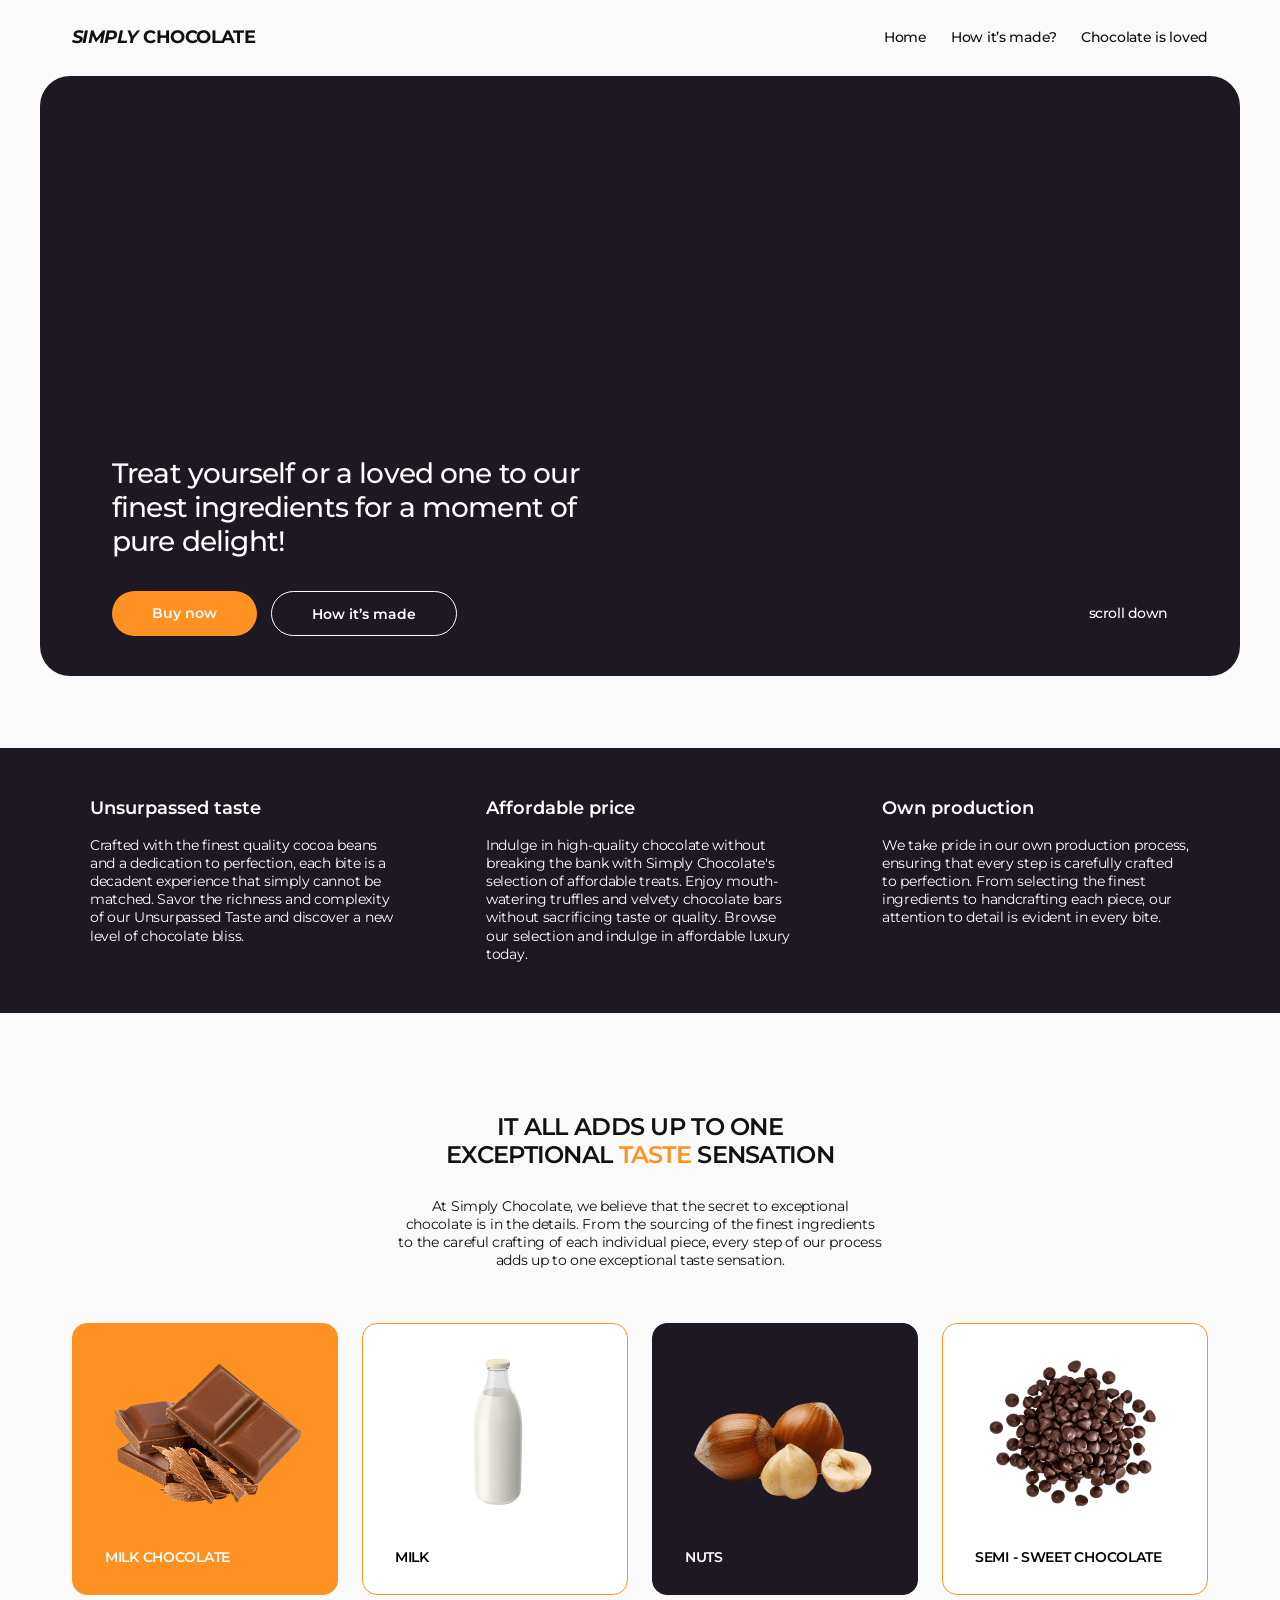
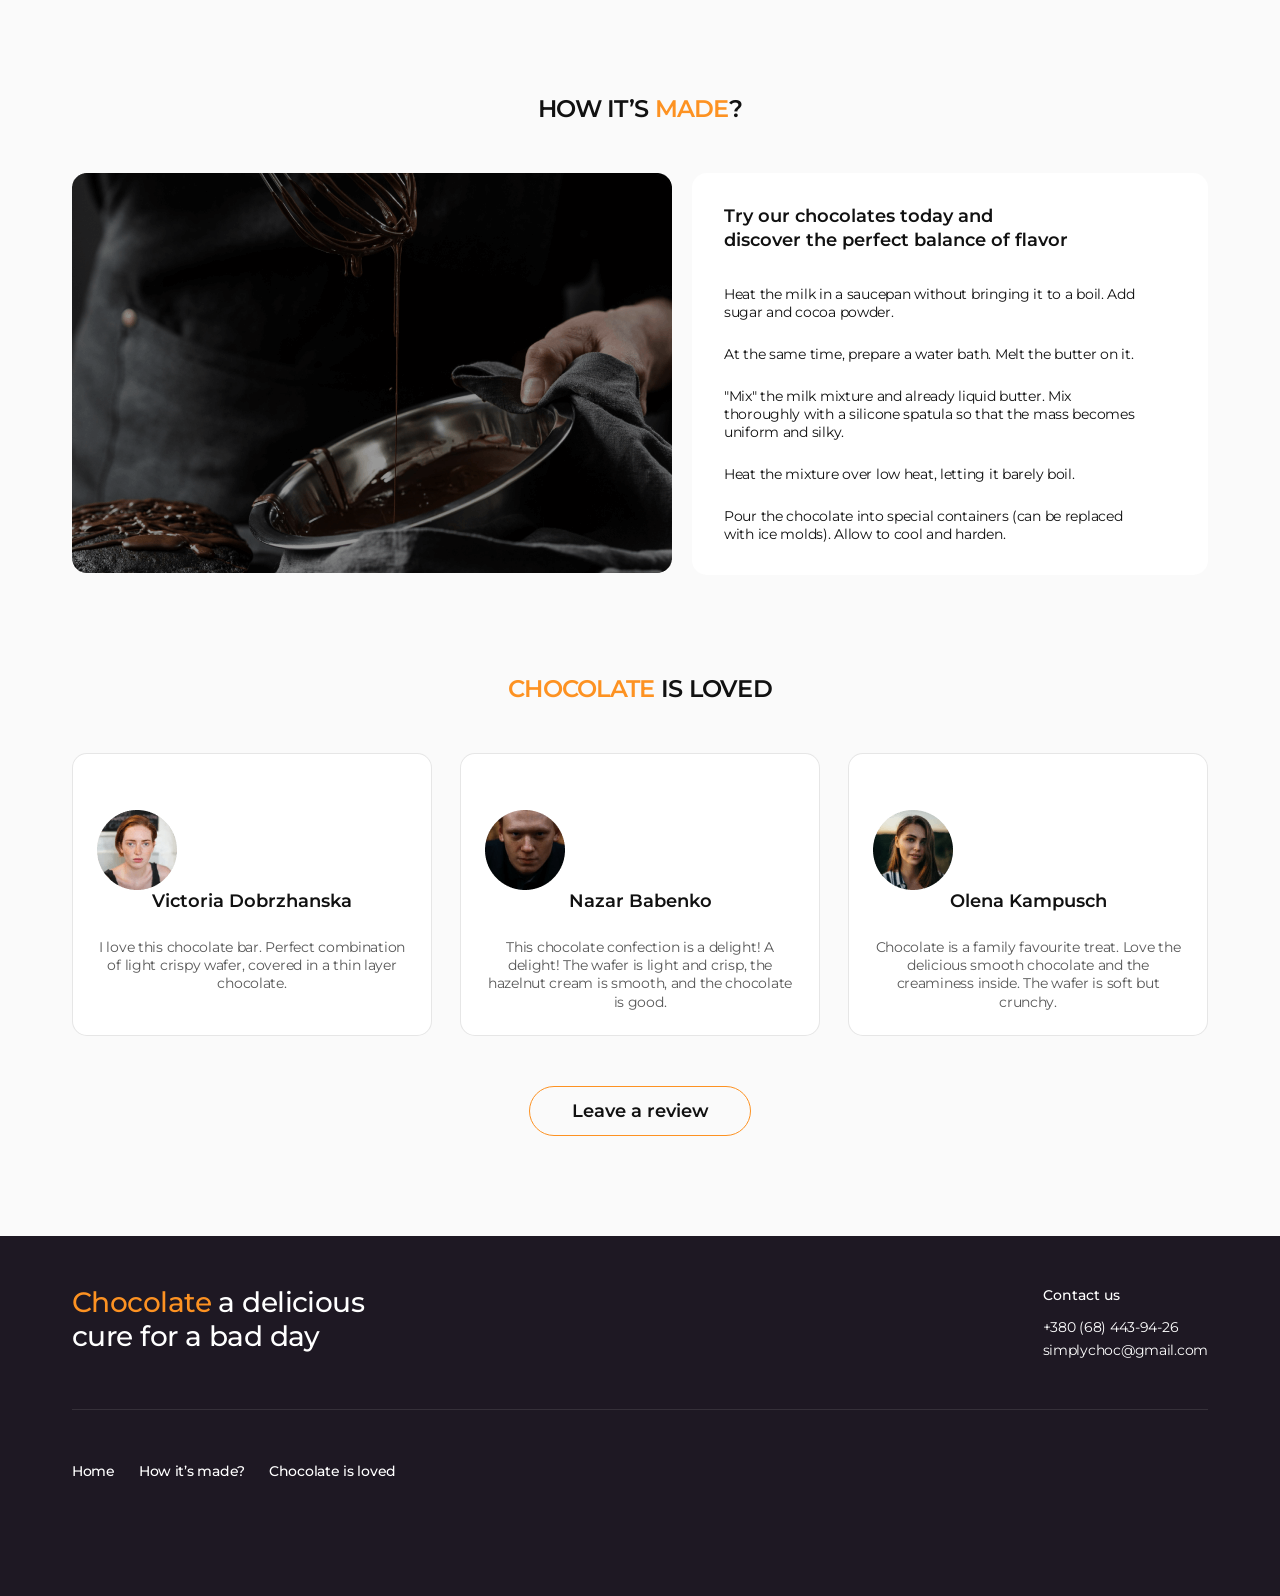
==== index.html @ 7fec7922 "update" ====
<!DOCTYPE html>

<html lang="en">
  <head>
    <meta charset="UTF-8" />
    <meta name="viewport" content="width=device-width, initial-scale=1.0" />
    <title>Simply Chocolate</title>
    <link rel="preconnect" href="https://fonts.googleapis.com" />
    <link rel="preconnect" href="https://fonts.gstatic.com" crossorigin />
    <link
      href="https://fonts.googleapis.com/css2?family=Montserrat:ital,wght@0,100..900;1,100..900&display=swap"
      rel="stylesheet"
    />
    <link
      rel="stylesheet"
      href="https://cdnjs.cloudflare.com/ajax/libs/modern-normalize/3.0.1/modern-normalize.min.css"
    />
    <link rel="stylesheet" href="./css/styles.css" />
  </head>
  <body>
    <!-- Page Header -->
    <header class="page-header">
      <div class="container">
        <nav class="page-nav">
          <a class="site-logo" href="./index.html"><i>SIMPLY</i> CHOCOLATE</a>

          <ul class="menu">
            <li class="menu-item">
              <a class="menu-link" href="./index.html">Home</a>
            </li>
            <li class="menu-item">
              <a class="menu-link" href="#making-process">How it’s made?</a>
            </li>
            <li class="menu-item">
              <a class="menu-link" href="#reviews">Chocolate is loved</a>
            </li>
          </ul>
        </nav>
      </div>
    </header>

    <main>
      <!-- Hero section -->
      <section class="hero">
        <div class="container hero-container">
          <h1 class="main-title">
            Treat yourself or a loved one to our finest ingredients for a moment of pure delight!
          </h1>
          <div class="hero-bottom-block">
            <button class="buy-now-btn" type="button">Buy now</button>
            <a class="how-made-link" href="#making-process">How it’s made</a>
            <a class="scroll-down-link" href="#benefits"> scroll down </a>
          </div>
        </div>
      </section>

      <!-- Benefits section -->
      <section class="benefits section-paddings" id="benefits">
        <div class="container benefits-container">
          <h2 class="visually-hidden">Benefits of our chocolate</h2>
          <ul class="benefits-list">
            <li class="benefits-list-item">
              <h3 class="benefits-list-title">Unsurpassed taste</h3>
              <p class="benefits-list-text">
                Crafted with the finest quality cocoa beans and a dedication to perfection, each bite is a decadent
                experience that simply cannot be matched. Savor the richness and complexity of our Unsurpassed Taste and
                discover a new level of chocolate bliss.
              </p>
            </li>
            <li class="benefits-list-item">
              <h3 class="benefits-list-title">Affordable price</h3>
              <p class="benefits-list-text">
                Indulge in high-quality chocolate without breaking the bank with Simply Chocolate's selection of
                affordable treats. Enjoy mouth-watering truffles and velvety chocolate bars without sacrificing taste or
                quality. Browse our selection and indulge in affordable luxury today.
              </p>
            </li>
            <li class="benefits-list-item">
              <h3 class="benefits-list-title">Own production</h3>
              <p class="benefits-list-text">
                We take pride in our own production process, ensuring that every step is carefully crafted to
                perfection. From selecting the finest ingredients to handcrafting each piece, our attention to detail is
                evident in every bite.
              </p>
            </li>
          </ul>
        </div>
      </section>

      <!-- Ingredients section -->
      <section class="ingredients section-paddings">
        <div class="container">
          <h2 class="section-title igredients-title">
            It all adds up to one exceptional
            <span class="accent-color">taste</span> sensation
          </h2>
          <p class="ingredients-description">
            At Simply Chocolate, we believe that the secret to exceptional chocolate is in the details. From the
            sourcing of the finest ingredients to the careful crafting of each individual piece, every step of our
            process adds up to one exceptional taste sensation.
          </p>
          <ul class="ingredients-list">
            <li class="ingredients-list-item">
              <img
                class="ingredients-list-img"
                src="./images/ingredients/milk-chocolate.png"
                alt="milk chocolate"
                width="206"
                height="160"
              />
              <h3 class="ingredients-list-title">milk chocolate</h3>
            </li>
            <li class="ingredients-list-item">
              <img
                class="ingredients-list-img"
                src="./images/ingredients/milk.png"
                alt="milk"
                width="206"
                height="160"
              />
              <h3 class="ingredients-list-title">milk</h3>
            </li>
            <li class="ingredients-list-item">
              <img
                class="ingredients-list-img"
                src="./images/ingredients/nuts.png"
                alt="nuts"
                width="206"
                height="160"
              />
              <h3 class="ingredients-list-title">nuts</h3>
            </li>
            <li class="ingredients-list-item">
              <img
                class="ingredients-list-img"
                src="./images/ingredients/semi-sweet-choclate.png"
                alt="semi-sweet chocolate"
                width="206"
                height="160"
              />
              <h3 class="ingredients-list-title">semi - sweet chocolate</h3>
            </li>
          </ul>
        </div>
      </section>

      <!-- How made section -->
      <section class="how-made section-paddings" id="making-process">
        <div class="container">
          <h2 class="section-title how-made-title">How it’s <span class="accent-color">made</span>?</h2>
          <div class="how-made-content-wrapper">
            <img
              class="how-made-img"
              src="./images/how-made/how-made.png"
              alt="chocolate making process"
              width="600"
              height="400"
            />
            <div class="how-made-text-content">
              <h3 class="how-made-list-title">Try our chocolates today and discover the perfect balance of flavor</h3>
              <ul class="how-made-list">
                <li class="how-made-list-item">
                  Heat the milk in a saucepan without bringing it to a boil. Add sugar and cocoa powder.
                </li>
                <li class="how-made-list-item">At the same time, prepare a water bath. Melt the butter on it.</li>
                <li class="how-made-list-item">
                  "Mix" the milk mixture and already liquid butter. Mix thoroughly with a silicone spatula so that the
                  mass becomes uniform and silky.
                </li>
                <li class="how-made-list-item">Heat the mixture over low heat, letting it barely boil.</li>
                <li class="how-made-list-item">
                  Pour the chocolate into special containers (can be replaced with ice molds). Allow to cool and harden.
                </li>
              </ul>
            </div>
          </div>
        </div>
      </section>

      <!-- Reviews section -->
      <section class="reviews" id="reviews">
        <div class="container">
          <h2 class="section-title reviews-title"><span class="accent-color">Chocolate</span> is loved</h2>
          <ul class="reviews-list">
            <li class="reviews-list-item">
              <img
                class="reviews-list-avatar"
                src="./images/reviews/victoria-dobrzhanska.png"
                alt="Victoria Dobrzhanska"
                width="80"
                height="80"
              />
              <h3 class="reviews-list-fullname">Victoria Dobrzhanska</h3>
              <p class="reviews-list-text">
                I love this chocolate bar. Perfect combination of light crispy wafer, covered in a thin layer chocolate.
              </p>
            </li>
            <li class="reviews-list-item">
              <img
                class="reviews-list-avatar"
                src="./images/reviews/nazar-babenko.png"
                alt="Nazar Babenko"
                width="80"
                height="80"
              />
              <h3 class="reviews-list-fullname">Nazar Babenko</h3>
              <p class="reviews-list-text">
                This chocolate confection is a delight! A delight! The wafer is light and crisp, the hazelnut cream is
                smooth, and the chocolate is good.
              </p>
            </li>
            <li class="reviews-list-item">
              <img
                class="reviews-list-avatar"
                src="./images/reviews/olena-kampusch.png"
                alt="Olena Kampusch"
                width="80"
                height="80"
              />
              <h3 class="reviews-list-fullname">Olena Kampusch</h3>
              <p class="reviews-list-text">
                Chocolate is a family favourite treat. Love the delicious smooth chocolate and the creaminess inside.
                The wafer is soft but crunchy.
              </p>
            </li>
          </ul>
          <button class="leave-review-btn" type="button">Leave a review</button>
        </div>
      </section>
    </main>
    <!-- Page footer -->
    <footer class="page-footer">
      <div class="container">
        <div class="page-footer-top-block">
          <h2 class="page-footer-title"><span class="accent-color">Chocolate</span> a delicious cure for a bad day</h2>
          <address>
            <p class="contact-description">Contact us</p>
            <ul class="contact-list">
              <li class="contact-list-item">
                <a class="contact-list-link" href="tel:+380684439426">+380 (68) 443-94-26</a>
              </li>
              <li class="contact-list-item">
                <a class="contact-list-link" href="mailto:simplychoc@gmail.com">simplychoc@gmail.com</a>
              </li>
            </ul>
          </address>
        </div>
        <div class="page-footer-bottom-block">
          <nav class="page-navigation">
            <ul class="menu">
              <li class="menu-item">
                <a class="menu-link" href="./index.html">Home</a>
              </li>
              <li class="menu-item">
                <a class="menu-link" href="#making-process">How it’s made?</a>
              </li>
              <li class="menu-item">
                <a class="menu-link" href="#reviews">Chocolate is loved</a>
              </li>
            </ul>
          </nav>
        </div>
      </div>
    </footer>
  </body>
</html>

<!-- 

  h1 - Головний заголовок
    h2 - Переваги
      h3 - Заголовок 1 перваги
      h3 - Заголовок 2 перваги
      h3 - Заголовок 3 перваги
    h2 - Інгредієнти
      h3 - Загловок 1 інгридієнта
      h3 - Загловок 2 інгридієнта
      h3 - Загловок 3 інгридієнта
      h3 - Загловок 4 інгридієнта

-->
---- css/styles.css ----
/* =============== Common Styles =============== */
h1,
h2,
h3,
h4,
h5,
h6,
p {
  margin-top: 0;
  margin-bottom: 0;
}

ul,
ol {
  margin-top: 0;
  margin-bottom: 0;
  padding-left: 0;
  list-style-type: none;
}

img {
  display: block;
}

a {
  text-decoration: none;
  color: inherit;
}

button {
  cursor: pointer;
}

body {
  font-family: 'Montserrat', sans-serif;
  background-color: #fafafa;
}

.accent-color {
  color: #fd9222;
}

.section-title {
  font-size: 24px;
  font-weight: 600;
  line-height: 1.17;
  letter-spacing: -0.03em;
  text-align: center;
  text-transform: uppercase;
  color: #111111;
}

.container {
  max-width: 1168px;
  padding-left: 16px;
  padding-right: 16px;
  margin-left: auto;
  margin-right: auto;
}

.visually-hidden {
  position: absolute;
  width: 1px;
  height: 1px;
  margin: -1px;
  border: 0;
  padding: 0;

  white-space: nowrap;
  clip-path: inset(100%);
  clip: rect(0 0 0 0);
  overflow: hidden;
}

.section-paddings {
  padding-top: 50px;
  padding-bottom: 50px;
}

/* =============== /Common Styles =============== */

/* =============== Header Styles =============== */

.page-nav {
  display: flex;
  justify-content: space-between;
  align-items: center;
}

.menu {
  display: flex;
  column-gap: 24px;
}

.site-logo {
  font-weight: 700;
  font-size: 18px;
  line-height: 1.11;
  letter-spacing: -0.03em;
  color: #111;
}

.menu-link {
  display: block;
  font-weight: 500;
  font-size: 14px;
  line-height: 1.14;
  letter-spacing: -0.02em;
  color: #111;
  padding-top: 30px;
  padding-bottom: 30px;
}

.menu-link:hover,
.menu-link:focus {
  color: #fd9222;
}
/* =============== /Header Styles =============== */

/* =============== Hero Styles =============== */
.hero {
  max-width: 1200px;
  margin-right: auto;
  margin-left: auto;
  padding-top: 381px;
  padding-bottom: 40px;
  border-radius: 30px;
  color: #ffffff;
  background-color: #1e1823;
}

.hero-container {
  padding-left: 56px;
  padding-right: 56px;
}

.main-title {
  width: 484px;
  font-size: 28px;
  font-weight: 500;
  line-height: 1.21;
  letter-spacing: -0.03em;
  margin-bottom: 32px;
}

.hero-bottom-block {
  display: flex;
  align-items: center;
}

.buy-now-btn {
  min-width: 144px;
  height: 45px;
  padding: 14px 40px;
  border-radius: 100px;
  font-size: 14px;
  font-weight: 600;
  background-color: #fd9222;
  color: #ffffff;
  border: none;
  margin-right: 14px;
}

.buy-now-btn:hover,
.buy-now-btn:focus {
  background-color: #fcf1e0;
  color: #fd9222;
}

.how-made-link {
  min-width: 183px;
  height: 45px;
  padding: 14px 40px;
  border: 1px solid #fff;
  border-radius: 100px;

  font-size: 14px;
  font-weight: 600;
}

.how-made-link:hover,
.how-made-link:focus {
  color: #fd9222;
  border-color: #fd9222;
}

.scroll-down-link {
  font-size: 14px;
  font-weight: 500;
  line-height: 1.29;
  letter-spacing: -0.03em;
  margin-left: auto;
}

.scroll-down-link:hover,
.scroll-down-link:focus {
  color: #fd9222;
}
/* =============== /Hero Styles =============== */

/* =============== Benefits Styles =============== */
.benefits {
  color: #ffffff;
  background-color: #1e1823;
  margin-top: 72px;
  margin-bottom: 50px;
}

.benefits-container {
  padding-left: 34px;
  padding-right: 34px;
}

.benefits-list {
  display: flex;
  column-gap: 88px;
}

.benefits-list-item {
  width: calc((100% - 2 * 88px) / 3);
}

.benefits-list-title {
  font-size: 18px;
  font-weight: 600;
  margin-bottom: 18px;
}

.benefits-list-text {
  font-size: 14px;
  line-height: 1.29;
  letter-spacing: -0.02em;
}
/* =============== /Benefits Styles =============== */

/* =============== Ingredients Styles =============== */
.igredients-title {
  width: 411px;
  margin-left: auto;
  margin-right: auto;
  margin-bottom: 28px;
}

.ingredients-description {
  width: 486px;
  font-size: 14px;
  line-height: 1.29;
  letter-spacing: -0.02em;
  text-align: center;
  color: #111111;
  margin-left: auto;
  margin-right: auto;
  margin-bottom: 54px;
}

.ingredients-list {
  display: flex;
  flex-wrap: wrap;
  gap: 24px;
}

.ingredients-list-item {
  width: calc((100% - 3 * 24px) / 4);
  padding: 28px 32px;
  border: 1px solid #fd9222;
  border-radius: 15px;
  background-color: #ffffff;
}

/* 
4n + 1

4 * 0 + 1 = 1;
4 * 1 + 1 = 5;
4 * 2 + 1 = 9;
*/

.ingredients-list-item:nth-child(4n + 1) {
  background-color: #fd9222;
  color: #ffffff;
}

/* 
4n + 3

4 * 0 + 3 = 3;
4 * 1 + 3 = 7;
4 * 2 + 3 = 11;
*/

.ingredients-list-item:nth-child(4n + 3) {
  background-color: #1e1823;
  border-color: #1e1823;
  color: #ffffff;
}

.ingredients-list-img {
  margin-bottom: 36px;
}

.ingredients-list-title {
  font-size: 14px;
  font-weight: 600;
  line-height: 1.29;
  letter-spacing: -0.02em;
  text-transform: uppercase;
}
/* =============== /Ingredients Styles =============== */

/* =============== How made Styles =============== */
.how-made-title {
  margin-bottom: 50px;
}

.how-made-content-wrapper {
  display: flex;
  column-gap: 20px;
}

.how-made-text-content {
  flex-grow: 1;
  padding: 32px;
  border-radius: 15px;
  background-color: #ffffff;
}

.how-made-list {
  padding-right: 26px;
}

.how-made-list-title {
  width: 350px;
  font-size: 18px;
  font-weight: 600;
  line-height: 1.33;
  color: #111111;
  margin-bottom: 32px;
}

.how-made-list-item {
  font-size: 14px;
  line-height: 1.29;
  letter-spacing: -0.02em;
  color: #111111;
}

.how-made-list-item:not(:last-child) {
  margin-bottom: 24px;
}
/* =============== /How made Styles =============== */

/* =============== Reviews Styles =============== */
.reviews {
  padding-top: 50px;
  padding-bottom: 100px;
}

.reviews-title {
  margin-bottom: 50px;
}

.reviews-list {
  display: flex;
  flex-wrap: wrap;
  gap: 28px;
  margin-bottom: 50px;
}

.reviews-list-item {
  width: calc((100% - 2 * 28px) / 3);
  border: 1px solid rgba(17, 17, 17, 0.1);
  border-radius: 15px;
  background-color: #ffffff;
  padding: 56px 24px 24px 24px;
}

.reviews-list-fullname {
  font-size: 18px;
  font-weight: 600;
  line-height: 1.33;
  text-align: center;
  color: #111111;
  margin-bottom: 24px;
}

.reviews-list-text {
  font-size: 14px;
  line-height: 1.29;
  letter-spacing: -0.02em;
  text-align: center;
  color: rgba(17, 17, 17, 0.7);
}

.leave-review-btn {
  display: block;
  margin-left: auto;
  margin-right: auto;
  min-width: 222px;
  border: 1px solid #fd9222;
  border-radius: 100px;
  padding: 14px 40px;
  background-color: transparent;

  font-size: 18px;
  font-weight: 600;
  color: #111111;
}

.leave-review-btn:hover,
.leave-review-btn:focus {
  color: #ffffff;
  background-color: #fd9222;
}
/* =============== /Reviews Styles =============== */

/* =============== Footer Styles =============== */
.page-footer {
  background-color: #1e1823;
  color: #ffffff;
}

.page-footer-top-block {
  display: flex;
  justify-content: space-between;
  border-bottom: 1px solid rgba(255, 255, 255, 0.1);
}

.page-footer-title {
  width: 300px;
  font-size: 28px;
  font-weight: 500;
  line-height: 1.21;
  letter-spacing: -0.02em;
}

.page-footer-top-block {
  padding-top: 50px;
  padding-bottom: 50px;
}

.page-footer-top-block address {
  font-style: normal;
}

.contact-description {
  font-size: 14px;
  font-weight: 500;
  line-height: 1.29;
  margin-bottom: 14px;
}

.contact-list-item:not(:last-child) {
  margin-bottom: 4px;
}

.contact-list-link {
  font-size: 14px;
  line-height: 1.29;
  letter-spacing: -0.02em;
  text-align: center;
}

.contact-list-link:hover,
.contact-list-link:focus {
  color: #fd9222;
}

.page-footer-bottom-block {
  padding-top: 24px;
  padding-bottom: 86px;
}

.page-footer-bottom-block .menu-link {
  color: #ffffff;
}
/* =============== /Footer Styles =============== */
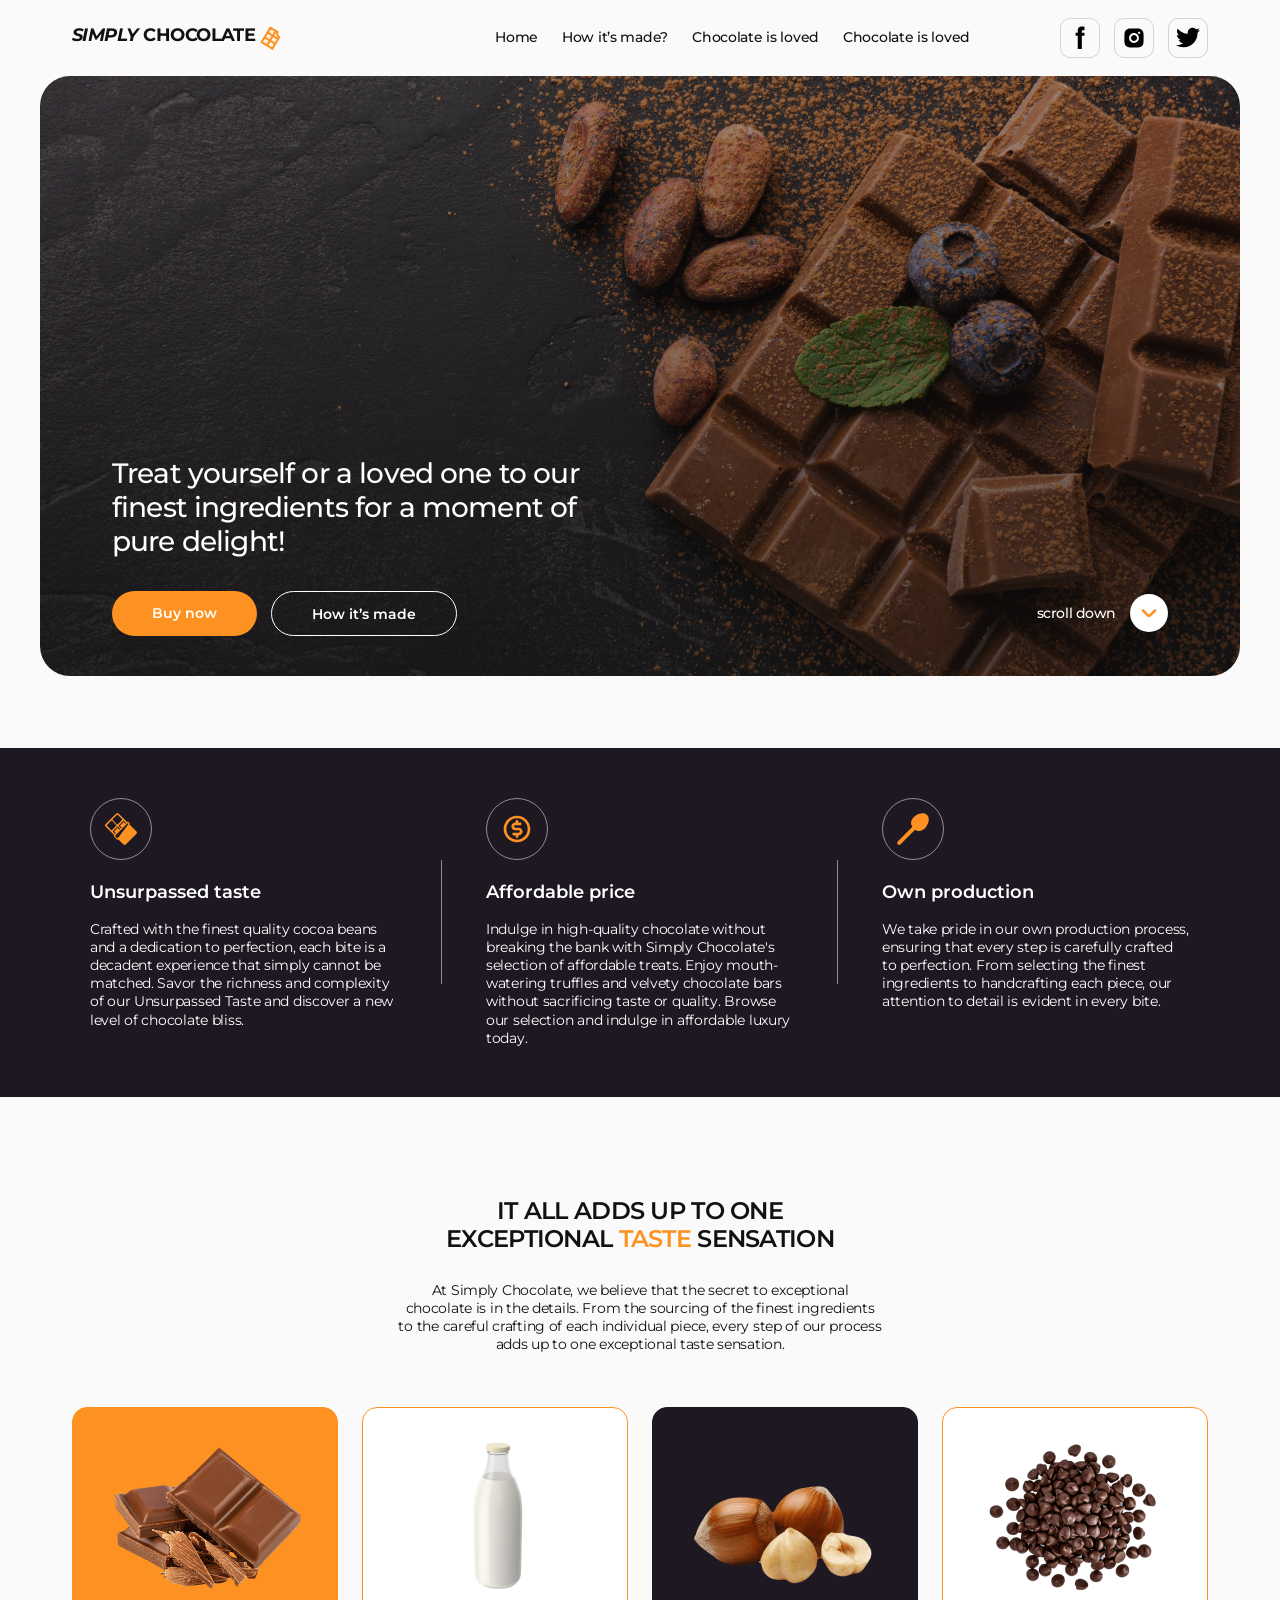
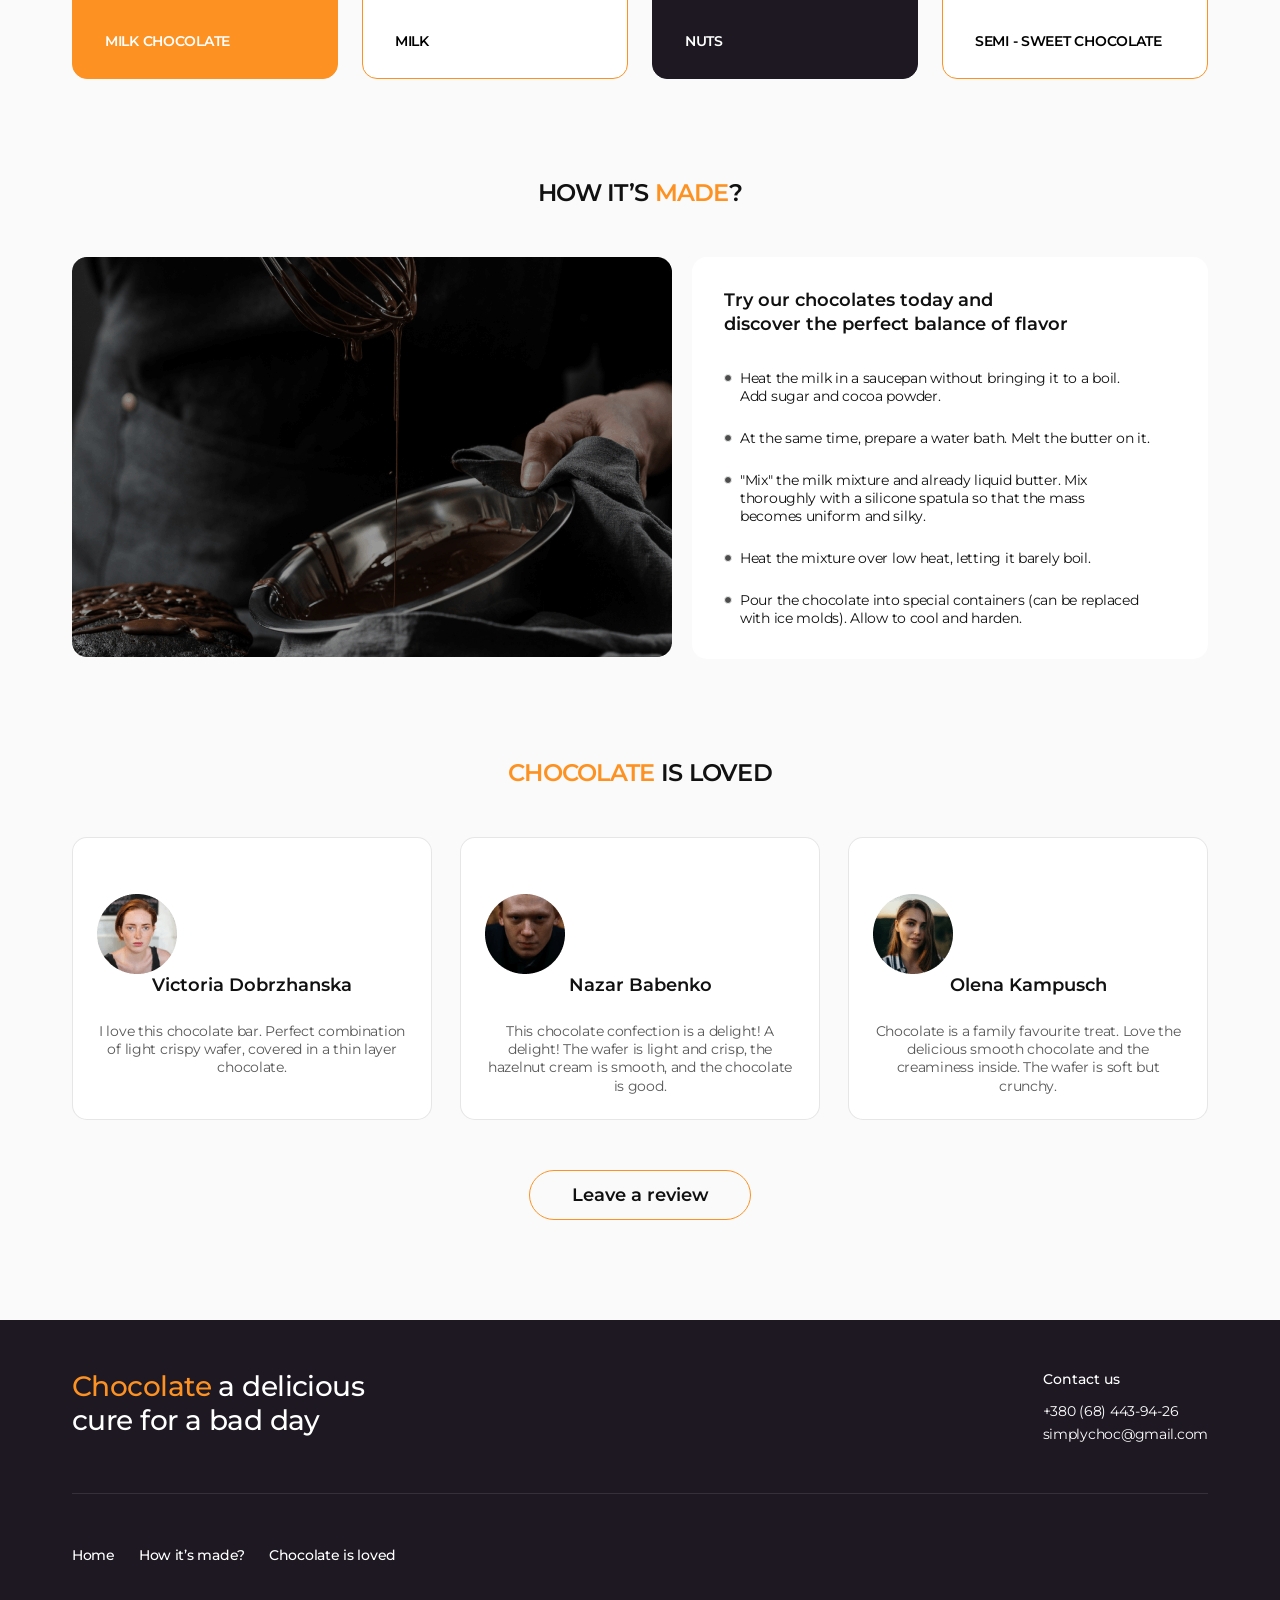
==== commit 424c3b59: "update" ====
--- a/index.html
+++ b/index.html
@@ -20,9 +20,15 @@
   <body>
     <!-- Page Header -->
     <header class="page-header">
-      <div class="container">
+      <div class="container header-container">
         <nav class="page-nav">
-          <a class="site-logo" href="./index.html"><i>SIMPLY</i> CHOCOLATE</a>
+          <a class="site-logo" href="./index.html">
+            <i>SIMPLY</i>
+            &nbsp;CHOCOLATE
+            <svg width="24" height="24" class="site-logo-icon">
+              <use href="./images/icons/sprites.svg#icon-logo"></use>
+            </svg>
+          </a>
 
           <ul class="menu">
             <li class="menu-item">
@@ -34,8 +40,34 @@
             <li class="menu-item">
               <a class="menu-link" href="#reviews">Chocolate is loved</a>
             </li>
+            <li class="menu-item">
+              <a class="menu-link" href="#reviews">Chocolate is loved</a>
+            </li>
           </ul>
         </nav>
+        <ul class="social-list">
+          <li>
+            <a href="" class="social-list-link">
+              <svg width="24" height="24">
+                <use href="./images/icons/sprites.svg#icon-facebook"></use>
+              </svg>
+            </a>
+          </li>
+          <li>
+            <a href="" class="social-list-link">
+              <svg width="24" height="24">
+                <use href="./images/icons/sprites.svg#icon-instagram"></use>
+              </svg>
+            </a>
+          </li>
+          <li>
+            <a href="" class="social-list-link">
+              <svg width="24" height="24">
+                <use href="./images/icons/sprites.svg#icon-twitter"></use>
+              </svg>
+            </a>
+          </li>
+        </ul>
       </div>
     </header>
 
@@ -49,7 +81,15 @@
           <div class="hero-bottom-block">
             <button class="buy-now-btn" type="button">Buy now</button>
             <a class="how-made-link" href="#making-process">How it’s made</a>
-            <a class="scroll-down-link" href="#benefits"> scroll down </a>
+            <a class="scroll-down-link" href="#benefits">
+              scroll down
+
+              <span class="scroll-down-icon-wrapper">
+                <svg class="scroll-down-icon" width="24" heigh="24">
+                  <use href="./images/icons/sprites.svg#icon-scroll-down"></use>
+                </svg>
+              </span>
+            </a>
           </div>
         </div>
       </section>
@@ -60,6 +100,11 @@
           <h2 class="visually-hidden">Benefits of our chocolate</h2>
           <ul class="benefits-list">
             <li class="benefits-list-item">
+              <span class="benefits-list-icon-wrapper">
+                <svg width="32" height="32">
+                  <use href="./images/icons/sprites.svg#icon-chocolate"></use>
+                </svg>
+              </span>
               <h3 class="benefits-list-title">Unsurpassed taste</h3>
               <p class="benefits-list-text">
                 Crafted with the finest quality cocoa beans and a dedication to perfection, each bite is a decadent
@@ -68,6 +113,11 @@
               </p>
             </li>
             <li class="benefits-list-item">
+              <span class="benefits-list-icon-wrapper">
+                <svg width="32" height="32">
+                  <use href="./images/icons/sprites.svg#icon-coin"></use>
+                </svg>
+              </span>
               <h3 class="benefits-list-title">Affordable price</h3>
               <p class="benefits-list-text">
                 Indulge in high-quality chocolate without breaking the bank with Simply Chocolate's selection of
@@ -76,6 +126,11 @@
               </p>
             </li>
             <li class="benefits-list-item">
+              <span class="benefits-list-icon-wrapper">
+                <svg width="32" height="32">
+                  <use href="./images/icons/sprites.svg#icon-spoon"></use>
+                </svg>
+              </span>
               <h3 class="benefits-list-title">Own production</h3>
               <p class="benefits-list-text">
                 We take pride in our own production process, ensuring that every step is carefully crafted to
@@ -109,6 +164,15 @@
                 height="160"
               />
               <h3 class="ingredients-list-title">milk chocolate</h3>
+
+              <div class="ingredient-overlay">
+                <h3 class="ingredient-overlay-title">milk chocolate</h3>
+                <p class="ingredient-overlay-description">
+                  Lorem ipsum, dolor sit amet consectetur adipisicing elit. Nihil asperiores quibusdam impedit dolore
+                  mollitia, itaque perspiciatis laborum maxime nesciunt quisquam, repudiandae tempore consectetur error
+                  molestias odio consequatur eveniet delectus est.
+                </p>
+              </div>
             </li>
             <li class="ingredients-list-item">
               <img
@@ -119,6 +183,14 @@
                 height="160"
               />
               <h3 class="ingredients-list-title">milk</h3>
+              <div class="ingredient-overlay">
+                <h3 class="ingredient-overlay-title">milk chocolate</h3>
+                <p class="ingredient-overlay-description">
+                  Lorem ipsum, dolor sit amet consectetur adipisicing elit. Nihil asperiores quibusdam impedit dolore
+                  mollitia, itaque perspiciatis laborum maxime nesciunt quisquam, repudiandae tempore consectetur error
+                  molestias odio consequatur eveniet delectus est.
+                </p>
+              </div>
             </li>
             <li class="ingredients-list-item">
               <img
@@ -129,6 +201,14 @@
                 height="160"
               />
               <h3 class="ingredients-list-title">nuts</h3>
+              <div class="ingredient-overlay">
+                <h3 class="ingredient-overlay-title">milk chocolate</h3>
+                <p class="ingredient-overlay-description">
+                  Lorem ipsum, dolor sit amet consectetur adipisicing elit. Nihil asperiores quibusdam impedit dolore
+                  mollitia, itaque perspiciatis laborum maxime nesciunt quisquam, repudiandae tempore consectetur error
+                  molestias odio consequatur eveniet delectus est.
+                </p>
+              </div>
             </li>
             <li class="ingredients-list-item">
               <img
@@ -139,6 +219,14 @@
                 height="160"
               />
               <h3 class="ingredients-list-title">semi - sweet chocolate</h3>
+              <div class="ingredient-overlay">
+                <h3 class="ingredient-overlay-title">milk chocolate</h3>
+                <p class="ingredient-overlay-description">
+                  Lorem ipsum, dolor sit amet consectetur adipisicing elit. Nihil asperiores quibusdam impedit dolore
+                  mollitia, itaque perspiciatis laborum maxime nesciunt quisquam, repudiandae tempore consectetur error
+                  molestias odio consequatur eveniet delectus est.
+                </p>
+              </div>
             </li>
           </ul>
         </div>
--- a/css/styles.css
+++ b/css/styles.css
@@ -81,10 +81,17 @@
 
 /* =============== Header Styles =============== */
 
+.header-container {
+  display: flex;
+  align-items: center;
+  column-gap: 90px;
+}
+
 .page-nav {
   display: flex;
   justify-content: space-between;
   align-items: center;
+  flex-grow: 1;
 }
 
 .menu {
@@ -93,6 +100,7 @@
 }
 
 .site-logo {
+  display: flex;
   font-weight: 700;
   font-size: 18px;
   line-height: 1.11;
@@ -100,6 +108,10 @@
   color: #111;
 }
 
+.site-logo-icon {
+  margin-left: 4px;
+}
+
 .menu-link {
   display: block;
   font-weight: 500;
@@ -115,6 +127,30 @@
 .menu-link:focus {
   color: #fd9222;
 }
+
+.social-list {
+  display: flex;
+  column-gap: 14px;
+}
+
+.social-list-link {
+  display: flex;
+  width: 40px;
+  height: 40px;
+  border: 1px solid #11111129;
+  align-items: center;
+  justify-content: center;
+  border-radius: 10px;
+  fill: black;
+  transition: fill 300ms linear, border 300ms linear;
+}
+
+.social-list-link:hover,
+.social-list-link:focus {
+  border: 1px solid #fd9222;
+  fill: #fd9222;
+}
+
 /* =============== /Header Styles =============== */
 
 /* =============== Hero Styles =============== */
@@ -127,6 +163,10 @@
   border-radius: 30px;
   color: #ffffff;
   background-color: #1e1823;
+
+  background-image: linear-gradient(rgba(17, 17, 17, 0.4), rgba(17, 17, 17, 0.4)), url('../images/hero/bg.jpg');
+  background-size: cover;
+  background-position: center center;
 }
 
 .hero-container {
@@ -185,6 +225,10 @@
 }
 
 .scroll-down-link {
+  display: flex;
+  align-items: center;
+  column-gap: 14px;
+
   font-size: 14px;
   font-weight: 500;
   line-height: 1.29;
@@ -196,6 +240,25 @@
 .scroll-down-link:focus {
   color: #fd9222;
 }
+
+.scroll-down-icon-wrapper {
+  display: flex;
+  width: 38px;
+  height: 38px;
+  border-radius: 50%;
+  background-color: #fff;
+  stroke: #fd9222;
+  fill: #fd9222;
+  align-items: center;
+  justify-content: center;
+}
+
+.scroll-down-link:hover .scroll-down-icon-wrapper,
+.scroll-down-link:focus .scroll-down-icon-wrapper {
+  background-color: #fd9222;
+  stroke: white;
+  fill: white;
+}
 /* =============== /Hero Styles =============== */
 
 /* =============== Benefits Styles =============== */
@@ -217,7 +280,21 @@
 }
 
 .benefits-list-item {
+  position: relative;
   width: calc((100% - 2 * 88px) / 3);
+}
+
+.benefits-list-item:not(:last-child)::after {
+  position: absolute;
+  content: '';
+  height: 124px;
+  width: 1px;
+  background-color: rgba(255, 255, 255, 0.5);
+
+  /* left: calc(100% + 44px); */
+  right: -44px;
+  top: 50%;
+  transform: translateY(-50%);
 }
 
 .benefits-list-title {
@@ -230,6 +307,17 @@
   font-size: 14px;
   line-height: 1.29;
   letter-spacing: -0.02em;
+}
+
+.benefits-list-icon-wrapper {
+  display: flex;
+  align-items: center;
+  justify-content: center;
+  width: 62px;
+  height: 62px;
+  border: 1px solid rgba(255, 255, 255, 0.5);
+  border-radius: 365px;
+  margin-bottom: 22px;
 }
 /* =============== /Benefits Styles =============== */
 
@@ -260,11 +348,14 @@
 }
 
 .ingredients-list-item {
+  position: relative;
   width: calc((100% - 3 * 24px) / 4);
   padding: 28px 32px;
   border: 1px solid #fd9222;
   border-radius: 15px;
   background-color: #ffffff;
+  overflow: hidden;
+  cursor: pointer;
 }
 
 /* 
@@ -305,6 +396,34 @@
   letter-spacing: -0.02em;
   text-transform: uppercase;
 }
+
+.ingredient-overlay {
+  position: absolute;
+  left: 0;
+  top: 0;
+  background-color: white;
+  border: 1px solid #fd9222;
+  border-radius: 15px;
+  height: 100%;
+  color: black;
+  padding: 20px;
+  transform: translateY(100%);
+  transition: transform 1s ease-in-out;
+}
+
+.ingredients-list-item:hover .ingredient-overlay {
+  transform: translateY(0);
+}
+
+.ingredient-overlay-title {
+  margin-bottom: 24px;
+}
+
+.ingredient-overlay-description {
+  height: 70%;
+  overflow-y: auto;
+}
+
 /* =============== /Ingredients Styles =============== */
 
 /* =============== How made Styles =============== */
@@ -342,10 +461,27 @@
   line-height: 1.29;
   letter-spacing: -0.02em;
   color: #111111;
+  position: relative;
+  padding-left: 16px;
 }
 
 .how-made-list-item:not(:last-child) {
   margin-bottom: 24px;
+}
+
+.how-made-list-item::before {
+  content: '';
+  display: block;
+  position: absolute;
+
+  width: 8px;
+  height: 8px;
+  background-color: #4c4c4c;
+  border: 1px solid #eceded;
+  border-radius: 50%;
+
+  top: 5px;
+  left: 0;
 }
 /* =============== /How made Styles =============== */
 
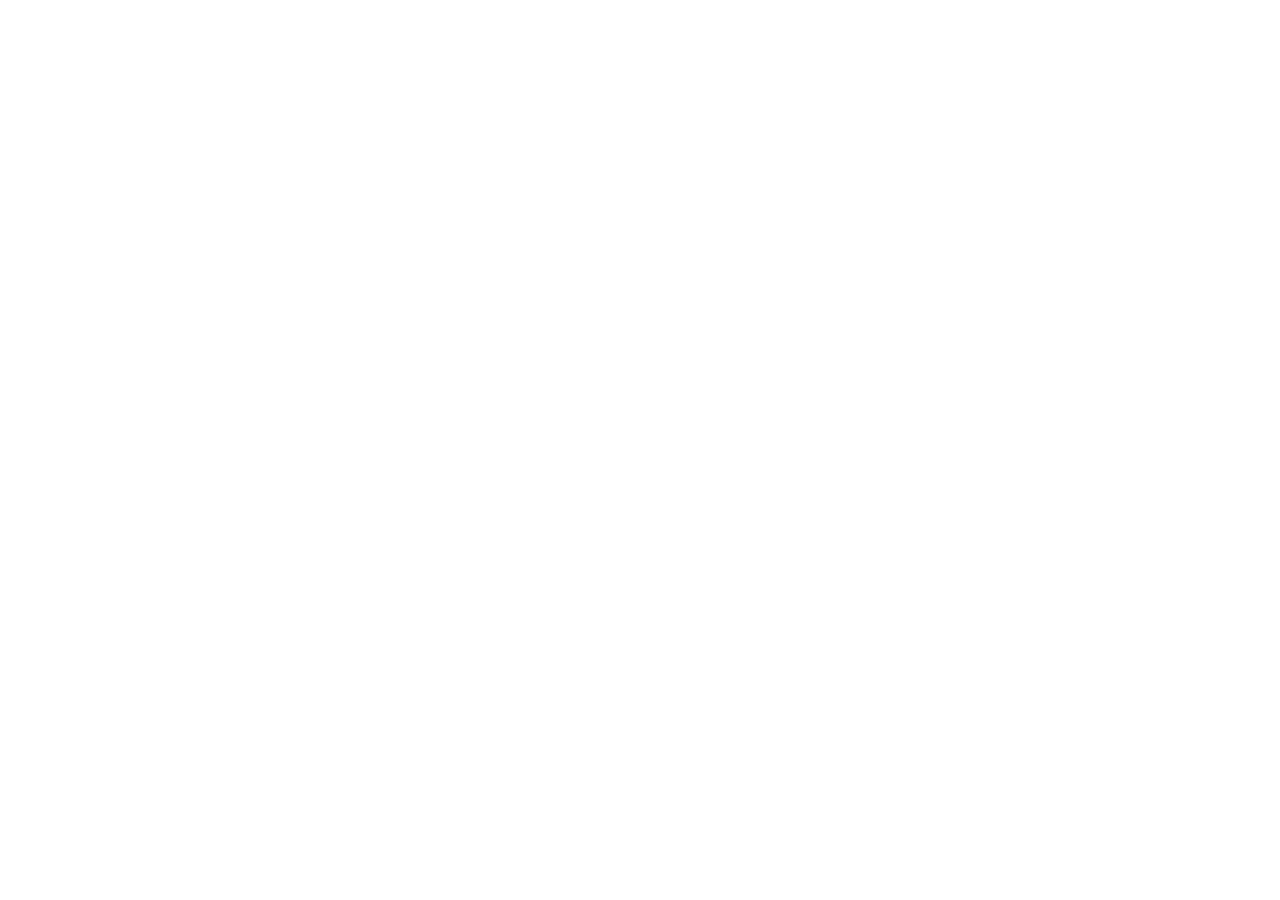
==== commit 1dad6859: "init" ====
--- a/index.html
+++ b/index.html
@@ -1,369 +1,15 @@
 <!DOCTYPE html>
-
 <html lang="en">
   <head>
     <meta charset="UTF-8" />
     <meta name="viewport" content="width=device-width, initial-scale=1.0" />
-    <title>Simply Chocolate</title>
-    <link rel="preconnect" href="https://fonts.googleapis.com" />
-    <link rel="preconnect" href="https://fonts.gstatic.com" crossorigin />
-    <link
-      href="https://fonts.googleapis.com/css2?family=Montserrat:ital,wght@0,100..900;1,100..900&display=swap"
-      rel="stylesheet"
-    />
+    <title>Form</title>
     <link
       rel="stylesheet"
       href="https://cdnjs.cloudflare.com/ajax/libs/modern-normalize/3.0.1/modern-normalize.min.css"
     />
     <link rel="stylesheet" href="./css/styles.css" />
   </head>
-  <body>
-    <!-- Page Header -->
-    <header class="page-header">
-      <div class="container header-container">
-        <nav class="page-nav">
-          <a class="site-logo" href="./index.html">
-            <i>SIMPLY</i>
-            &nbsp;CHOCOLATE
-            <svg width="24" height="24" class="site-logo-icon">
-              <use href="./images/icons/sprites.svg#icon-logo"></use>
-            </svg>
-          </a>
 
-          <ul class="menu">
-            <li class="menu-item">
-              <a class="menu-link" href="./index.html">Home</a>
-            </li>
-            <li class="menu-item">
-              <a class="menu-link" href="#making-process">How it’s made?</a>
-            </li>
-            <li class="menu-item">
-              <a class="menu-link" href="#reviews">Chocolate is loved</a>
-            </li>
-            <li class="menu-item">
-              <a class="menu-link" href="#reviews">Chocolate is loved</a>
-            </li>
-          </ul>
-        </nav>
-        <ul class="social-list">
-          <li>
-            <a href="" class="social-list-link">
-              <svg width="24" height="24">
-                <use href="./images/icons/sprites.svg#icon-facebook"></use>
-              </svg>
-            </a>
-          </li>
-          <li>
-            <a href="" class="social-list-link">
-              <svg width="24" height="24">
-                <use href="./images/icons/sprites.svg#icon-instagram"></use>
-              </svg>
-            </a>
-          </li>
-          <li>
-            <a href="" class="social-list-link">
-              <svg width="24" height="24">
-                <use href="./images/icons/sprites.svg#icon-twitter"></use>
-              </svg>
-            </a>
-          </li>
-        </ul>
-      </div>
-    </header>
-
-    <main>
-      <!-- Hero section -->
-      <section class="hero">
-        <div class="container hero-container">
-          <h1 class="main-title">
-            Treat yourself or a loved one to our finest ingredients for a moment of pure delight!
-          </h1>
-          <div class="hero-bottom-block">
-            <button class="buy-now-btn" type="button">Buy now</button>
-            <a class="how-made-link" href="#making-process">How it’s made</a>
-            <a class="scroll-down-link" href="#benefits">
-              scroll down
-
-              <span class="scroll-down-icon-wrapper">
-                <svg class="scroll-down-icon" width="24" heigh="24">
-                  <use href="./images/icons/sprites.svg#icon-scroll-down"></use>
-                </svg>
-              </span>
-            </a>
-          </div>
-        </div>
-      </section>
-
-      <!-- Benefits section -->
-      <section class="benefits section-paddings" id="benefits">
-        <div class="container benefits-container">
-          <h2 class="visually-hidden">Benefits of our chocolate</h2>
-          <ul class="benefits-list">
-            <li class="benefits-list-item">
-              <span class="benefits-list-icon-wrapper">
-                <svg width="32" height="32">
-                  <use href="./images/icons/sprites.svg#icon-chocolate"></use>
-                </svg>
-              </span>
-              <h3 class="benefits-list-title">Unsurpassed taste</h3>
-              <p class="benefits-list-text">
-                Crafted with the finest quality cocoa beans and a dedication to perfection, each bite is a decadent
-                experience that simply cannot be matched. Savor the richness and complexity of our Unsurpassed Taste and
-                discover a new level of chocolate bliss.
-              </p>
-            </li>
-            <li class="benefits-list-item">
-              <span class="benefits-list-icon-wrapper">
-                <svg width="32" height="32">
-                  <use href="./images/icons/sprites.svg#icon-coin"></use>
-                </svg>
-              </span>
-              <h3 class="benefits-list-title">Affordable price</h3>
-              <p class="benefits-list-text">
-                Indulge in high-quality chocolate without breaking the bank with Simply Chocolate's selection of
-                affordable treats. Enjoy mouth-watering truffles and velvety chocolate bars without sacrificing taste or
-                quality. Browse our selection and indulge in affordable luxury today.
-              </p>
-            </li>
-            <li class="benefits-list-item">
-              <span class="benefits-list-icon-wrapper">
-                <svg width="32" height="32">
-                  <use href="./images/icons/sprites.svg#icon-spoon"></use>
-                </svg>
-              </span>
-              <h3 class="benefits-list-title">Own production</h3>
-              <p class="benefits-list-text">
-                We take pride in our own production process, ensuring that every step is carefully crafted to
-                perfection. From selecting the finest ingredients to handcrafting each piece, our attention to detail is
-                evident in every bite.
-              </p>
-            </li>
-          </ul>
-        </div>
-      </section>
-
-      <!-- Ingredients section -->
-      <section class="ingredients section-paddings">
-        <div class="container">
-          <h2 class="section-title igredients-title">
-            It all adds up to one exceptional
-            <span class="accent-color">taste</span> sensation
-          </h2>
-          <p class="ingredients-description">
-            At Simply Chocolate, we believe that the secret to exceptional chocolate is in the details. From the
-            sourcing of the finest ingredients to the careful crafting of each individual piece, every step of our
-            process adds up to one exceptional taste sensation.
-          </p>
-          <ul class="ingredients-list">
-            <li class="ingredients-list-item">
-              <img
-                class="ingredients-list-img"
-                src="./images/ingredients/milk-chocolate.png"
-                alt="milk chocolate"
-                width="206"
-                height="160"
-              />
-              <h3 class="ingredients-list-title">milk chocolate</h3>
-
-              <div class="ingredient-overlay">
-                <h3 class="ingredient-overlay-title">milk chocolate</h3>
-                <p class="ingredient-overlay-description">
-                  Lorem ipsum, dolor sit amet consectetur adipisicing elit. Nihil asperiores quibusdam impedit dolore
-                  mollitia, itaque perspiciatis laborum maxime nesciunt quisquam, repudiandae tempore consectetur error
-                  molestias odio consequatur eveniet delectus est.
-                </p>
-              </div>
-            </li>
-            <li class="ingredients-list-item">
-              <img
-                class="ingredients-list-img"
-                src="./images/ingredients/milk.png"
-                alt="milk"
-                width="206"
-                height="160"
-              />
-              <h3 class="ingredients-list-title">milk</h3>
-              <div class="ingredient-overlay">
-                <h3 class="ingredient-overlay-title">milk chocolate</h3>
-                <p class="ingredient-overlay-description">
-                  Lorem ipsum, dolor sit amet consectetur adipisicing elit. Nihil asperiores quibusdam impedit dolore
-                  mollitia, itaque perspiciatis laborum maxime nesciunt quisquam, repudiandae tempore consectetur error
-                  molestias odio consequatur eveniet delectus est.
-                </p>
-              </div>
-            </li>
-            <li class="ingredients-list-item">
-              <img
-                class="ingredients-list-img"
-                src="./images/ingredients/nuts.png"
-                alt="nuts"
-                width="206"
-                height="160"
-              />
-              <h3 class="ingredients-list-title">nuts</h3>
-              <div class="ingredient-overlay">
-                <h3 class="ingredient-overlay-title">milk chocolate</h3>
-                <p class="ingredient-overlay-description">
-                  Lorem ipsum, dolor sit amet consectetur adipisicing elit. Nihil asperiores quibusdam impedit dolore
-                  mollitia, itaque perspiciatis laborum maxime nesciunt quisquam, repudiandae tempore consectetur error
-                  molestias odio consequatur eveniet delectus est.
-                </p>
-              </div>
-            </li>
-            <li class="ingredients-list-item">
-              <img
-                class="ingredients-list-img"
-                src="./images/ingredients/semi-sweet-choclate.png"
-                alt="semi-sweet chocolate"
-                width="206"
-                height="160"
-              />
-              <h3 class="ingredients-list-title">semi - sweet chocolate</h3>
-              <div class="ingredient-overlay">
-                <h3 class="ingredient-overlay-title">milk chocolate</h3>
-                <p class="ingredient-overlay-description">
-                  Lorem ipsum, dolor sit amet consectetur adipisicing elit. Nihil asperiores quibusdam impedit dolore
-                  mollitia, itaque perspiciatis laborum maxime nesciunt quisquam, repudiandae tempore consectetur error
-                  molestias odio consequatur eveniet delectus est.
-                </p>
-              </div>
-            </li>
-          </ul>
-        </div>
-      </section>
-
-      <!-- How made section -->
-      <section class="how-made section-paddings" id="making-process">
-        <div class="container">
-          <h2 class="section-title how-made-title">How it’s <span class="accent-color">made</span>?</h2>
-          <div class="how-made-content-wrapper">
-            <img
-              class="how-made-img"
-              src="./images/how-made/how-made.png"
-              alt="chocolate making process"
-              width="600"
-              height="400"
-            />
-            <div class="how-made-text-content">
-              <h3 class="how-made-list-title">Try our chocolates today and discover the perfect balance of flavor</h3>
-              <ul class="how-made-list">
-                <li class="how-made-list-item">
-                  Heat the milk in a saucepan without bringing it to a boil. Add sugar and cocoa powder.
-                </li>
-                <li class="how-made-list-item">At the same time, prepare a water bath. Melt the butter on it.</li>
-                <li class="how-made-list-item">
-                  "Mix" the milk mixture and already liquid butter. Mix thoroughly with a silicone spatula so that the
-                  mass becomes uniform and silky.
-                </li>
-                <li class="how-made-list-item">Heat the mixture over low heat, letting it barely boil.</li>
-                <li class="how-made-list-item">
-                  Pour the chocolate into special containers (can be replaced with ice molds). Allow to cool and harden.
-                </li>
-              </ul>
-            </div>
-          </div>
-        </div>
-      </section>
-
-      <!-- Reviews section -->
-      <section class="reviews" id="reviews">
-        <div class="container">
-          <h2 class="section-title reviews-title"><span class="accent-color">Chocolate</span> is loved</h2>
-          <ul class="reviews-list">
-            <li class="reviews-list-item">
-              <img
-                class="reviews-list-avatar"
-                src="./images/reviews/victoria-dobrzhanska.png"
-                alt="Victoria Dobrzhanska"
-                width="80"
-                height="80"
-              />
-              <h3 class="reviews-list-fullname">Victoria Dobrzhanska</h3>
-              <p class="reviews-list-text">
-                I love this chocolate bar. Perfect combination of light crispy wafer, covered in a thin layer chocolate.
-              </p>
-            </li>
-            <li class="reviews-list-item">
-              <img
-                class="reviews-list-avatar"
-                src="./images/reviews/nazar-babenko.png"
-                alt="Nazar Babenko"
-                width="80"
-                height="80"
-              />
-              <h3 class="reviews-list-fullname">Nazar Babenko</h3>
-              <p class="reviews-list-text">
-                This chocolate confection is a delight! A delight! The wafer is light and crisp, the hazelnut cream is
-                smooth, and the chocolate is good.
-              </p>
-            </li>
-            <li class="reviews-list-item">
-              <img
-                class="reviews-list-avatar"
-                src="./images/reviews/olena-kampusch.png"
-                alt="Olena Kampusch"
-                width="80"
-                height="80"
-              />
-              <h3 class="reviews-list-fullname">Olena Kampusch</h3>
-              <p class="reviews-list-text">
-                Chocolate is a family favourite treat. Love the delicious smooth chocolate and the creaminess inside.
-                The wafer is soft but crunchy.
-              </p>
-            </li>
-          </ul>
-          <button class="leave-review-btn" type="button">Leave a review</button>
-        </div>
-      </section>
-    </main>
-    <!-- Page footer -->
-    <footer class="page-footer">
-      <div class="container">
-        <div class="page-footer-top-block">
-          <h2 class="page-footer-title"><span class="accent-color">Chocolate</span> a delicious cure for a bad day</h2>
-          <address>
-            <p class="contact-description">Contact us</p>
-            <ul class="contact-list">
-              <li class="contact-list-item">
-                <a class="contact-list-link" href="tel:+380684439426">+380 (68) 443-94-26</a>
-              </li>
-              <li class="contact-list-item">
-                <a class="contact-list-link" href="mailto:simplychoc@gmail.com">simplychoc@gmail.com</a>
-              </li>
-            </ul>
-          </address>
-        </div>
-        <div class="page-footer-bottom-block">
-          <nav class="page-navigation">
-            <ul class="menu">
-              <li class="menu-item">
-                <a class="menu-link" href="./index.html">Home</a>
-              </li>
-              <li class="menu-item">
-                <a class="menu-link" href="#making-process">How it’s made?</a>
-              </li>
-              <li class="menu-item">
-                <a class="menu-link" href="#reviews">Chocolate is loved</a>
-              </li>
-            </ul>
-          </nav>
-        </div>
-      </div>
-    </footer>
-  </body>
+  <body></body>
 </html>
-
-<!-- 
-
-  h1 - Головний заголовок
-    h2 - Переваги
-      h3 - Заголовок 1 перваги
-      h3 - Заголовок 2 перваги
-      h3 - Заголовок 3 перваги
-    h2 - Інгредієнти
-      h3 - Загловок 1 інгридієнта
-      h3 - Загловок 2 інгридієнта
-      h3 - Загловок 3 інгридієнта
-      h3 - Загловок 4 інгридієнта
-
--->
--- a/css/styles.css
+++ b/css/styles.css
@@ -1,4 +1,3 @@
-/* =============== Common Styles =============== */
 h1,
 h2,
 h3,
@@ -18,44 +17,13 @@
   list-style-type: none;
 }
 
-img {
-  display: block;
+button {
+  cursor: pointer;
 }
 
 a {
   text-decoration: none;
   color: inherit;
-}
-
-button {
-  cursor: pointer;
-}
-
-body {
-  font-family: 'Montserrat', sans-serif;
-  background-color: #fafafa;
-}
-
-.accent-color {
-  color: #fd9222;
-}
-
-.section-title {
-  font-size: 24px;
-  font-weight: 600;
-  line-height: 1.17;
-  letter-spacing: -0.03em;
-  text-align: center;
-  text-transform: uppercase;
-  color: #111111;
-}
-
-.container {
-  max-width: 1168px;
-  padding-left: 16px;
-  padding-right: 16px;
-  margin-left: auto;
-  margin-right: auto;
 }
 
 .visually-hidden {
@@ -65,548 +33,111 @@
   margin: -1px;
   border: 0;
   padding: 0;
-
   white-space: nowrap;
   clip-path: inset(100%);
   clip: rect(0 0 0 0);
   overflow: hidden;
 }
 
-.section-paddings {
-  padding-top: 50px;
-  padding-bottom: 50px;
+/*!========================================*/
+
+.order-form {
+  width: 500px;
+  min-height: 200px;
+  padding: 40px;
+  margin-left: auto;
+  margin-right: auto;
+  box-shadow: 0 10px 10px 0 #cccccc;
 }
 
-/* =============== /Common Styles =============== */
-
-/* =============== Header Styles =============== */
-
-.header-container {
-  display: flex;
-  align-items: center;
-  column-gap: 90px;
+.order-form-field-label {
+  display: block;
+  font-size: 12px;
+  line-height: 1.2;
+  margin-bottom: 6px;
 }
 
-.page-nav {
-  display: flex;
-  justify-content: space-between;
-  align-items: center;
-  flex-grow: 1;
+.required-color {
+  color: tomato;
 }
 
-.menu {
-  display: flex;
-  column-gap: 24px;
+.order-form-input {
+  width: 100%;
+  height: 40px;
+  margin-bottom: 20px;
+  padding-left: 20px;
+  border: 1px solid #303030;
+  transition: border-color 250ms linear;
 }
 
-.site-logo {
-  display: flex;
-  font-weight: 700;
-  font-size: 18px;
-  line-height: 1.11;
-  letter-spacing: -0.03em;
-  color: #111;
+.order-form-fieldset {
+  border: none;
+  padding: 0;
+  margin: 0;
+  margin-bottom: 20px;
 }
 
-.site-logo-icon {
-  margin-left: 4px;
+.order-form-legend {
+  margin-bottom: 10px;
 }
 
-.menu-link {
-  display: block;
-  font-weight: 500;
-  font-size: 14px;
-  line-height: 1.14;
-  letter-spacing: -0.02em;
-  color: #111;
-  padding-top: 30px;
-  padding-bottom: 30px;
+.order-form-comment {
+  width: 100%;
+  height: 100px;
+  padding: 15px;
+  margin-bottom: 20px;
+
+  resize: none;
+  transition: border-color 250ms linear;
 }
 
-.menu-link:hover,
-.menu-link:focus {
-  color: #fd9222;
+.order-form-city-wrapper {
+  display: block;
+  margin-bottom: 40px;
 }
 
-.social-list {
+.order-form-btn-wrapper {
   display: flex;
-  column-gap: 14px;
+  justify-content: center;
+  column-gap: 10px;
 }
 
-.social-list-link {
-  display: flex;
-  width: 40px;
-  height: 40px;
-  border: 1px solid #11111129;
-  align-items: center;
-  justify-content: center;
-  border-radius: 10px;
-  fill: black;
-  transition: fill 300ms linear, border 300ms linear;
+.order-form-btn {
+  font-size: 18px;
+  padding: 10px 20px;
+  border: none;
+  border-radius: 5px;
+  color: #ffffff;
+  transition: opacity 250ms linear;
 }
 
-.social-list-link:hover,
-.social-list-link:focus {
-  border: 1px solid #fd9222;
-  fill: #fd9222;
+.order-form-btn-submit {
+  background-color: #fd9222;
 }
 
-/* =============== /Header Styles =============== */
-
-/* =============== Hero Styles =============== */
-.hero {
-  max-width: 1200px;
-  margin-right: auto;
-  margin-left: auto;
-  padding-top: 381px;
-  padding-bottom: 40px;
-  border-radius: 30px;
-  color: #ffffff;
-  background-color: #1e1823;
-
-  background-image: linear-gradient(rgba(17, 17, 17, 0.4), rgba(17, 17, 17, 0.4)), url('../images/hero/bg.jpg');
-  background-size: cover;
-  background-position: center center;
+.order-form-btn-reset {
+  background-color: #e74c3c;
 }
 
-.hero-container {
-  padding-left: 56px;
-  padding-right: 56px;
+.order-form-btn:hover,
+.order-form-btn:focus {
+  opacity: 0.7;
 }
 
-.main-title {
-  width: 484px;
-  font-size: 28px;
-  font-weight: 500;
-  line-height: 1.21;
-  letter-spacing: -0.03em;
-  margin-bottom: 32px;
+.privacy-policy-label {
+  font-size: 14px;
 }
 
-.hero-bottom-block {
-  display: flex;
-  align-items: center;
+.privacy-policy-wrapper {
+  margin-bottom: 20px;
 }
 
-.buy-now-btn {
-  min-width: 144px;
-  height: 45px;
-  padding: 14px 40px;
-  border-radius: 100px;
-  font-size: 14px;
-  font-weight: 600;
-  background-color: #fd9222;
-  color: #ffffff;
-  border: none;
-  margin-right: 14px;
+.privacy-policy-custom-checkbox {
+  display: inline-block;
+  width: 16px;
+  height: 16px;
+  border: 1px solid #303030;
+  border-radius: 4px;
+  cursor: pointer;
+  margin-right: 12px;
 }
-
-.buy-now-btn:hover,
-.buy-now-btn:focus {
-  background-color: #fcf1e0;
-  color: #fd9222;
-}
-
-.how-made-link {
-  min-width: 183px;
-  height: 45px;
-  padding: 14px 40px;
-  border: 1px solid #fff;
-  border-radius: 100px;
-
-  font-size: 14px;
-  font-weight: 600;
-}
-
-.how-made-link:hover,
-.how-made-link:focus {
-  color: #fd9222;
-  border-color: #fd9222;
-}
-
-.scroll-down-link {
-  display: flex;
-  align-items: center;
-  column-gap: 14px;
-
-  font-size: 14px;
-  font-weight: 500;
-  line-height: 1.29;
-  letter-spacing: -0.03em;
-  margin-left: auto;
-}
-
-.scroll-down-link:hover,
-.scroll-down-link:focus {
-  color: #fd9222;
-}
-
-.scroll-down-icon-wrapper {
-  display: flex;
-  width: 38px;
-  height: 38px;
-  border-radius: 50%;
-  background-color: #fff;
-  stroke: #fd9222;
-  fill: #fd9222;
-  align-items: center;
-  justify-content: center;
-}
-
-.scroll-down-link:hover .scroll-down-icon-wrapper,
-.scroll-down-link:focus .scroll-down-icon-wrapper {
-  background-color: #fd9222;
-  stroke: white;
-  fill: white;
-}
-/* =============== /Hero Styles =============== */
-
-/* =============== Benefits Styles =============== */
-.benefits {
-  color: #ffffff;
-  background-color: #1e1823;
-  margin-top: 72px;
-  margin-bottom: 50px;
-}
-
-.benefits-container {
-  padding-left: 34px;
-  padding-right: 34px;
-}
-
-.benefits-list {
-  display: flex;
-  column-gap: 88px;
-}
-
-.benefits-list-item {
-  position: relative;
-  width: calc((100% - 2 * 88px) / 3);
-}
-
-.benefits-list-item:not(:last-child)::after {
-  position: absolute;
-  content: '';
-  height: 124px;
-  width: 1px;
-  background-color: rgba(255, 255, 255, 0.5);
-
-  /* left: calc(100% + 44px); */
-  right: -44px;
-  top: 50%;
-  transform: translateY(-50%);
-}
-
-.benefits-list-title {
-  font-size: 18px;
-  font-weight: 600;
-  margin-bottom: 18px;
-}
-
-.benefits-list-text {
-  font-size: 14px;
-  line-height: 1.29;
-  letter-spacing: -0.02em;
-}
-
-.benefits-list-icon-wrapper {
-  display: flex;
-  align-items: center;
-  justify-content: center;
-  width: 62px;
-  height: 62px;
-  border: 1px solid rgba(255, 255, 255, 0.5);
-  border-radius: 365px;
-  margin-bottom: 22px;
-}
-/* =============== /Benefits Styles =============== */
-
-/* =============== Ingredients Styles =============== */
-.igredients-title {
-  width: 411px;
-  margin-left: auto;
-  margin-right: auto;
-  margin-bottom: 28px;
-}
-
-.ingredients-description {
-  width: 486px;
-  font-size: 14px;
-  line-height: 1.29;
-  letter-spacing: -0.02em;
-  text-align: center;
-  color: #111111;
-  margin-left: auto;
-  margin-right: auto;
-  margin-bottom: 54px;
-}
-
-.ingredients-list {
-  display: flex;
-  flex-wrap: wrap;
-  gap: 24px;
-}
-
-.ingredients-list-item {
-  position: relative;
-  width: calc((100% - 3 * 24px) / 4);
-  padding: 28px 32px;
-  border: 1px solid #fd9222;
-  border-radius: 15px;
-  background-color: #ffffff;
-  overflow: hidden;
-  cursor: pointer;
-}
-
-/* 
-4n + 1
-
-4 * 0 + 1 = 1;
-4 * 1 + 1 = 5;
-4 * 2 + 1 = 9;
-*/
-
-.ingredients-list-item:nth-child(4n + 1) {
-  background-color: #fd9222;
-  color: #ffffff;
-}
-
-/* 
-4n + 3
-
-4 * 0 + 3 = 3;
-4 * 1 + 3 = 7;
-4 * 2 + 3 = 11;
-*/
-
-.ingredients-list-item:nth-child(4n + 3) {
-  background-color: #1e1823;
-  border-color: #1e1823;
-  color: #ffffff;
-}
-
-.ingredients-list-img {
-  margin-bottom: 36px;
-}
-
-.ingredients-list-title {
-  font-size: 14px;
-  font-weight: 600;
-  line-height: 1.29;
-  letter-spacing: -0.02em;
-  text-transform: uppercase;
-}
-
-.ingredient-overlay {
-  position: absolute;
-  left: 0;
-  top: 0;
-  background-color: white;
-  border: 1px solid #fd9222;
-  border-radius: 15px;
-  height: 100%;
-  color: black;
-  padding: 20px;
-  transform: translateY(100%);
-  transition: transform 1s ease-in-out;
-}
-
-.ingredients-list-item:hover .ingredient-overlay {
-  transform: translateY(0);
-}
-
-.ingredient-overlay-title {
-  margin-bottom: 24px;
-}
-
-.ingredient-overlay-description {
-  height: 70%;
-  overflow-y: auto;
-}
-
-/* =============== /Ingredients Styles =============== */
-
-/* =============== How made Styles =============== */
-.how-made-title {
-  margin-bottom: 50px;
-}
-
-.how-made-content-wrapper {
-  display: flex;
-  column-gap: 20px;
-}
-
-.how-made-text-content {
-  flex-grow: 1;
-  padding: 32px;
-  border-radius: 15px;
-  background-color: #ffffff;
-}
-
-.how-made-list {
-  padding-right: 26px;
-}
-
-.how-made-list-title {
-  width: 350px;
-  font-size: 18px;
-  font-weight: 600;
-  line-height: 1.33;
-  color: #111111;
-  margin-bottom: 32px;
-}
-
-.how-made-list-item {
-  font-size: 14px;
-  line-height: 1.29;
-  letter-spacing: -0.02em;
-  color: #111111;
-  position: relative;
-  padding-left: 16px;
-}
-
-.how-made-list-item:not(:last-child) {
-  margin-bottom: 24px;
-}
-
-.how-made-list-item::before {
-  content: '';
-  display: block;
-  position: absolute;
-
-  width: 8px;
-  height: 8px;
-  background-color: #4c4c4c;
-  border: 1px solid #eceded;
-  border-radius: 50%;
-
-  top: 5px;
-  left: 0;
-}
-/* =============== /How made Styles =============== */
-
-/* =============== Reviews Styles =============== */
-.reviews {
-  padding-top: 50px;
-  padding-bottom: 100px;
-}
-
-.reviews-title {
-  margin-bottom: 50px;
-}
-
-.reviews-list {
-  display: flex;
-  flex-wrap: wrap;
-  gap: 28px;
-  margin-bottom: 50px;
-}
-
-.reviews-list-item {
-  width: calc((100% - 2 * 28px) / 3);
-  border: 1px solid rgba(17, 17, 17, 0.1);
-  border-radius: 15px;
-  background-color: #ffffff;
-  padding: 56px 24px 24px 24px;
-}
-
-.reviews-list-fullname {
-  font-size: 18px;
-  font-weight: 600;
-  line-height: 1.33;
-  text-align: center;
-  color: #111111;
-  margin-bottom: 24px;
-}
-
-.reviews-list-text {
-  font-size: 14px;
-  line-height: 1.29;
-  letter-spacing: -0.02em;
-  text-align: center;
-  color: rgba(17, 17, 17, 0.7);
-}
-
-.leave-review-btn {
-  display: block;
-  margin-left: auto;
-  margin-right: auto;
-  min-width: 222px;
-  border: 1px solid #fd9222;
-  border-radius: 100px;
-  padding: 14px 40px;
-  background-color: transparent;
-
-  font-size: 18px;
-  font-weight: 600;
-  color: #111111;
-}
-
-.leave-review-btn:hover,
-.leave-review-btn:focus {
-  color: #ffffff;
-  background-color: #fd9222;
-}
-/* =============== /Reviews Styles =============== */
-
-/* =============== Footer Styles =============== */
-.page-footer {
-  background-color: #1e1823;
-  color: #ffffff;
-}
-
-.page-footer-top-block {
-  display: flex;
-  justify-content: space-between;
-  border-bottom: 1px solid rgba(255, 255, 255, 0.1);
-}
-
-.page-footer-title {
-  width: 300px;
-  font-size: 28px;
-  font-weight: 500;
-  line-height: 1.21;
-  letter-spacing: -0.02em;
-}
-
-.page-footer-top-block {
-  padding-top: 50px;
-  padding-bottom: 50px;
-}
-
-.page-footer-top-block address {
-  font-style: normal;
-}
-
-.contact-description {
-  font-size: 14px;
-  font-weight: 500;
-  line-height: 1.29;
-  margin-bottom: 14px;
-}
-
-.contact-list-item:not(:last-child) {
-  margin-bottom: 4px;
-}
-
-.contact-list-link {
-  font-size: 14px;
-  line-height: 1.29;
-  letter-spacing: -0.02em;
-  text-align: center;
-}
-
-.contact-list-link:hover,
-.contact-list-link:focus {
-  color: #fd9222;
-}
-
-.page-footer-bottom-block {
-  padding-top: 24px;
-  padding-bottom: 86px;
-}
-
-.page-footer-bottom-block .menu-link {
-  color: #ffffff;
-}
-/* =============== /Footer Styles =============== */
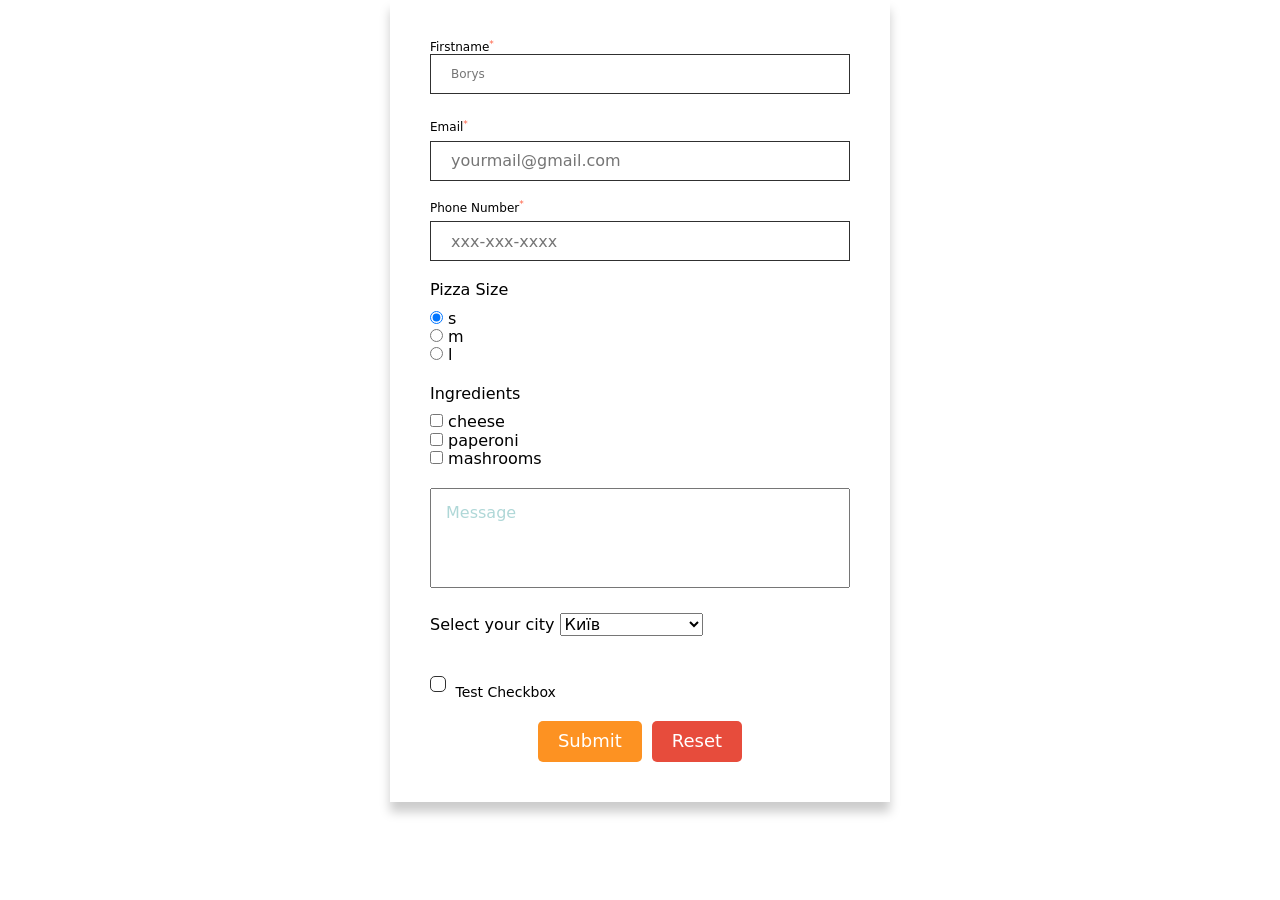
==== commit 6d898107: "update" ====
--- a/index.html
+++ b/index.html
@@ -11,5 +11,120 @@
     <link rel="stylesheet" href="./css/styles.css" />
   </head>
 
-  <body></body>
+  <body>
+    <form class="order-form">
+      <label class="order-form-field-label"
+        >Firstname<sup class="required-color">*</sup>
+
+        <input
+          type="text"
+          class="order-form-input"
+          placeholder="Borys"
+          id="user-first-name"
+          required
+          name="user-first-name"
+        />
+      </label>
+
+      <label class="order-form-field-label" for="user-email"
+        >Email<sup class="required-color">*</sup></label
+      >
+      <input
+        id="user-email"
+        type="text"
+        class="order-form-input"
+        placeholder="yourmail@gmail.com"
+        required
+        name="user-email"
+      />
+
+      <label class="order-form-field-label" for="user-phone-number"
+        >Phone Number<sup class="required-color">*</sup></label
+      >
+      <input
+        id="user-phone-number"
+        type="tel"
+        class="order-form-input"
+        placeholder="xxx-xxx-xxxx"
+        required
+        name="phonenumber"
+      />
+
+      <!-- <input type="color" name="user-hair-color" required /> -->
+      <!-- <input type="date" name="user-hair-color" required /> -->
+      <!-- <input type="datetime" name="user-hair-color" required /> -->
+      <!-- <input type="file" name="user-hair-color" required /> -->
+      <!-- <input type="image" name="user-hair-color" required /> -->
+      <!-- <input type="password" name="user-hair-color" required /> -->
+      <!-- <input type="range" min="0" max="100" value="50" /> -->
+      <!-- <input type="number" min="0" max="100" value="50" /> -->
+
+      <fieldset class="order-form-fieldset">
+        <legend class="order-form-legend">Pizza Size</legend>
+        <ul>
+          <li><input type="radio" name="pizza-size" value="size-s" checked /> <span>s</span></li>
+          <li><input type="radio" name="pizza-size" value="size-m" /> <span>m</span></li>
+          <li><input type="radio" name="pizza-size" value="size-l" /> <span>l</span></li>
+        </ul>
+      </fieldset>
+
+      <fieldset class="order-form-fieldset">
+        <legend class="order-form-legend">Ingredients</legend>
+        <ul>
+          <li>
+            <input type="checkbox" name="ingredients" value="cheese" />
+            <span>cheese</span>
+          </li>
+          <li>
+            <input type="checkbox" name="ingredients" value="paperoni" /> <span>paperoni</span>
+          </li>
+          <li>
+            <input type="checkbox" name="ingredients" value="mashrooms" /> <span>mashrooms</span>
+          </li>
+        </ul>
+      </fieldset>
+
+      <textarea
+        name="message"
+        class="order-form-comment"
+        maxlength="10"
+        placeholder="Message"
+      ></textarea>
+
+      <div class="order-form-city-wrapper">
+        <label for="user-city">Select your city</label>
+        <select name="user-city" id="user-city">
+          <optgroup label="Kyiv region">
+            <option value="kyiv">Київ</option>
+            <option value="iprin">Irpin</option>
+            <option value="bycha">Bycha</option>
+          </optgroup>
+
+          <optgroup label="Poltava region">
+            <option value="poltava">Poltava</option>
+            <option value="kremenchyk">Kremenchyk</option>
+            <option value="globino">Globino</option>
+          </optgroup>
+        </select>
+      </div>
+
+      <div class="privacy-policy-wrapper">
+        <input type="checkbox" id="test-checkbox" class="visually-hidden privacy-policy-checkbox" />
+
+        <label class="privacy-policy-label" for="test-checkbox">
+          <span class="privacy-policy-custom-checkbox">
+            <svg width="20" height="20">
+              <use href=""></use>
+            </svg>
+          </span>
+          <span>Test Checkbox</span>
+        </label>
+      </div>
+
+      <div class="order-form-btn-wrapper">
+        <button class="order-form-btn order-form-btn-submit" type="submit">Submit</button>
+        <button class="order-form-btn order-form-btn-reset" type="reset">Reset</button>
+      </div>
+    </form>
+  </body>
 </html>
--- a/css/styles.css
+++ b/css/styles.css
@@ -70,6 +70,12 @@
   transition: border-color 250ms linear;
 }
 
+.order-form-input:focus {
+  border-color: tomato;
+  outline: transparent;
+  /* outline-offset: 15px; */
+}
+
 .order-form-fieldset {
   border: none;
   padding: 0;
@@ -84,11 +90,18 @@
 .order-form-comment {
   width: 100%;
   height: 100px;
+
   padding: 15px;
   margin-bottom: 20px;
 
+  /* max-width: 1000px; */
+  /* max-height: ; */
   resize: none;
   transition: border-color 250ms linear;
+}
+
+.order-form-comment::placeholder {
+  color: rgba(0, 128, 128, 0.316);
 }
 
 .order-form-city-wrapper {
@@ -126,6 +139,7 @@
 
 .privacy-policy-label {
   font-size: 14px;
+  cursor: pointer;
 }
 
 .privacy-policy-wrapper {
@@ -137,7 +151,19 @@
   width: 16px;
   height: 16px;
   border: 1px solid #303030;
-  border-radius: 4px;
+  border-radius: 5px;
   cursor: pointer;
-  margin-right: 12px;
+  margin-right: 5px;
 }
+
+.privacy-policy-checkbox:checked + .privacy-policy-label > :first-child {
+  background-color: teal;
+}
+.privacy-policy-checkbox:focus + .privacy-policy-label > :first-child {
+  outline: 1px solid blue;
+  border: 1px solid blue;
+}
+
+.order-form:focus-within .order-form-comment {
+  background-color: red;
+}
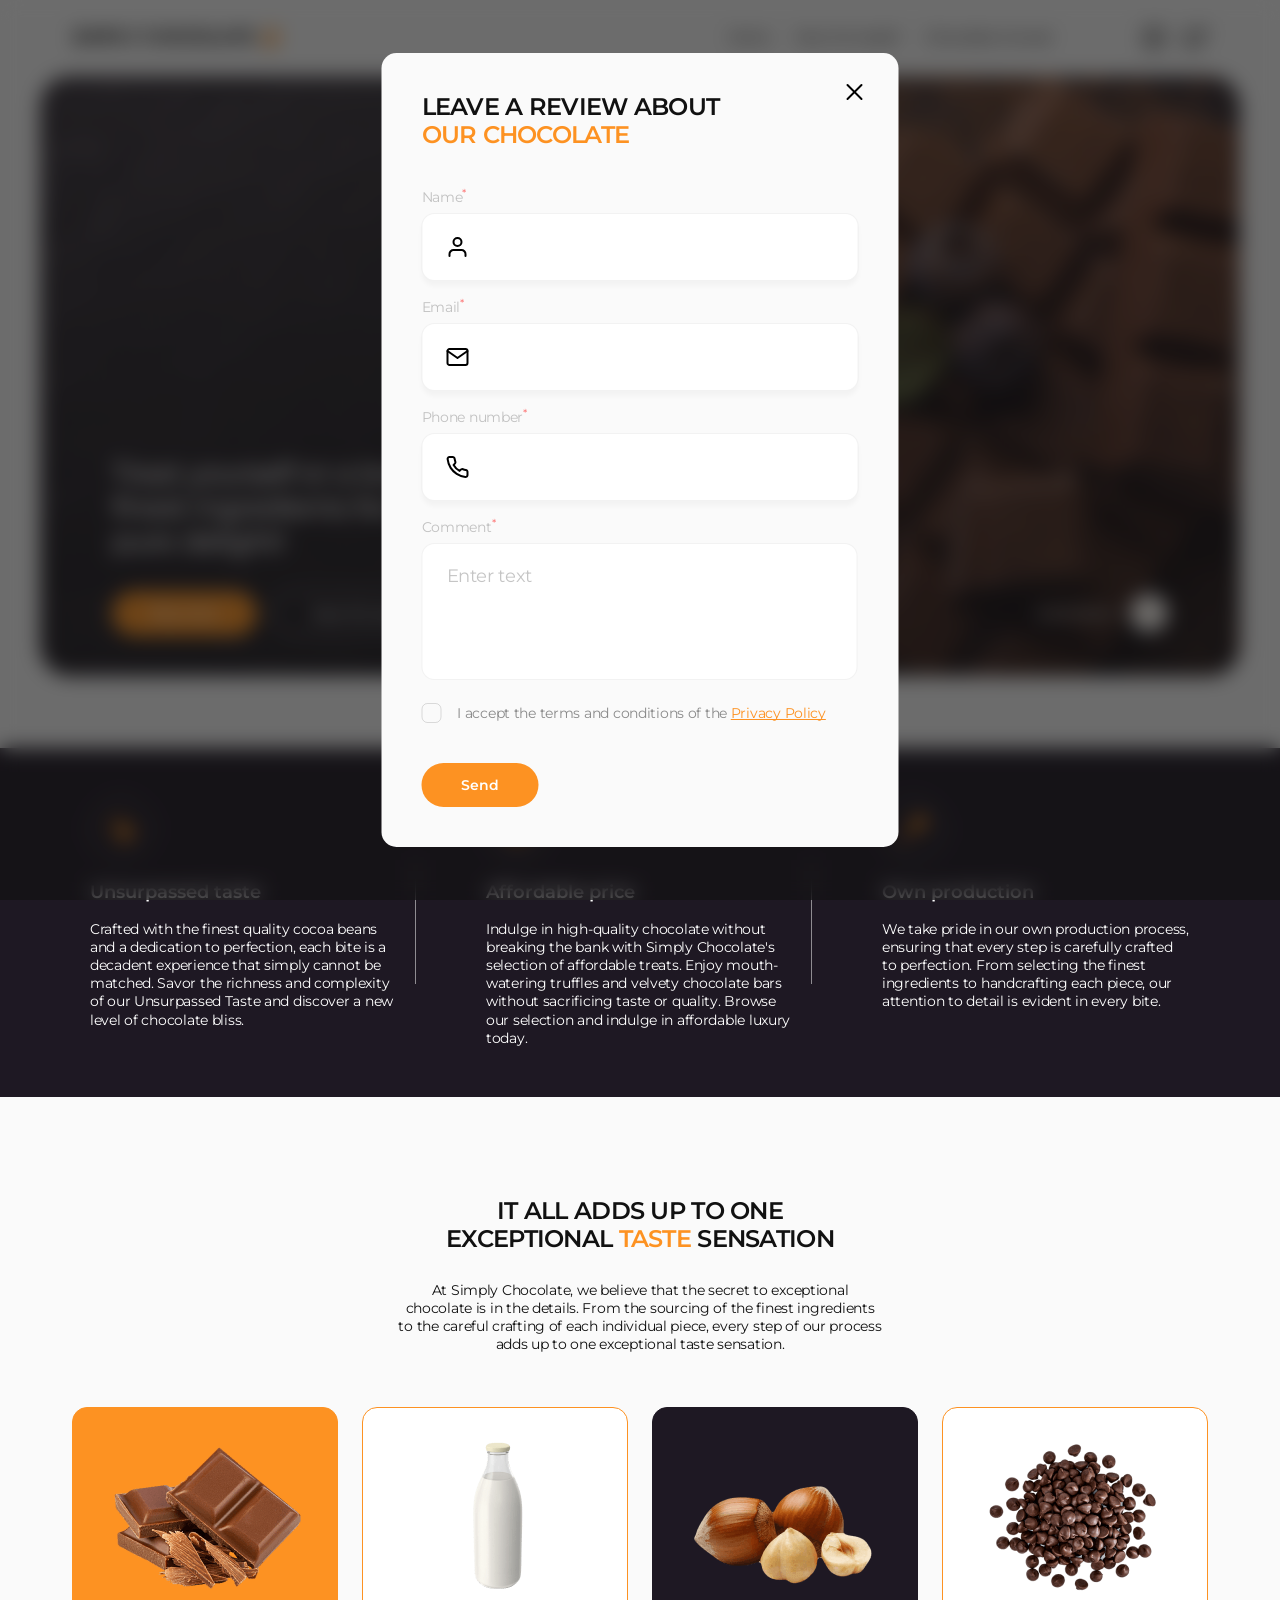
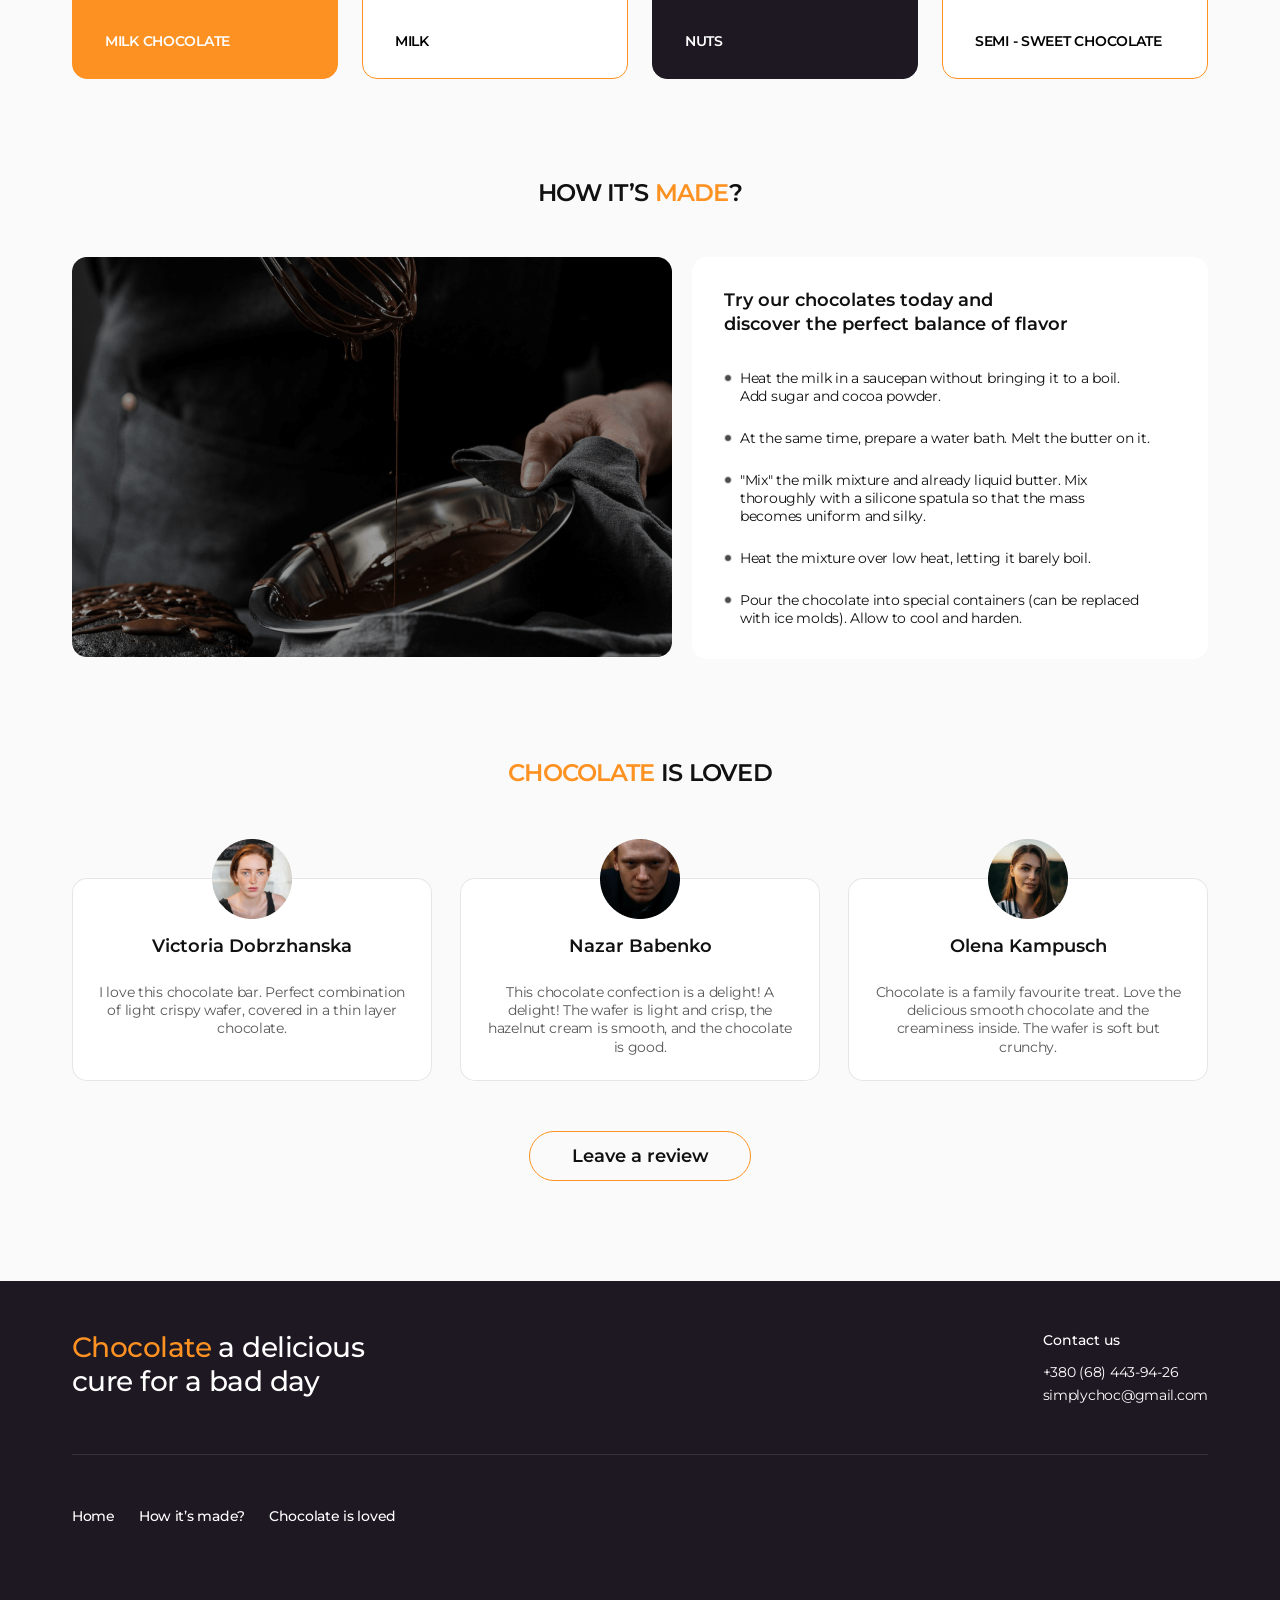
==== commit 42e81d74: "update" ====
--- a/index.html
+++ b/index.html
@@ -1,130 +1,488 @@
 <!DOCTYPE html>
+
 <html lang="en">
   <head>
     <meta charset="UTF-8" />
     <meta name="viewport" content="width=device-width, initial-scale=1.0" />
-    <title>Form</title>
+    <title>Simply Chocolate</title>
+    <link rel="preconnect" href="https://fonts.googleapis.com" />
+    <link rel="preconnect" href="https://fonts.gstatic.com" crossorigin />
+    <link
+      href="https://fonts.googleapis.com/css2?family=Montserrat:ital,wght@0,100..900;1,100..900&display=swap"
+      rel="stylesheet"
+    />
     <link
       rel="stylesheet"
       href="https://cdnjs.cloudflare.com/ajax/libs/modern-normalize/3.0.1/modern-normalize.min.css"
     />
     <link rel="stylesheet" href="./css/styles.css" />
   </head>
-
   <body>
-    <form class="order-form">
-      <label class="order-form-field-label"
-        >Firstname<sup class="required-color">*</sup>
-
-        <input
-          type="text"
-          class="order-form-input"
-          placeholder="Borys"
-          id="user-first-name"
-          required
-          name="user-first-name"
-        />
-      </label>
-
-      <label class="order-form-field-label" for="user-email"
-        >Email<sup class="required-color">*</sup></label
-      >
-      <input
-        id="user-email"
-        type="text"
-        class="order-form-input"
-        placeholder="yourmail@gmail.com"
-        required
-        name="user-email"
-      />
-
-      <label class="order-form-field-label" for="user-phone-number"
-        >Phone Number<sup class="required-color">*</sup></label
-      >
-      <input
-        id="user-phone-number"
-        type="tel"
-        class="order-form-input"
-        placeholder="xxx-xxx-xxxx"
-        required
-        name="phonenumber"
-      />
-
-      <!-- <input type="color" name="user-hair-color" required /> -->
-      <!-- <input type="date" name="user-hair-color" required /> -->
-      <!-- <input type="datetime" name="user-hair-color" required /> -->
-      <!-- <input type="file" name="user-hair-color" required /> -->
-      <!-- <input type="image" name="user-hair-color" required /> -->
-      <!-- <input type="password" name="user-hair-color" required /> -->
-      <!-- <input type="range" min="0" max="100" value="50" /> -->
-      <!-- <input type="number" min="0" max="100" value="50" /> -->
-
-      <fieldset class="order-form-fieldset">
-        <legend class="order-form-legend">Pizza Size</legend>
-        <ul>
-          <li><input type="radio" name="pizza-size" value="size-s" checked /> <span>s</span></li>
-          <li><input type="radio" name="pizza-size" value="size-m" /> <span>m</span></li>
-          <li><input type="radio" name="pizza-size" value="size-l" /> <span>l</span></li>
-        </ul>
-      </fieldset>
-
-      <fieldset class="order-form-fieldset">
-        <legend class="order-form-legend">Ingredients</legend>
-        <ul>
-          <li>
-            <input type="checkbox" name="ingredients" value="cheese" />
-            <span>cheese</span>
+    <!-- Page Header -->
+    <header class="page-header">
+      <div class="container page-header-container">
+        <nav class="page-nav">
+          <a class="site-logo" href="./index.html">
+            <i>SIMPLY</i>&nbsp;CHOCOLATE
+            <svg class="site-logo-icon" width="24" height="24">
+              <use href="./images/icons.svg#icon-logo"></use>
+            </svg>
+          </a>
+
+          <ul class="menu">
+            <li class="menu-item">
+              <a class="menu-link" href="./index.html">Home</a>
+            </li>
+            <li class="menu-item">
+              <a class="menu-link" href="#making-process">How it’s made?</a>
+            </li>
+            <li class="menu-item">
+              <a class="menu-link" href="#reviews">Chocolate is loved</a>
+            </li>
+          </ul>
+        </nav>
+        <ul class="social-list">
+          <li class="social-list-item">
+            <a href="" class="social-list-link">
+              <svg class="social-list-icon" width="24" height="24">
+                <use href="./images/icons.svg#icon-instagram"></use>
+              </svg>
+            </a>
           </li>
-          <li>
-            <input type="checkbox" name="ingredients" value="paperoni" /> <span>paperoni</span>
-          </li>
-          <li>
-            <input type="checkbox" name="ingredients" value="mashrooms" /> <span>mashrooms</span>
+          <li class="social-list-item">
+            <a href="" class="social-list-link">
+              <svg class="social-list-icon" width="24" height="24">
+                <use href="./images/icons.svg#icon-twitter"></use>
+              </svg>
+            </a>
           </li>
         </ul>
-      </fieldset>
-
-      <textarea
-        name="message"
-        class="order-form-comment"
-        maxlength="10"
-        placeholder="Message"
-      ></textarea>
-
-      <div class="order-form-city-wrapper">
-        <label for="user-city">Select your city</label>
-        <select name="user-city" id="user-city">
-          <optgroup label="Kyiv region">
-            <option value="kyiv">Київ</option>
-            <option value="iprin">Irpin</option>
-            <option value="bycha">Bycha</option>
-          </optgroup>
-
-          <optgroup label="Poltava region">
-            <option value="poltava">Poltava</option>
-            <option value="kremenchyk">Kremenchyk</option>
-            <option value="globino">Globino</option>
-          </optgroup>
-        </select>
       </div>
-
-      <div class="privacy-policy-wrapper">
-        <input type="checkbox" id="test-checkbox" class="visually-hidden privacy-policy-checkbox" />
-
-        <label class="privacy-policy-label" for="test-checkbox">
-          <span class="privacy-policy-custom-checkbox">
-            <svg width="20" height="20">
-              <use href=""></use>
-            </svg>
-          </span>
-          <span>Test Checkbox</span>
-        </label>
+    </header>
+
+    <main>
+      <!-- Hero section -->
+      <section class="hero">
+        <div class="container hero-container">
+          <h1 class="main-title">
+            Treat yourself or a loved one to our finest ingredients for a moment of pure delight!
+          </h1>
+          <div class="hero-bottom-block">
+            <button class="buy-now-btn" type="button">Buy now</button>
+            <a class="how-made-link" href="#making-process">How it’s made</a>
+            <a class="scroll-down-link" href="#benefits">
+              scroll down
+              <span class="scroll-down-icon-wrapper">
+                <svg class="scroll-down-icon" width="22" height="22">
+                  <use href="./images/icons.svg#icon-scroll-down"></use>
+                </svg>
+              </span>
+            </a>
+          </div>
+        </div>
+      </section>
+
+      <!-- Benefits section -->
+      <section class="benefits section-paddings" id="benefits">
+        <div class="container benefits-container">
+          <h2 class="visually-hidden">Benefits of our chocolate</h2>
+          <ul class="benefits-list">
+            <li class="benefits-list-item">
+              <span class="benefits-list-icon-wrapper">
+                <svg class="benefits-list-icon" width="32" height="32">
+                  <use href="./images/icons.svg#icon-chocolate"></use>
+                </svg>
+              </span>
+              <h3 class="benefits-list-title">Unsurpassed taste</h3>
+              <p class="benefits-list-text">
+                Crafted with the finest quality cocoa beans and a dedication to perfection, each bite is a decadent
+                experience that simply cannot be matched. Savor the richness and complexity of our Unsurpassed Taste and
+                discover a new level of chocolate bliss.
+              </p>
+            </li>
+            <li class="benefits-list-item">
+              <span class="benefits-list-icon-wrapper">
+                <svg class="benefits-list-icon" width="32" height="32">
+                  <use href="./images/icons.svg#icon-coin"></use>
+                </svg>
+              </span>
+              <h3 class="benefits-list-title">Affordable price</h3>
+              <p class="benefits-list-text">
+                Indulge in high-quality chocolate without breaking the bank with Simply Chocolate's selection of
+                affordable treats. Enjoy mouth-watering truffles and velvety chocolate bars without sacrificing taste or
+                quality. Browse our selection and indulge in affordable luxury today.
+              </p>
+            </li>
+            <li class="benefits-list-item">
+              <span class="benefits-list-icon-wrapper">
+                <svg class="benefits-list-icon" width="32" height="32">
+                  <use href="./images/icons.svg#icon-spoon"></use>
+                </svg>
+              </span>
+              <h3 class="benefits-list-title">Own production</h3>
+              <p class="benefits-list-text">
+                We take pride in our own production process, ensuring that every step is carefully crafted to
+                perfection. From selecting the finest ingredients to handcrafting each piece, our attention to detail is
+                evident in every bite.
+              </p>
+            </li>
+          </ul>
+        </div>
+      </section>
+
+      <!-- Ingredients section -->
+      <section class="ingredients section-paddings">
+        <div class="container">
+          <h2 class="section-title igredients-title">
+            It all adds up to one exceptional
+            <span class="accent-color">taste</span> sensation
+          </h2>
+          <p class="ingredients-description">
+            At Simply Chocolate, we believe that the secret to exceptional chocolate is in the details. From the
+            sourcing of the finest ingredients to the careful crafting of each individual piece, every step of our
+            process adds up to one exceptional taste sensation.
+          </p>
+          <ul class="ingredients-list">
+            <li class="ingredients-list-item">
+              <img
+                class="ingredients-list-img"
+                src="./images/ingredients/milk-chocolate.png"
+                alt="milk chocolate"
+                width="206"
+                height="160"
+              />
+              <h3 class="ingredients-list-title">milk chocolate</h3>
+              <div class="ingredient-overlay">
+                <h3 class="ingredient-overlay-title">Milk chocolate</h3>
+                <ul class="overlay-tags-list">
+                  <li class="overlay-tags-list-item">chocolate</li>
+                  <li class="overlay-tags-list-item">the benefits</li>
+                </ul>
+                <p class="ingredient-overlay-text">
+                  Milk chocolate is a solid chocolate confectionery containing cocoa, sugar and milk. It is the most
+                  consumed type of chocolate. Chocolate was originally sold and consumed as a beverage in pre-Columbian
+                  times. Although four-fifths of all milk chocolate is sold in the United States and Europe.
+                </p>
+              </div>
+            </li>
+            <li class="ingredients-list-item">
+              <img
+                class="ingredients-list-img"
+                src="./images/ingredients/milk.png"
+                alt="milk"
+                width="206"
+                height="160"
+              />
+              <h3 class="ingredients-list-title">milk</h3>
+              <div class="ingredient-overlay">
+                <h3 class="ingredient-overlay-title">Milk</h3>
+                <ul class="overlay-tags-list">
+                  <li class="overlay-tags-list-item">milk</li>
+                  <li class="overlay-tags-list-item">the benefits</li>
+                </ul>
+                <p class="ingredient-overlay-text">
+                  Milk is a white liquid food produced by the mammary glands of mammals. It is the primary source of
+                  nutrition for young mammals (including breastfed human infants) before they are able to digest solid
+                  food.Early-lactation milk, which is called colostrum, contains antibodies that strengthen the immune
+                  system.
+                </p>
+              </div>
+            </li>
+            <li class="ingredients-list-item">
+              <img
+                class="ingredients-list-img"
+                src="./images/ingredients/nuts.png"
+                alt="nuts"
+                width="206"
+                height="160"
+              />
+              <h3 class="ingredients-list-title">nuts</h3>
+              <div class="ingredient-overlay">
+                <h3 class="ingredient-overlay-title">nuts</h3>
+                <ul class="overlay-tags-list">
+                  <li class="overlay-tags-list-item">nuts</li>
+                  <li class="overlay-tags-list-item">the benefits</li>
+                </ul>
+                <p class="ingredient-overlay-text">
+                  Almonds, pistachios, and walnuts are some types of nuts that contain healthy nutrients. When eaten as
+                  part of a nutrient-dense diet, these 9 nuts may offer benefits such as reducing your risk of heart
+                  disease. They’re a good source of fiber, healthy fats, and plant protein. Plus, they’re great on their
+                  own.
+                </p>
+              </div>
+            </li>
+            <li class="ingredients-list-item">
+              <img
+                class="ingredients-list-img"
+                src="./images/ingredients/semi-sweet-choclate.png"
+                alt="semi-sweet chocolate"
+                width="206"
+                height="160"
+              />
+              <h3 class="ingredients-list-title">semi - sweet chocolate</h3>
+              <div class="ingredient-overlay">
+                <h3 class="ingredient-overlay-title">semi - sweet chocolate</h3>
+                <ul class="overlay-tags-list">
+                  <li class="overlay-tags-list-item">sweet chocolate</li>
+                  <li class="overlay-tags-list-item">the benefits</li>
+                </ul>
+                <p class="ingredient-overlay-text">
+                  Semi-sweet chocolate has a cocoa solid content of 35 to 65%. One of the best ways to gain an
+                  understanding of this type of chocolate is to compare it to a different type of chocolate. Semisweet
+                  is darker than milk chocolate. In a taste comparison, it has a slightly bitter taste whereas milk
+                  chocolate is sweeter and more mellow.
+                </p>
+              </div>
+            </li>
+          </ul>
+        </div>
+      </section>
+
+      <!-- How made section -->
+      <section class="how-made section-paddings" id="making-process">
+        <div class="container">
+          <h2 class="section-title how-made-title">How it’s <span class="accent-color">made</span>?</h2>
+          <div class="how-made-content-wrapper">
+            <img
+              class="how-made-img"
+              src="./images/how-made/how-made.png"
+              alt="chocolate making process"
+              width="600"
+              height="400"
+            />
+            <div class="how-made-text-content">
+              <h3 class="how-made-list-title">Try our chocolates today and discover the perfect balance of flavor</h3>
+              <ul class="how-made-list">
+                <li class="how-made-list-item">
+                  Heat the milk in a saucepan without bringing it to a boil. Add sugar and cocoa powder.
+                </li>
+                <li class="how-made-list-item">At the same time, prepare a water bath. Melt the butter on it.</li>
+                <li class="how-made-list-item">
+                  "Mix" the milk mixture and already liquid butter. Mix thoroughly with a silicone spatula so that the
+                  mass becomes uniform and silky.
+                </li>
+                <li class="how-made-list-item">Heat the mixture over low heat, letting it barely boil.</li>
+                <li class="how-made-list-item">
+                  Pour the chocolate into special containers (can be replaced with ice molds). Allow to cool and harden.
+                </li>
+              </ul>
+            </div>
+          </div>
+        </div>
+      </section>
+
+      <!-- Reviews section -->
+      <section class="reviews" id="reviews">
+        <div class="container">
+          <h2 class="section-title reviews-title"><span class="accent-color">Chocolate</span> is loved</h2>
+          <ul class="reviews-list">
+            <li class="reviews-list-item">
+              <img
+                class="reviews-list-avatar"
+                src="./images/reviews/victoria-dobrzhanska.png"
+                alt="Victoria Dobrzhanska"
+                width="80"
+                height="80"
+              />
+              <h3 class="reviews-list-fullname">Victoria Dobrzhanska</h3>
+              <p class="reviews-list-text">
+                I love this chocolate bar. Perfect combination of light crispy wafer, covered in a thin layer chocolate.
+              </p>
+            </li>
+            <li class="reviews-list-item">
+              <img
+                class="reviews-list-avatar"
+                src="./images/reviews/nazar-babenko.png"
+                alt="Nazar Babenko"
+                width="80"
+                height="80"
+              />
+              <h3 class="reviews-list-fullname">Nazar Babenko</h3>
+              <p class="reviews-list-text">
+                This chocolate confection is a delight! A delight! The wafer is light and crisp, the hazelnut cream is
+                smooth, and the chocolate is good.
+              </p>
+            </li>
+            <li class="reviews-list-item">
+              <img
+                class="reviews-list-avatar"
+                src="./images/reviews/olena-kampusch.png"
+                alt="Olena Kampusch"
+                width="80"
+                height="80"
+              />
+              <h3 class="reviews-list-fullname">Olena Kampusch</h3>
+              <p class="reviews-list-text">
+                Chocolate is a family favourite treat. Love the delicious smooth chocolate and the creaminess inside.
+                The wafer is soft but crunchy.
+              </p>
+            </li>
+          </ul>
+          <button class="leave-review-btn" type="button">Leave a review</button>
+        </div>
+      </section>
+    </main>
+    <!-- Page footer -->
+    <footer class="page-footer">
+      <div class="container">
+        <div class="page-footer-top-block">
+          <h2 class="page-footer-title"><span class="accent-color">Chocolate</span> a delicious cure for a bad day</h2>
+          <address>
+            <p class="contact-description">Contact us</p>
+            <ul class="contact-list">
+              <li class="contact-list-item">
+                <a class="contact-list-link" href="tel:+380684439426">+380 (68) 443-94-26</a>
+              </li>
+              <li class="contact-list-item">
+                <a class="contact-list-link" href="mailto:simplychoc@gmail.com">simplychoc@gmail.com</a>
+              </li>
+            </ul>
+          </address>
+        </div>
+        <div class="page-footer-bottom-block">
+          <nav class="page-navigation">
+            <ul class="menu">
+              <li class="menu-item">
+                <a class="menu-link" href="./index.html">Home</a>
+              </li>
+              <li class="menu-item">
+                <a class="menu-link" href="#making-process">How it’s made?</a>
+              </li>
+              <li class="menu-item">
+                <a class="menu-link" href="#reviews">Chocolate is loved</a>
+              </li>
+            </ul>
+          </nav>
+        </div>
       </div>
-
-      <div class="order-form-btn-wrapper">
-        <button class="order-form-btn order-form-btn-submit" type="submit">Submit</button>
-        <button class="order-form-btn order-form-btn-reset" type="reset">Reset</button>
+    </footer>
+
+    <!-- Review FORM -->
+
+    <div class="backdrop is-visible">
+      <div class="modal">
+        <button class="modal-close-btn">
+          <svg width="28" height="28">
+            <use href="./images/icons.svg#icon-x-close"></use>
+          </svg>
+        </button>
+
+        <p class="modal-title">LEAVE A REVIEW ABOUT <span>OUR CHOCOLATE</span></p>
+
+        <form class="review-form">
+          <div class="review-form-field-wrapper">
+            <label class="review-form-field-label" for="user-name">Name<sup class="review-form-required">*</sup></label>
+            <div class="review-form-input-wrapper">
+              <input
+                class="review-form-input"
+                name="user-name"
+                type="text"
+                id="user-name"
+                pattern="[a-zA-Z]+"
+                minlength="2"
+                maxlength="25"
+                required
+              />
+              <svg class="review-form-input-icon" width="24" height="24">
+                <use href="./images/icons.svg#icon-user"></use>
+              </svg>
+              <svg class="review-form-invalid-icon" width="24" height="24">
+                <use href="./images/icons.svg#icon-invalid"></use>
+              </svg>
+            </div>
+          </div>
+
+          <div class="review-form-field-wrapper">
+            <label class="review-form-field-label" for="user-email"
+              >Email<sup class="review-form-required">*</sup></label
+            >
+            <div class="review-form-input-wrapper">
+              <input class="review-form-input" name="user-email" type="email" id="user-email" required />
+              <svg class="review-form-input-icon" width="24" height="24">
+                <use href="./images/icons.svg#icon-email"></use>
+              </svg>
+              <svg class="review-form-invalid-icon" width="24" height="24">
+                <use href="./images/icons.svg#icon-invalid"></use>
+              </svg>
+            </div>
+          </div>
+
+          <div class="review-form-field-wrapper">
+            <label class="review-form-field-label" for="user-phone-number"
+              >Phone number<sup class="review-form-required">*</sup></label
+            >
+            <div class="review-form-input-wrapper">
+              <input
+                class="review-form-input"
+                name="user-phone-number"
+                type="tel"
+                id="user-phone-number"
+                pattern="[0-9]{3}-[0-9]{3}-[0-9]{2}-[0-9]{2}"
+                title="xxx-xxx-xx-xx"
+                required
+              />
+              <svg class="review-form-input-icon" width="24" height="24">
+                <use href="./images/icons.svg#icon-phone"></use>
+              </svg>
+              <svg class="review-form-invalid-icon" width="24" height="24">
+                <use href="./images/icons.svg#icon-invalid"></use>
+              </svg>
+            </div>
+          </div>
+
+          <div class="review-form-field-wrapper">
+            <label class="review-form-field-label" for="user-comment"
+              >Comment<sup class="review-form-required">*</sup></label
+            >
+            <textarea
+              class="review-form-comment"
+              name="user-comment"
+              id="user-comment"
+              placeholder="Enter text"
+              required
+            ></textarea>
+          </div>
+
+          <div class="review-form-checkbox-wrapper">
+            <input
+              class="review-form-privacy-checkbox visually-hidden"
+              type="checkbox"
+              id="privacy-policy"
+              name="privacy-policy"
+              required
+            />
+
+            <label for="privacy-policy" class="review-form-policy-label">
+              <span class="review-form-custom-checkbox">
+                <svg class="review-form-checkbox-icon" width="10" height="10">
+                  <use href="./images/icons.svg#icon-marked"></use>
+                </svg>
+              </span>
+
+              I accept the terms and conditions of the
+
+              <a href="#" class="review-form-privacy-link">Privacy Policy</a>
+            </label>
+          </div>
+
+          <button class="review-form-submit-btn" type="submit">Send</button>
+        </form>
       </div>
-    </form>
+    </div>
   </body>
 </html>
+
+<!-- 
+
+  h1 - Головний заголовок
+    h2 - Переваги
+      h3 - Заголовок 1 перваги
+      h3 - Заголовок 2 перваги
+      h3 - Заголовок 3 перваги
+    h2 - Інгредієнти
+      h3 - Загловок 1 інгридієнта
+      h3 - Загловок 2 інгридієнта
+      h3 - Загловок 3 інгридієнта
+      h3 - Загловок 4 інгридієнта
+
+-->
--- a/css/styles.css
+++ b/css/styles.css
@@ -1,3 +1,4 @@
+/* =============== Common Styles =============== */
 h1,
 h2,
 h3,
@@ -17,13 +18,44 @@
   list-style-type: none;
 }
 
-button {
-  cursor: pointer;
+img {
+  display: block;
 }
 
 a {
   text-decoration: none;
   color: inherit;
+}
+
+button {
+  cursor: pointer;
+}
+
+body {
+  font-family: 'Montserrat', sans-serif;
+  background-color: #fafafa;
+}
+
+.accent-color {
+  color: #fd9222;
+}
+
+.section-title {
+  font-size: 24px;
+  font-weight: 600;
+  line-height: 1.17;
+  letter-spacing: -0.03em;
+  text-align: center;
+  text-transform: uppercase;
+  color: #111111;
+}
+
+.container {
+  max-width: 1168px;
+  padding-left: 16px;
+  padding-right: 16px;
+  margin-left: auto;
+  margin-right: auto;
 }
 
 .visually-hidden {
@@ -33,137 +65,810 @@
   margin: -1px;
   border: 0;
   padding: 0;
+
   white-space: nowrap;
   clip-path: inset(100%);
   clip: rect(0 0 0 0);
   overflow: hidden;
 }
 
-/*!========================================*/
-
-.order-form {
-  width: 500px;
-  min-height: 200px;
-  padding: 40px;
+.section-paddings {
+  padding-top: 50px;
+  padding-bottom: 50px;
+}
+
+/* =============== /Common Styles =============== */
+
+/* =============== Header Styles =============== */
+.page-header-container {
+  display: flex;
+  align-items: center;
+  column-gap: 90px;
+}
+
+.page-nav {
+  display: flex;
+  justify-content: space-between;
+  align-items: center;
+  flex-grow: 1;
+}
+
+.menu {
+  display: flex;
+  column-gap: 24px;
+}
+
+.site-logo {
+  display: flex;
+  align-items: center;
+
+  font-weight: 700;
+  font-size: 18px;
+  line-height: 1.11;
+  letter-spacing: -0.03em;
+  color: #111;
+}
+
+.site-logo-icon {
+  margin-left: 4px;
+}
+
+.menu-link {
+  display: block;
+  font-weight: 500;
+  font-size: 14px;
+  line-height: 1.14;
+  letter-spacing: -0.02em;
+  color: #111;
+  padding-top: 30px;
+  padding-bottom: 30px;
+  transition: color 250ms linear;
+}
+
+.menu-link:hover,
+.menu-link:focus {
+  color: #fd9222;
+}
+
+.social-list {
+  display: flex;
+  column-gap: 18px;
+  line-height: 0;
+}
+
+.social-list-link {
+  display: block;
+  fill: none;
+  stroke: #111111;
+  transition: stroke 250ms linear;
+}
+
+.social-list-link:hover,
+.social-list-link:focus {
+  stroke: #fd9222;
+}
+
+/* =============== /Header Styles =============== */
+
+/* =============== Hero Styles =============== */
+.hero {
+  max-width: 1200px;
+  margin-right: auto;
+  margin-left: auto;
+  padding-top: 381px;
+  padding-bottom: 40px;
+  border-radius: 30px;
+  color: #ffffff;
+  background-color: #1e1823;
+  background-image: linear-gradient(rgba(30, 24, 35, 0.4), rgba(30, 24, 35, 0.4)), url('../images/hero/bg.jpg');
+  background-size: cover;
+}
+
+.hero-container {
+  padding-left: 56px;
+  padding-right: 56px;
+}
+
+.main-title {
+  width: 484px;
+  font-size: 28px;
+  font-weight: 500;
+  line-height: 1.21;
+  letter-spacing: -0.03em;
+  margin-bottom: 32px;
+}
+
+.hero-bottom-block {
+  display: flex;
+  align-items: center;
+}
+
+.buy-now-btn {
+  min-width: 144px;
+  height: 45px;
+  padding: 14px 40px;
+  border-radius: 100px;
+  font-size: 14px;
+  font-weight: 600;
+  background-color: #fd9222;
+  color: #ffffff;
+  border: none;
+  margin-right: 14px;
+  transition: color 250ms linear, background-color 250ms linear;
+}
+
+.buy-now-btn:hover,
+.buy-now-btn:focus {
+  background-color: #fcf1e0;
+  color: #fd9222;
+}
+
+.how-made-link {
+  min-width: 183px;
+  height: 45px;
+  padding: 14px 40px;
+  border: 1px solid #fff;
+  border-radius: 100px;
+  font-size: 14px;
+  font-weight: 600;
+  transition: color 250ms linear, border-color 250ms linear;
+}
+
+.how-made-link:hover,
+.how-made-link:focus {
+  color: #fd9222;
+  border-color: #fd9222;
+}
+
+.scroll-down-link {
+  display: flex;
+  align-items: center;
+  column-gap: 14px;
+  font-size: 14px;
+  font-weight: 500;
+  line-height: 1.29;
+  letter-spacing: -0.03em;
+  margin-left: auto;
+  fill: #fd9222;
+  color: #ffffff;
+  transition: color 250ms linear, fill 250ms linear;
+}
+
+.scroll-down-link:hover,
+.scroll-down-link:focus {
+  color: #fd9222;
+  fill: #ffffff;
+}
+
+.scroll-down-icon-wrapper {
+  display: flex;
+  justify-content: center;
+  align-items: center;
+  width: 38px;
+  height: 38px;
+  border-radius: 50%;
+  background-color: #ffffff;
+  transition: background-color 250ms linear;
+}
+
+.scroll-down-link:hover .scroll-down-icon-wrapper,
+.scroll-down-link:focus .scroll-down-icon-wrapper {
+  background-color: #fd9222;
+}
+/* =============== /Hero Styles =============== */
+
+/* =============== Benefits Styles =============== */
+.benefits {
+  color: #ffffff;
+  background-color: #1e1823;
+  margin-top: 72px;
+  margin-bottom: 50px;
+}
+
+.benefits-container {
+  padding-left: 34px;
+  padding-right: 34px;
+}
+
+.benefits-list {
+  display: flex;
+  column-gap: 88px;
+}
+
+.benefits-list-item {
+  position: relative;
+  width: calc((100% - 2 * 88px) / 3);
+}
+
+.benefits-list-item:not(:last-child)::after {
+  position: absolute;
+  top: 50%;
+  right: -18px;
+  width: 1px;
+  height: 124px;
+  transform: translateY(-50%);
+  background-color: rgba(255, 255, 255, 0.5);
+  content: '';
+}
+
+.benefits-list-icon-wrapper {
+  display: flex;
+  justify-content: center;
+  align-items: center;
+  width: 62px;
+  height: 62px;
+  border: 1px solid rgba(255, 255, 255, 0.5);
+  border-radius: 50%;
+  margin-bottom: 22px;
+}
+
+.benefits-list-title {
+  font-size: 18px;
+  font-weight: 600;
+  margin-bottom: 18px;
+}
+
+.benefits-list-text {
+  font-size: 14px;
+  line-height: 1.29;
+  letter-spacing: -0.02em;
+}
+/* =============== /Benefits Styles =============== */
+
+/* =============== Ingredients Styles =============== */
+.igredients-title {
+  width: 411px;
   margin-left: auto;
   margin-right: auto;
-  box-shadow: 0 10px 10px 0 #cccccc;
-}
-
-.order-form-field-label {
+  margin-bottom: 28px;
+}
+
+.ingredients-description {
+  width: 486px;
+  font-size: 14px;
+  line-height: 1.29;
+  letter-spacing: -0.02em;
+  text-align: center;
+  color: #111111;
+  margin-left: auto;
+  margin-right: auto;
+  margin-bottom: 54px;
+}
+
+.ingredients-list {
+  display: flex;
+  flex-wrap: wrap;
+  gap: 24px;
+}
+
+.ingredients-list-item {
+  position: relative;
+  width: calc((100% - 3 * 24px) / 4);
+  padding: 28px 32px;
+  border: 1px solid #fd9222;
+  border-radius: 15px;
+  background-color: #ffffff;
+  overflow: hidden;
+}
+
+/* 
+4n + 1
+
+4 * 0 + 1 = 1;
+4 * 1 + 1 = 5;
+4 * 2 + 1 = 9;
+*/
+
+.ingredients-list-item:nth-child(4n + 1) {
+  background-color: #fd9222;
+  color: #ffffff;
+}
+
+/* 
+4n + 3
+
+4 * 0 + 3 = 3;
+4 * 1 + 3 = 7;
+4 * 2 + 3 = 11;
+*/
+
+.ingredients-list-item:nth-child(4n + 3) {
+  background-color: #1e1823;
+  border-color: #1e1823;
+  color: #ffffff;
+}
+
+.ingredients-list-img {
+  margin-bottom: 36px;
+}
+
+.ingredients-list-title {
+  font-size: 14px;
+  font-weight: 600;
+  line-height: 1.29;
+  letter-spacing: -0.02em;
+  text-transform: uppercase;
+}
+
+.ingredient-overlay {
+  position: absolute;
+  top: 0;
+  left: 0;
+  width: 100%;
+  height: 100%;
+  padding: 20px;
+  transform: translateY(100%);
+  background-color: #ffffff;
+  border-radius: 15px;
+  color: #111111;
+  overflow-y: auto;
+  transition: transform 250ms linear;
+}
+
+.ingredient-overlay::after {
+  position: sticky;
+  bottom: -20px;
   display: block;
-  font-size: 12px;
+  width: 100%;
+  height: 20px;
+  background-color: #ffffff;
+  content: '';
+}
+
+.ingredients-list-item:hover .ingredient-overlay {
+  transform: translateY(0%);
+}
+
+.ingredient-overlay-title {
+  font-weight: 600;
+  font-size: 18px;
+  letter-spacing: -0.03em;
+  text-transform: uppercase;
+  margin-bottom: 8px;
+}
+
+.overlay-tags-list {
+  display: flex;
+  margin-bottom: 14px;
+  column-gap: 6px;
+}
+
+.overlay-tags-list-item {
+  font-size: 10px;
   line-height: 1.2;
-  margin-bottom: 6px;
-}
-
-.required-color {
-  color: tomato;
-}
-
-.order-form-input {
+  border: 1px solid #fd9222;
+  border-radius: 35px;
+  padding: 5px 16px;
+  background-color: #fafafa;
+}
+
+.overlay-tags-list-item:first-child {
+  background-color: #fd9222;
+  color: #ffffff;
+}
+
+.ingredient-overlay-text {
+  font-size: 14px;
+  line-height: 1.29;
+  letter-spacing: -0.02em;
+}
+/* =============== /Ingredients Styles =============== */
+
+/* =============== How made Styles =============== */
+.how-made-title {
+  margin-bottom: 50px;
+}
+
+.how-made-content-wrapper {
+  display: flex;
+  column-gap: 20px;
+}
+
+.how-made-text-content {
+  flex-grow: 1;
+  padding: 32px;
+  border-radius: 15px;
+  background-color: #ffffff;
+}
+
+.how-made-list {
+  padding-right: 26px;
+}
+
+.how-made-list-title {
+  width: 350px;
+  font-size: 18px;
+  font-weight: 600;
+  line-height: 1.33;
+  color: #111111;
+  margin-bottom: 32px;
+}
+
+.how-made-list-item {
+  position: relative;
+  padding-left: 16px;
+  font-size: 14px;
+  line-height: 1.29;
+  letter-spacing: -0.02em;
+  color: #111111;
+}
+
+.how-made-list-item::before {
+  position: absolute;
+  top: 5px;
+  left: 0;
+  width: 8px;
+  height: 8px;
+  border: 1px solid #eceded;
+  border-radius: 50%;
+  background-color: #4c4c4c;
+  content: '';
+}
+
+.how-made-list-item:not(:last-child) {
+  margin-bottom: 24px;
+}
+/* =============== /How made Styles =============== */
+
+/* =============== Reviews Styles =============== */
+.reviews {
+  padding-top: 50px;
+  padding-bottom: 100px;
+}
+
+.reviews-title {
+  margin-bottom: 91px;
+}
+
+.reviews-list {
+  display: flex;
+  flex-wrap: wrap;
+  gap: 28px;
+  margin-bottom: 50px;
+}
+
+.reviews-list-item {
+  position: relative;
+  width: calc((100% - 2 * 28px) / 3);
+  border: 1px solid rgba(17, 17, 17, 0.1);
+  border-radius: 15px;
+  background-color: #ffffff;
+  padding: 56px 24px 24px 24px;
+}
+
+.reviews-list-avatar {
+  position: absolute;
+  top: 0;
+  left: 50%;
+  transform: translate(-50%, -50%);
+}
+
+.reviews-list-fullname {
+  font-size: 18px;
+  font-weight: 600;
+  line-height: 1.33;
+  text-align: center;
+  color: #111111;
+  margin-bottom: 24px;
+}
+
+.reviews-list-text {
+  font-size: 14px;
+  line-height: 1.29;
+  letter-spacing: -0.02em;
+  text-align: center;
+  color: rgba(17, 17, 17, 0.7);
+}
+
+.leave-review-btn {
+  display: block;
+  margin-left: auto;
+  margin-right: auto;
+  min-width: 222px;
+  border: 1px solid #fd9222;
+  border-radius: 100px;
+  padding: 14px 40px;
+  background-color: transparent;
+  font-size: 18px;
+  font-weight: 600;
+  color: #111111;
+  transition: color 250ms linear, background-color 250ms linear;
+}
+
+.leave-review-btn:hover,
+.leave-review-btn:focus {
+  color: #ffffff;
+  background-color: #fd9222;
+}
+/* =============== /Reviews Styles =============== */
+
+/* =============== Footer Styles =============== */
+.page-footer {
+  background-color: #1e1823;
+  color: #ffffff;
+}
+
+.page-footer-top-block {
+  display: flex;
+  justify-content: space-between;
+  border-bottom: 1px solid rgba(255, 255, 255, 0.1);
+}
+
+.page-footer-title {
+  width: 300px;
+  font-size: 28px;
+  font-weight: 500;
+  line-height: 1.21;
+  letter-spacing: -0.02em;
+}
+
+.page-footer-top-block {
+  padding-top: 50px;
+  padding-bottom: 50px;
+}
+
+.page-footer-top-block address {
+  font-style: normal;
+}
+
+.contact-description {
+  font-size: 14px;
+  font-weight: 500;
+  line-height: 1.29;
+  margin-bottom: 14px;
+}
+
+.contact-list-item:not(:last-child) {
+  margin-bottom: 4px;
+}
+
+.contact-list-link {
+  font-size: 14px;
+  line-height: 1.29;
+  letter-spacing: -0.02em;
+  text-align: center;
+  transition: color 250ms linear;
+}
+
+.contact-list-link:hover,
+.contact-list-link:focus {
+  color: #fd9222;
+}
+
+.page-footer-bottom-block {
+  padding-top: 24px;
+  padding-bottom: 86px;
+}
+
+.page-footer-bottom-block .menu-link {
+  color: #ffffff;
+  transition: color 250ms linear;
+}
+
+.page-footer-bottom-block .menu-link:hover,
+.page-footer-bottom-block .menu-link:focus {
+  color: #fd9222;
+}
+/* =============== /Footer Styles =============== */
+
+/* ================================================*/
+
+.backdrop {
+  position: fixed;
+  left: 0;
+  top: 0;
+
   width: 100%;
-  height: 40px;
-  margin-bottom: 20px;
-  padding-left: 20px;
-  border: 1px solid #303030;
+  height: 100%;
+  background-color: #1111119b;
+
+  opacity: 0;
+  pointer-events: none;
+
+  backdrop-filter: blur(10px);
+}
+
+.backdrop.is-visible {
+  opacity: 1;
+  pointer-events: auto;
+}
+
+.modal {
+  position: absolute;
+  top: 50%;
+  left: 50%;
+  transform: translate(-50%, -50%);
+
+  padding: 40px;
+  border-radius: 15px;
+  width: 517px;
+  height: 90%;
+  max-height: 794px;
+  overflow-y: auto;
+  background: #fafafa;
+}
+
+.modal-close-btn {
+  position: absolute;
+  right: 24px;
+  top: 24px;
+  stroke: black;
+  fill: black;
+
+  background-color: transparent;
+  border: none;
+}
+
+.modal-title {
+  max-width: 298px;
+  margin-bottom: 40px;
+  font-weight: 600;
+  font-size: 24px;
+  line-height: 1.16667;
+  letter-spacing: -0.03em;
+  text-transform: uppercase;
+  color: #111;
+}
+
+.modal-title > span {
+  color: #fd9222;
+}
+
+/* ================================================*/
+
+.review-form-field-wrapper {
+  margin-bottom: 18px;
+}
+
+.review-form-field-label {
+  display: block;
+  font-weight: 400;
+  font-size: 14px;
+  letter-spacing: -0.02em;
+  color: rgba(64, 64, 64, 0.3);
+  margin-bottom: 8px;
+}
+
+.review-form-input-wrapper {
+  position: relative;
+}
+
+.review-form-input {
+  border: 1.5px solid rgba(17, 17, 17, 0.05);
+  box-shadow: 0 5px 5px 0 rgba(0, 0, 0, 0.03);
+  border-radius: 13px;
+  padding: 22px 24px;
+  width: 100%;
+  height: 68px;
+  outline: transparent;
+  padding-left: 62px;
+
+  font-weight: 400;
+  font-size: 18px;
+  letter-spacing: -0.02em;
+
   transition: border-color 250ms linear;
 }
 
-.order-form-input:focus {
-  border-color: tomato;
+.review-form-input:focus {
+  border-color: #fd9222;
+}
+
+.review-form-input-icon {
+  position: absolute;
+  left: 24px;
+  top: 50%;
+  transform: translateY(-50%);
+  stroke: black;
+  fill: none;
+  transition: stroke 250ms linear;
+}
+
+.review-form-input:focus + .review-form-input-icon {
+  stroke: #fd9222;
+}
+
+.review-form-comment {
+  border: 1.5px solid rgba(17, 17, 17, 0.05);
+  border-radius: 13px;
+  padding: 22px 24px;
+  width: 436px;
+  height: 137px;
+  resize: none;
   outline: transparent;
-  /* outline-offset: 15px; */
-}
-
-.order-form-fieldset {
+  transition: border-color 250ms linear;
+}
+.review-form-comment:focus {
+  border-color: #fd9222;
+}
+.review-form-comment::placeholder {
+  font-weight: 400;
+  font-size: 18px;
+  letter-spacing: -0.02em;
+  color: rgba(64, 64, 64, 0.3);
+}
+
+.review-form-checkbox-wrapper {
+  margin-bottom: 40px;
+}
+
+.review-form-custom-checkbox {
+  display: inline-flex;
+  width: 20px;
+  height: 20px;
+
+  align-items: center;
+  justify-content: center;
+
+  border-radius: 6px;
+  border: 1px solid rgba(17, 17, 17, 0.14);
+  margin-right: 12px;
+}
+
+.review-form-checkbox-icon {
+  opacity: 0;
+}
+
+.review-form-privacy-checkbox:checked + .review-form-policy-label .review-form-custom-checkbox {
+  background-color: #fd9222;
+}
+
+.review-form-privacy-checkbox:checked + .review-form-policy-label .review-form-checkbox-icon {
+  opacity: 1;
+}
+
+.review-form-policy-label {
+  cursor: pointer;
+  font-weight: 400;
+  font-size: 14px;
+  letter-spacing: -0.02em;
+  color: rgba(64, 64, 64, 0.6);
+}
+
+.review-form-privacy-link {
+  text-decoration: underline;
+  text-decoration-skip-ink: none;
+  color: #fd9222;
+}
+
+.review-form-submit-btn {
+  border-radius: 100px;
+
+  width: 117px;
+  height: 44px;
+  background: #fd9222;
   border: none;
-  padding: 0;
-  margin: 0;
-  margin-bottom: 20px;
-}
-
-.order-form-legend {
-  margin-bottom: 10px;
-}
-
-.order-form-comment {
-  width: 100%;
-  height: 100px;
-
-  padding: 15px;
-  margin-bottom: 20px;
-
-  /* max-width: 1000px; */
-  /* max-height: ; */
-  resize: none;
-  transition: border-color 250ms linear;
-}
-
-.order-form-comment::placeholder {
-  color: rgba(0, 128, 128, 0.316);
-}
-
-.order-form-city-wrapper {
-  display: block;
-  margin-bottom: 40px;
-}
-
-.order-form-btn-wrapper {
-  display: flex;
-  justify-content: center;
-  column-gap: 10px;
-}
-
-.order-form-btn {
-  font-size: 18px;
-  padding: 10px 20px;
-  border: none;
-  border-radius: 5px;
-  color: #ffffff;
-  transition: opacity 250ms linear;
-}
-
-.order-form-btn-submit {
-  background-color: #fd9222;
-}
-
-.order-form-btn-reset {
-  background-color: #e74c3c;
-}
-
-.order-form-btn:hover,
-.order-form-btn:focus {
-  opacity: 0.7;
-}
-
-.privacy-policy-label {
-  font-size: 14px;
-  cursor: pointer;
-}
-
-.privacy-policy-wrapper {
-  margin-bottom: 20px;
-}
-
-.privacy-policy-custom-checkbox {
-  display: inline-block;
-  width: 16px;
-  height: 16px;
-  border: 1px solid #303030;
-  border-radius: 5px;
-  cursor: pointer;
-  margin-right: 5px;
-}
-
-.privacy-policy-checkbox:checked + .privacy-policy-label > :first-child {
-  background-color: teal;
-}
-.privacy-policy-checkbox:focus + .privacy-policy-label > :first-child {
-  outline: 1px solid blue;
-  border: 1px solid blue;
-}
-
-.order-form:focus-within .order-form-comment {
-  background-color: red;
-}
+
+  font-weight: 600;
+  font-size: 14px;
+  color: #fff;
+}
+
+/*!==========================================*/
+.review-form-invalid-icon {
+  position: absolute;
+  right: 20px;
+  top: 50%;
+  transform: translateY(-50%);
+  stroke: #e74a3b;
+  opacity: 0;
+}
+
+.review-form-comment:user-invalid {
+  border-color: #e74a3b;
+}
+.review-form-input:user-invalid {
+  border-color: #e74a3b;
+}
+
+.review-form-input:user-invalid + .review-form-input-icon {
+  stroke: #e74a3b;
+}
+
+.review-form-input:user-invalid ~ .review-form-invalid-icon {
+  opacity: 1;
+}
+
+.review-form-required {
+  color: rgba(255, 0, 0, 0.563);
+}
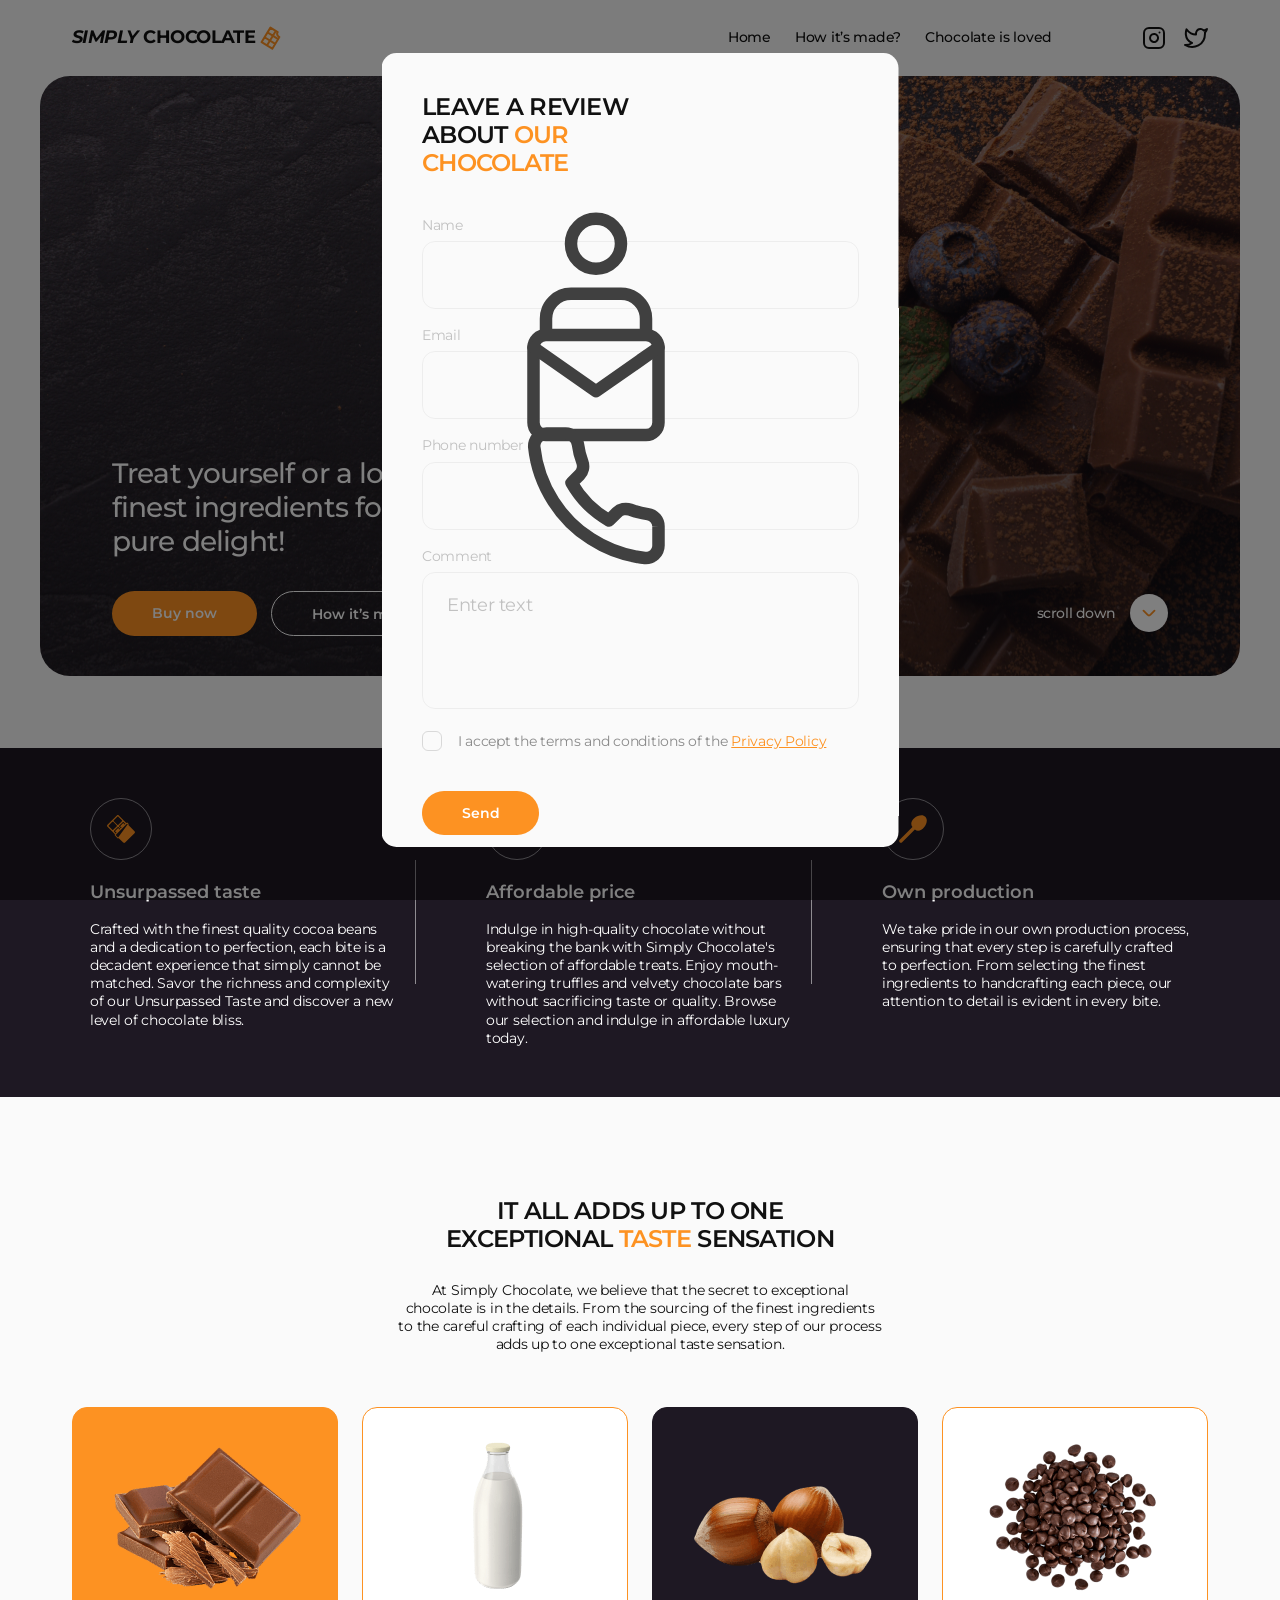
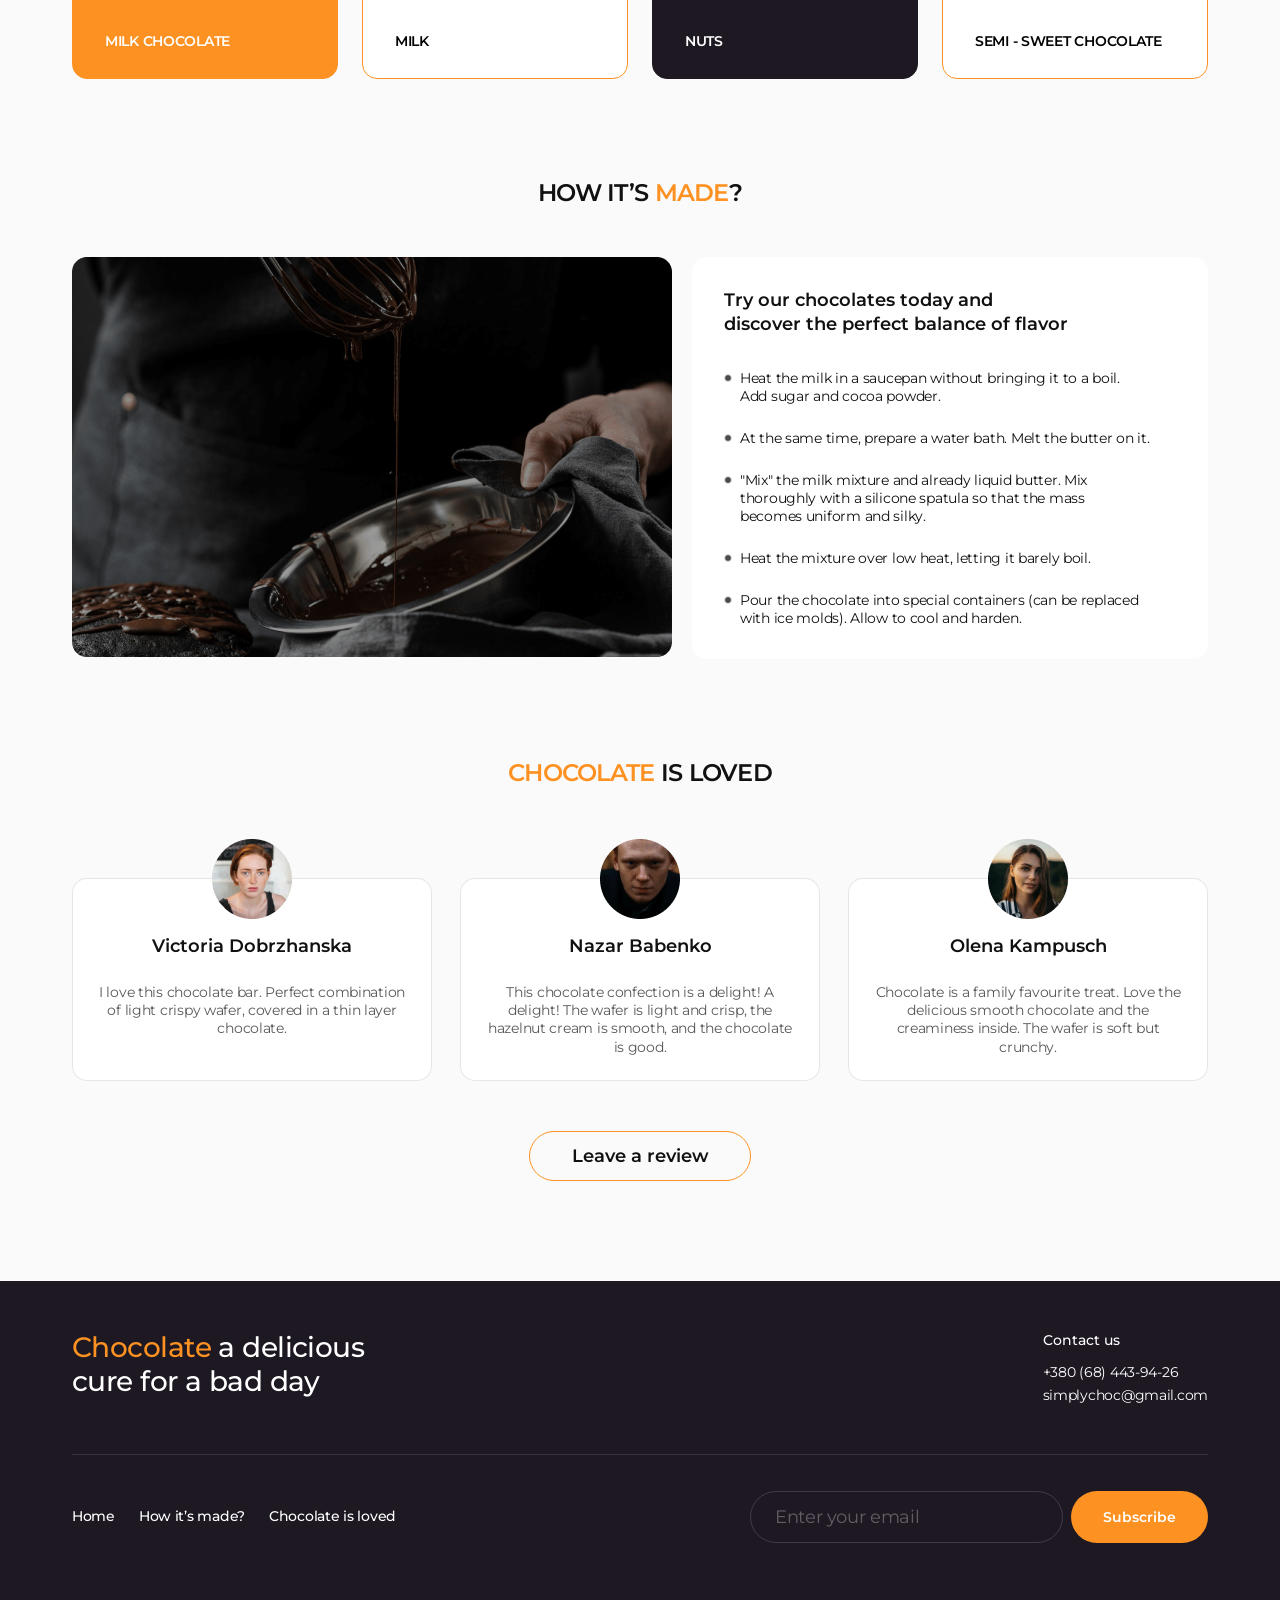
==== commit 9702c15e: "init" ====
--- a/index.html
+++ b/index.html
@@ -65,7 +65,8 @@
       <section class="hero">
         <div class="container hero-container">
           <h1 class="main-title">
-            Treat yourself or a loved one to our finest ingredients for a moment of pure delight!
+            Treat yourself or a loved one to our finest ingredients for a moment
+            of pure delight!
           </h1>
           <div class="hero-bottom-block">
             <button class="buy-now-btn" type="button">Buy now</button>
@@ -95,9 +96,10 @@
               </span>
               <h3 class="benefits-list-title">Unsurpassed taste</h3>
               <p class="benefits-list-text">
-                Crafted with the finest quality cocoa beans and a dedication to perfection, each bite is a decadent
-                experience that simply cannot be matched. Savor the richness and complexity of our Unsurpassed Taste and
-                discover a new level of chocolate bliss.
+                Crafted with the finest quality cocoa beans and a dedication to
+                perfection, each bite is a decadent experience that simply
+                cannot be matched. Savor the richness and complexity of our
+                Unsurpassed Taste and discover a new level of chocolate bliss.
               </p>
             </li>
             <li class="benefits-list-item">
@@ -108,9 +110,11 @@
               </span>
               <h3 class="benefits-list-title">Affordable price</h3>
               <p class="benefits-list-text">
-                Indulge in high-quality chocolate without breaking the bank with Simply Chocolate's selection of
-                affordable treats. Enjoy mouth-watering truffles and velvety chocolate bars without sacrificing taste or
-                quality. Browse our selection and indulge in affordable luxury today.
+                Indulge in high-quality chocolate without breaking the bank with
+                Simply Chocolate's selection of affordable treats. Enjoy
+                mouth-watering truffles and velvety chocolate bars without
+                sacrificing taste or quality. Browse our selection and indulge
+                in affordable luxury today.
               </p>
             </li>
             <li class="benefits-list-item">
@@ -121,9 +125,10 @@
               </span>
               <h3 class="benefits-list-title">Own production</h3>
               <p class="benefits-list-text">
-                We take pride in our own production process, ensuring that every step is carefully crafted to
-                perfection. From selecting the finest ingredients to handcrafting each piece, our attention to detail is
-                evident in every bite.
+                We take pride in our own production process, ensuring that every
+                step is carefully crafted to perfection. From selecting the
+                finest ingredients to handcrafting each piece, our attention to
+                detail is evident in every bite.
               </p>
             </li>
           </ul>
@@ -138,9 +143,10 @@
             <span class="accent-color">taste</span> sensation
           </h2>
           <p class="ingredients-description">
-            At Simply Chocolate, we believe that the secret to exceptional chocolate is in the details. From the
-            sourcing of the finest ingredients to the careful crafting of each individual piece, every step of our
-            process adds up to one exceptional taste sensation.
+            At Simply Chocolate, we believe that the secret to exceptional
+            chocolate is in the details. From the sourcing of the finest
+            ingredients to the careful crafting of each individual piece, every
+            step of our process adds up to one exceptional taste sensation.
           </p>
           <ul class="ingredients-list">
             <li class="ingredients-list-item">
@@ -159,9 +165,11 @@
                   <li class="overlay-tags-list-item">the benefits</li>
                 </ul>
                 <p class="ingredient-overlay-text">
-                  Milk chocolate is a solid chocolate confectionery containing cocoa, sugar and milk. It is the most
-                  consumed type of chocolate. Chocolate was originally sold and consumed as a beverage in pre-Columbian
-                  times. Although four-fifths of all milk chocolate is sold in the United States and Europe.
+                  Milk chocolate is a solid chocolate confectionery containing
+                  cocoa, sugar and milk. It is the most consumed type of
+                  chocolate. Chocolate was originally sold and consumed as a
+                  beverage in pre-Columbian times. Although four-fifths of all
+                  milk chocolate is sold in the United States and Europe.
                 </p>
               </div>
             </li>
@@ -181,10 +189,12 @@
                   <li class="overlay-tags-list-item">the benefits</li>
                 </ul>
                 <p class="ingredient-overlay-text">
-                  Milk is a white liquid food produced by the mammary glands of mammals. It is the primary source of
-                  nutrition for young mammals (including breastfed human infants) before they are able to digest solid
-                  food.Early-lactation milk, which is called colostrum, contains antibodies that strengthen the immune
-                  system.
+                  Milk is a white liquid food produced by the mammary glands of
+                  mammals. It is the primary source of nutrition for young
+                  mammals (including breastfed human infants) before they are
+                  able to digest solid food.Early-lactation milk, which is
+                  called colostrum, contains antibodies that strengthen the
+                  immune system.
                 </p>
               </div>
             </li>
@@ -204,10 +214,12 @@
                   <li class="overlay-tags-list-item">the benefits</li>
                 </ul>
                 <p class="ingredient-overlay-text">
-                  Almonds, pistachios, and walnuts are some types of nuts that contain healthy nutrients. When eaten as
-                  part of a nutrient-dense diet, these 9 nuts may offer benefits such as reducing your risk of heart
-                  disease. They’re a good source of fiber, healthy fats, and plant protein. Plus, they’re great on their
-                  own.
+                  Almonds, pistachios, and walnuts are some types of nuts that
+                  contain healthy nutrients. When eaten as part of a
+                  nutrient-dense diet, these 9 nuts may offer benefits such as
+                  reducing your risk of heart disease. They’re a good source of
+                  fiber, healthy fats, and plant protein. Plus, they’re great on
+                  their own.
                 </p>
               </div>
             </li>
@@ -227,9 +239,11 @@
                   <li class="overlay-tags-list-item">the benefits</li>
                 </ul>
                 <p class="ingredient-overlay-text">
-                  Semi-sweet chocolate has a cocoa solid content of 35 to 65%. One of the best ways to gain an
-                  understanding of this type of chocolate is to compare it to a different type of chocolate. Semisweet
-                  is darker than milk chocolate. In a taste comparison, it has a slightly bitter taste whereas milk
+                  Semi-sweet chocolate has a cocoa solid content of 35 to 65%.
+                  One of the best ways to gain an understanding of this type of
+                  chocolate is to compare it to a different type of chocolate.
+                  Semisweet is darker than milk chocolate. In a taste
+                  comparison, it has a slightly bitter taste whereas milk
                   chocolate is sweeter and more mellow.
                 </p>
               </div>
@@ -241,7 +255,9 @@
       <!-- How made section -->
       <section class="how-made section-paddings" id="making-process">
         <div class="container">
-          <h2 class="section-title how-made-title">How it’s <span class="accent-color">made</span>?</h2>
+          <h2 class="section-title how-made-title">
+            How it’s <span class="accent-color">made</span>?
+          </h2>
           <div class="how-made-content-wrapper">
             <img
               class="how-made-img"
@@ -251,19 +267,29 @@
               height="400"
             />
             <div class="how-made-text-content">
-              <h3 class="how-made-list-title">Try our chocolates today and discover the perfect balance of flavor</h3>
+              <h3 class="how-made-list-title">
+                Try our chocolates today and discover the perfect balance of
+                flavor
+              </h3>
               <ul class="how-made-list">
                 <li class="how-made-list-item">
-                  Heat the milk in a saucepan without bringing it to a boil. Add sugar and cocoa powder.
+                  Heat the milk in a saucepan without bringing it to a boil. Add
+                  sugar and cocoa powder.
                 </li>
-                <li class="how-made-list-item">At the same time, prepare a water bath. Melt the butter on it.</li>
                 <li class="how-made-list-item">
-                  "Mix" the milk mixture and already liquid butter. Mix thoroughly with a silicone spatula so that the
-                  mass becomes uniform and silky.
+                  At the same time, prepare a water bath. Melt the butter on it.
                 </li>
-                <li class="how-made-list-item">Heat the mixture over low heat, letting it barely boil.</li>
                 <li class="how-made-list-item">
-                  Pour the chocolate into special containers (can be replaced with ice molds). Allow to cool and harden.
+                  "Mix" the milk mixture and already liquid butter. Mix
+                  thoroughly with a silicone spatula so that the mass becomes
+                  uniform and silky.
+                </li>
+                <li class="how-made-list-item">
+                  Heat the mixture over low heat, letting it barely boil.
+                </li>
+                <li class="how-made-list-item">
+                  Pour the chocolate into special containers (can be replaced
+                  with ice molds). Allow to cool and harden.
                 </li>
               </ul>
             </div>
@@ -274,7 +300,9 @@
       <!-- Reviews section -->
       <section class="reviews" id="reviews">
         <div class="container">
-          <h2 class="section-title reviews-title"><span class="accent-color">Chocolate</span> is loved</h2>
+          <h2 class="section-title reviews-title">
+            <span class="accent-color">Chocolate</span> is loved
+          </h2>
           <ul class="reviews-list">
             <li class="reviews-list-item">
               <img
@@ -286,7 +314,8 @@
               />
               <h3 class="reviews-list-fullname">Victoria Dobrzhanska</h3>
               <p class="reviews-list-text">
-                I love this chocolate bar. Perfect combination of light crispy wafer, covered in a thin layer chocolate.
+                I love this chocolate bar. Perfect combination of light crispy
+                wafer, covered in a thin layer chocolate.
               </p>
             </li>
             <li class="reviews-list-item">
@@ -299,8 +328,9 @@
               />
               <h3 class="reviews-list-fullname">Nazar Babenko</h3>
               <p class="reviews-list-text">
-                This chocolate confection is a delight! A delight! The wafer is light and crisp, the hazelnut cream is
-                smooth, and the chocolate is good.
+                This chocolate confection is a delight! A delight! The wafer is
+                light and crisp, the hazelnut cream is smooth, and the chocolate
+                is good.
               </p>
             </li>
             <li class="reviews-list-item">
@@ -313,8 +343,9 @@
               />
               <h3 class="reviews-list-fullname">Olena Kampusch</h3>
               <p class="reviews-list-text">
-                Chocolate is a family favourite treat. Love the delicious smooth chocolate and the creaminess inside.
-                The wafer is soft but crunchy.
+                Chocolate is a family favourite treat. Love the delicious smooth
+                chocolate and the creaminess inside. The wafer is soft but
+                crunchy.
               </p>
             </li>
           </ul>
@@ -326,15 +357,22 @@
     <footer class="page-footer">
       <div class="container">
         <div class="page-footer-top-block">
-          <h2 class="page-footer-title"><span class="accent-color">Chocolate</span> a delicious cure for a bad day</h2>
+          <h2 class="page-footer-title">
+            <span class="accent-color">Chocolate</span> a delicious cure for a
+            bad day
+          </h2>
           <address>
             <p class="contact-description">Contact us</p>
             <ul class="contact-list">
               <li class="contact-list-item">
-                <a class="contact-list-link" href="tel:+380684439426">+380 (68) 443-94-26</a>
+                <a class="contact-list-link" href="tel:+380684439426"
+                  >+380 (68) 443-94-26</a
+                >
               </li>
               <li class="contact-list-item">
-                <a class="contact-list-link" href="mailto:simplychoc@gmail.com">simplychoc@gmail.com</a>
+                <a class="contact-list-link" href="mailto:simplychoc@gmail.com"
+                  >simplychoc@gmail.com</a
+                >
               </li>
             </ul>
           </address>
@@ -353,87 +391,90 @@
               </li>
             </ul>
           </nav>
+          <form class="subscribe-form">
+            <input
+              class="subscribe-form-field"
+              type="email"
+              name="user-email"
+              placeholder="Enter your email"
+              required
+            />
+            <button class="subscribe-form-submit-btn" type="submit">
+              Subscribe
+            </button>
+          </form>
         </div>
       </div>
     </footer>
-
-    <!-- Review FORM -->
-
-    <div class="backdrop is-visible">
+    <!-- Modal Window -->
+    <div class="backdrop is-open">
       <div class="modal">
-        <button class="modal-close-btn">
-          <svg width="28" height="28">
-            <use href="./images/icons.svg#icon-x-close"></use>
+        <button class="modal-close-btn" type="button">
+          <svg class="modal-close-icon">
+            <use href="./images/icons.svg#icon-close"></use>
           </svg>
         </button>
-
-        <p class="modal-title">LEAVE A REVIEW ABOUT <span>OUR CHOCOLATE</span></p>
-
+        <p class="modal-slogan">
+          leave a review <br />
+          about <span class="accent-color">our chocolate</span>
+        </p>
         <form class="review-form">
           <div class="review-form-field-wrapper">
-            <label class="review-form-field-label" for="user-name">Name<sup class="review-form-required">*</sup></label>
+            <label class="review-form-field-label" for="user-name">Name</label>
             <div class="review-form-input-wrapper">
               <input
-                class="review-form-input"
+                class="review-form-field"
+                id="user-name"
+                type="text"
                 name="user-name"
-                type="text"
-                id="user-name"
-                pattern="[a-zA-Z]+"
-                minlength="2"
-                maxlength="25"
+                pattern="[a-zA-Zа-яА-ЯіІєЄїЇґҐʼ]+"
                 required
               />
-              <svg class="review-form-input-icon" width="24" height="24">
+              <svg class="review-form-field-icon">
                 <use href="./images/icons.svg#icon-user"></use>
               </svg>
-              <svg class="review-form-invalid-icon" width="24" height="24">
-                <use href="./images/icons.svg#icon-invalid"></use>
+            </div>
+          </div>
+          <div class="review-form-field-wrapper">
+            <label class="review-form-field-label" for="user-email">
+              Email
+            </label>
+            <div class="review-form-input-wrapper">
+              <input
+                class="review-form-field"
+                id="user-email"
+                type="email"
+                name="user-email"
+                required
+              />
+              <svg class="review-form-field-icon">
+                <use href="./images/icons.svg#icon-email"></use>
               </svg>
             </div>
           </div>
-
           <div class="review-form-field-wrapper">
-            <label class="review-form-field-label" for="user-email"
-              >Email<sup class="review-form-required">*</sup></label
-            >
+            <label class="review-form-field-label" for="user-phone">
+              Phone number
+            </label>
             <div class="review-form-input-wrapper">
-              <input class="review-form-input" name="user-email" type="email" id="user-email" required />
-              <svg class="review-form-input-icon" width="24" height="24">
-                <use href="./images/icons.svg#icon-email"></use>
-              </svg>
-              <svg class="review-form-invalid-icon" width="24" height="24">
-                <use href="./images/icons.svg#icon-invalid"></use>
+              <input
+                class="review-form-field"
+                id="user-phone"
+                type="tel"
+                name="user-phone"
+                required
+                pattern="[0-9]{3}-[0-9]{3}-[0-9]{2}-[0-9]{2}"
+                title="xxx-xxx-xx-xx"
+              />
+              <svg class="review-form-field-icon">
+                <use href="./images/icons.svg#icon-phone"></use>
               </svg>
             </div>
           </div>
-
           <div class="review-form-field-wrapper">
-            <label class="review-form-field-label" for="user-phone-number"
-              >Phone number<sup class="review-form-required">*</sup></label
-            >
-            <div class="review-form-input-wrapper">
-              <input
-                class="review-form-input"
-                name="user-phone-number"
-                type="tel"
-                id="user-phone-number"
-                pattern="[0-9]{3}-[0-9]{3}-[0-9]{2}-[0-9]{2}"
-                title="xxx-xxx-xx-xx"
-                required
-              />
-              <svg class="review-form-input-icon" width="24" height="24">
-                <use href="./images/icons.svg#icon-phone"></use>
-              </svg>
-              <svg class="review-form-invalid-icon" width="24" height="24">
-                <use href="./images/icons.svg#icon-invalid"></use>
-              </svg>
-            </div>
-          </div>
-
-          <div class="review-form-field-wrapper">
-            <label class="review-form-field-label" for="user-comment"
-              >Comment<sup class="review-form-required">*</sup></label
-            >
+            <label class="review-form-field-label" for="user-comment">
+              Comment
+            </label>
             <textarea
               class="review-form-comment"
               name="user-comment"
@@ -442,29 +483,27 @@
               required
             ></textarea>
           </div>
-
           <div class="review-form-checkbox-wrapper">
             <input
-              class="review-form-privacy-checkbox visually-hidden"
+              class="review-form-policy-checkbox visually-hidden"
+              id="privacy-policy"
               type="checkbox"
-              id="privacy-policy"
               name="privacy-policy"
+              value="true"
               required
             />
-
-            <label for="privacy-policy" class="review-form-policy-label">
+            <label class="review-form-policy-label" for="privacy-policy">
               <span class="review-form-custom-checkbox">
-                <svg class="review-form-checkbox-icon" width="10" height="10">
-                  <use href="./images/icons.svg#icon-marked"></use>
+                <svg class="review-form-checkmark-icon" width="10" height="10">
+                  <use href="./images/icons.svg#icon-checkmark"></use>
                 </svg>
               </span>
-
-              I accept the terms and conditions of the
-
-              <a href="#" class="review-form-privacy-link">Privacy Policy</a>
+              <span class="review-form-policy-text">
+                I accept the terms and conditions of the
+                <a class="review-form-privacy-link" href="">Privacy Policy</a>
+              </span>
             </label>
           </div>
-
           <button class="review-form-submit-btn" type="submit">Send</button>
         </form>
       </div>
--- a/css/styles.css
+++ b/css/styles.css
@@ -160,7 +160,11 @@
   border-radius: 30px;
   color: #ffffff;
   background-color: #1e1823;
-  background-image: linear-gradient(rgba(30, 24, 35, 0.4), rgba(30, 24, 35, 0.4)), url('../images/hero/bg.jpg');
+  background-image: linear-gradient(
+      rgba(30, 24, 35, 0.4),
+      rgba(30, 24, 35, 0.4)
+    ),
+    url('../images/hero/bg.jpg');
   background-size: cover;
 }
 
@@ -636,8 +640,11 @@
 }
 
 .page-footer-bottom-block {
+  display: flex;
+  justify-content: space-between;
+  align-items: center;
   padding-top: 24px;
-  padding-bottom: 86px;
+  padding-bottom: 50px;
 }
 
 .page-footer-bottom-block .menu-link {
@@ -649,26 +656,70 @@
 .page-footer-bottom-block .menu-link:focus {
   color: #fd9222;
 }
+
+.subscribe-form {
+  display: flex;
+  column-gap: 8px;
+}
+
+.subscribe-form-field {
+  width: 313px;
+  height: 52px;
+  padding-left: 24px;
+  padding-right: 24px;
+  font-size: 18px;
+  letter-spacing: -0.02em;
+  border: 1px solid rgba(255, 255, 255, 0.15);
+  border-radius: 30px;
+  color: #ffffff;
+  background-color: transparent;
+  transition: border-color 250ms linear;
+}
+
+.subscribe-form-field::placeholder {
+  color: rgba(255, 255, 255, 0.3);
+}
+
+.subscribe-form-field:focus {
+  outline: transparent;
+  border-color: #fd9222;
+}
+
+.subscribe-form-submit-btn {
+  min-width: 137px;
+  font-weight: 600;
+  font-size: 14px;
+  border-radius: 100px;
+  padding: 16px 20px;
+  border: none;
+  background-color: #fd9222;
+  color: #ffffff;
+  transition: background-color 250ms linear, color 250ms linear;
+}
+
+.subscribe-form-submit-btn:hover,
+.subscribe-form-submit-btn:focus {
+  background-color: #fcf1e0;
+  color: #fd9222;
+}
+
 /* =============== /Footer Styles =============== */
 
-/* ================================================*/
-
+/* =============== Backdrop Styles =============== */
 .backdrop {
   position: fixed;
+  top: 0;
   left: 0;
-  top: 0;
-
+  z-index: 9999999;
   width: 100%;
   height: 100%;
-  background-color: #1111119b;
-
+  background-color: rgba(0, 0, 0, 0.5);
   opacity: 0;
   pointer-events: none;
-
-  backdrop-filter: blur(10px);
-}
-
-.backdrop.is-visible {
+  transition: opacity 250ms linear;
+}
+
+.backdrop.is-open {
   opacity: 1;
   pointer-events: auto;
 }
@@ -677,44 +728,45 @@
   position: absolute;
   top: 50%;
   left: 50%;
+  width: 517px;
+  height: 95%;
+  max-height: 794px;
+  padding: 40px;
   transform: translate(-50%, -50%);
-
-  padding: 40px;
   border-radius: 15px;
-  width: 517px;
-  height: 90%;
-  max-height: 794px;
+  background-color: #fafafa;
   overflow-y: auto;
-  background: #fafafa;
 }
 
 .modal-close-btn {
   position: absolute;
+  top: 24px;
   right: 24px;
-  top: 24px;
-  stroke: black;
-  fill: black;
-
+  padding: 0;
+  line-height: 0;
+  border: none;
   background-color: transparent;
-  border: none;
-}
-
-.modal-title {
+  stroke: #111111;
+  transition: stroke 250ms linear;
+}
+
+.modal-close-btn:hover,
+.modal-close-btn:focus {
+  stroke: #fd9222;
+}
+/* =============== /Backdrop Styles =============== */
+
+/* =============== Review form Styles =============== */
+.modal-slogan {
   max-width: 298px;
   margin-bottom: 40px;
   font-weight: 600;
   font-size: 24px;
-  line-height: 1.16667;
+  line-height: 1.17;
   letter-spacing: -0.03em;
   text-transform: uppercase;
-  color: #111;
-}
-
-.modal-title > span {
-  color: #fd9222;
-}
-
-/* ================================================*/
+  color: #111111;
+}
 
 .review-form-field-wrapper {
   margin-bottom: 18px;
@@ -722,7 +774,6 @@
 
 .review-form-field-label {
   display: block;
-  font-weight: 400;
   font-size: 14px;
   letter-spacing: -0.02em;
   color: rgba(64, 64, 64, 0.3);
@@ -733,142 +784,123 @@
   position: relative;
 }
 
-.review-form-input {
-  border: 1.5px solid rgba(17, 17, 17, 0.05);
-  box-shadow: 0 5px 5px 0 rgba(0, 0, 0, 0.03);
+.review-form-field {
+  width: 100%;
+  height: 68px;
+  padding-left: 62px;
+  font-size: 18px;
+  letter-spacing: -0.02em;
+  color: #111111;
+  border: 1px solid rgba(17, 17, 17, 0.05);
+  border-radius: 13px;
+  background-color: transparent;
+  transition: border-color 250ms linear;
+}
+
+.review-form-field:focus {
+  outline: transparent;
+  border-color: #fd9222;
+}
+
+.review-form-field-icon {
+  position: absolute;
+  top: 50%;
+  left: 24px;
+  transform: translateY(-50%);
+  fill: none;
+  stroke: #404040;
+  transition: stroke 250ms linear;
+}
+
+.review-form-field:focus + .review-form-field-icon {
+  stroke: #fd9222;
+}
+
+/* .review-form-input-wrapper:focus-within .review-form-field-icon {
+  stroke: #fd9222;
+} */
+
+.review-form-comment {
+  width: 100%;
+  height: 137px;
+  font-size: 18px;
+  letter-spacing: -0.02em;
+  color: #111111;
+  border: 1px solid rgba(17, 17, 17, 0.05);
   border-radius: 13px;
   padding: 22px 24px;
-  width: 100%;
-  height: 68px;
+  background-color: transparent;
+  resize: none;
+  transition: border-color 250ms linear;
+}
+
+.review-form-comment::placeholder {
+  color: rgba(64, 64, 64, 0.3);
+}
+
+.review-form-comment:focus {
   outline: transparent;
-  padding-left: 62px;
-
-  font-weight: 400;
-  font-size: 18px;
-  letter-spacing: -0.02em;
-
-  transition: border-color 250ms linear;
-}
-
-.review-form-input:focus {
   border-color: #fd9222;
-}
-
-.review-form-input-icon {
-  position: absolute;
-  left: 24px;
-  top: 50%;
-  transform: translateY(-50%);
-  stroke: black;
-  fill: none;
-  transition: stroke 250ms linear;
-}
-
-.review-form-input:focus + .review-form-input-icon {
-  stroke: #fd9222;
-}
-
-.review-form-comment {
-  border: 1.5px solid rgba(17, 17, 17, 0.05);
-  border-radius: 13px;
-  padding: 22px 24px;
-  width: 436px;
-  height: 137px;
-  resize: none;
-  outline: transparent;
-  transition: border-color 250ms linear;
-}
-.review-form-comment:focus {
-  border-color: #fd9222;
-}
-.review-form-comment::placeholder {
-  font-weight: 400;
-  font-size: 18px;
-  letter-spacing: -0.02em;
-  color: rgba(64, 64, 64, 0.3);
 }
 
 .review-form-checkbox-wrapper {
   margin-bottom: 40px;
 }
 
+.review-form-policy-label {
+  font-size: 14px;
+  letter-spacing: -0.02em;
+  color: rgba(64, 64, 64, 0.6);
+}
+
+.review-form-privacy-link {
+  text-decoration: underline;
+  color: #fd9222;
+}
+
 .review-form-custom-checkbox {
   display: inline-flex;
+  justify-content: center;
+  align-items: center;
   width: 20px;
   height: 20px;
-
-  align-items: center;
-  justify-content: center;
-
+  border: 1px solid rgba(17, 17, 17, 0.14);
   border-radius: 6px;
-  border: 1px solid rgba(17, 17, 17, 0.14);
+  fill: transparent;
+  cursor: pointer;
   margin-right: 12px;
 }
 
-.review-form-checkbox-icon {
-  opacity: 0;
-}
-
-.review-form-privacy-checkbox:checked + .review-form-policy-label .review-form-custom-checkbox {
+.review-form-policy-checkbox:checked
+  + .review-form-policy-label
+  .review-form-custom-checkbox {
   background-color: #fd9222;
-}
-
-.review-form-privacy-checkbox:checked + .review-form-policy-label .review-form-checkbox-icon {
-  opacity: 1;
-}
-
-.review-form-policy-label {
-  cursor: pointer;
-  font-weight: 400;
-  font-size: 14px;
-  letter-spacing: -0.02em;
-  color: rgba(64, 64, 64, 0.6);
-}
-
-.review-form-privacy-link {
-  text-decoration: underline;
-  text-decoration-skip-ink: none;
+  border-color: #fd9222;
+  fill: #ffffff;
+}
+
+.review-form-policy-checkbox:focus
+  + .review-form-policy-label
+  .review-form-custom-checkbox {
+  outline: 2px solid rgba(0, 0, 255, 0.5);
+}
+
+.review-form-submit-btn {
+  min-width: 117px;
+  font-weight: 600;
+  font-size: 14px;
+  border-radius: 100px;
+  padding: 14px 20px;
+  border: none;
+  background-color: #fd9222;
+  color: #ffffff;
+  transition: background-color 250ms linear, color 250ms linear;
+}
+
+.review-form-submit-btn:hover,
+.review-form-submit-btn:focus {
+  background-color: #fcf1e0;
   color: #fd9222;
 }
 
-.review-form-submit-btn {
-  border-radius: 100px;
-
-  width: 117px;
-  height: 44px;
-  background: #fd9222;
-  border: none;
-
-  font-weight: 600;
-  font-size: 14px;
-  color: #fff;
-}
-
-/*!==========================================*/
-.review-form-invalid-icon {
-  position: absolute;
-  right: 20px;
-  top: 50%;
-  transform: translateY(-50%);
-  stroke: #e74a3b;
-  opacity: 0;
-}
-
-.review-form-comment:user-invalid {
-  border-color: #e74a3b;
-}
-.review-form-input:user-invalid {
-  border-color: #e74a3b;
-}
-
-.review-form-input:user-invalid + .review-form-input-icon {
-  stroke: #e74a3b;
-}
-
-.review-form-input:user-invalid ~ .review-form-invalid-icon {
-  opacity: 1;
-}
-
-.review-form-required {
-  color: rgba(255, 0, 0, 0.563);
-}
+/* =============== /Review form Styles =============== */
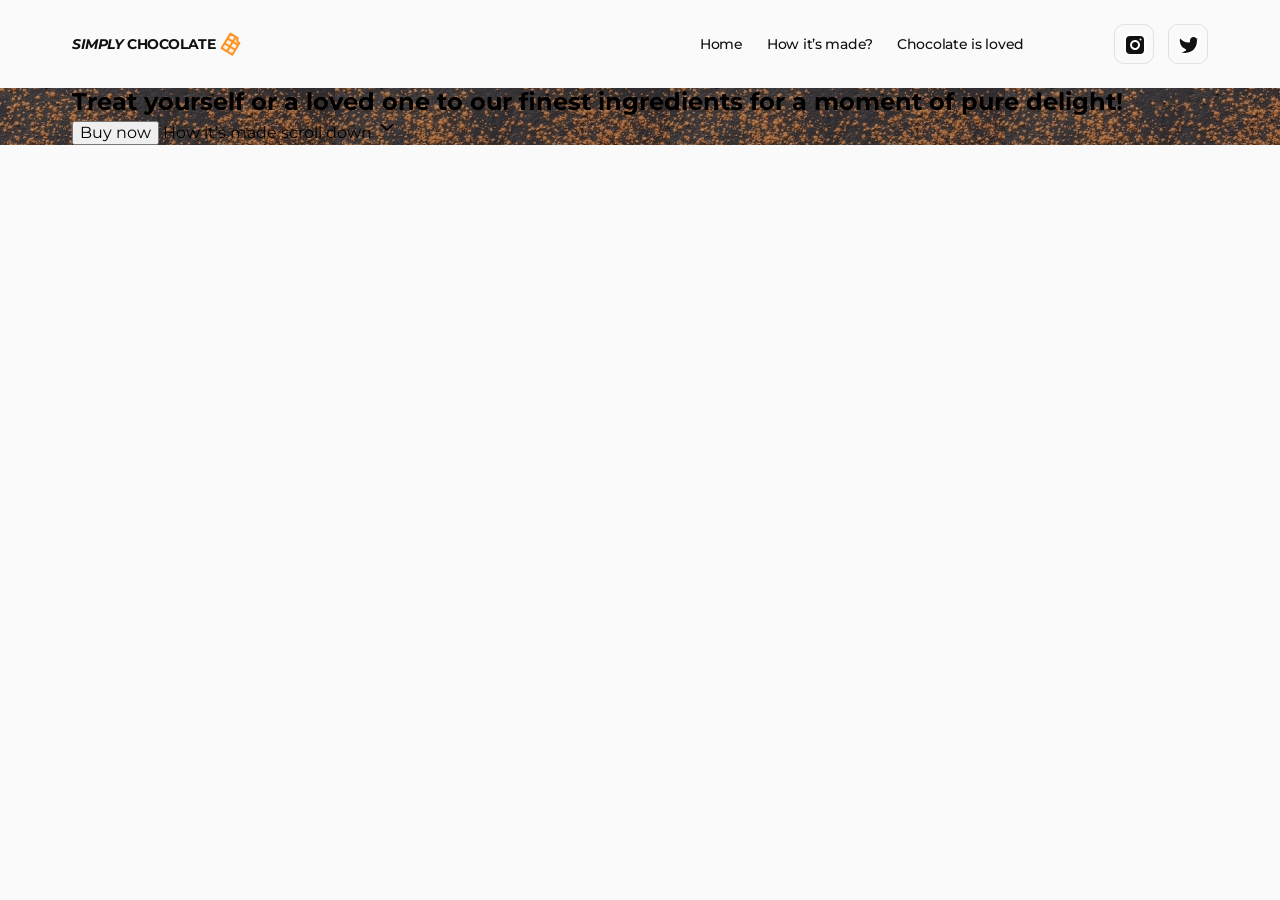
==== commit 05a6506d: "update" ====
--- a/index.html
+++ b/index.html
@@ -15,7 +15,15 @@
       rel="stylesheet"
       href="https://cdnjs.cloudflare.com/ajax/libs/modern-normalize/3.0.1/modern-normalize.min.css"
     />
-    <link rel="stylesheet" href="./css/styles.css" />
+    <link rel="stylesheet" href="./css/common.css" />
+    <link rel="stylesheet" href="./css/header.css" />
+    <link rel="stylesheet" href="./css/hero.css" />
+    <link rel="stylesheet" href="./css/benefits.css" />
+    <link rel="stylesheet" href="./css/ingredients.css" />
+    <link rel="stylesheet" href="./css/how-made.css" />
+    <link rel="stylesheet" href="./css/reviews.css" />
+    <link rel="stylesheet" href="./css/footer.css" />
+    <link rel="stylesheet" href="./css/review-form.css" />
   </head>
   <body>
     <!-- Page Header -->
@@ -57,6 +65,12 @@
             </a>
           </li>
         </ul>
+
+        <button class="open-mobile-menu-btn">
+          <svg width="28" height="28">
+            <use href="./images/icons.svg#icon-burger"></use>
+          </svg>
+        </button>
       </div>
     </header>
 
@@ -84,7 +98,7 @@
       </section>
 
       <!-- Benefits section -->
-      <section class="benefits section-paddings" id="benefits">
+      <!-- <section class="benefits section-paddings" id="benefits">
         <div class="container benefits-container">
           <h2 class="visually-hidden">Benefits of our chocolate</h2>
           <ul class="benefits-list">
@@ -133,10 +147,10 @@
             </li>
           </ul>
         </div>
-      </section>
+      </section> -->
 
       <!-- Ingredients section -->
-      <section class="ingredients section-paddings">
+      <!-- <section class="ingredients section-paddings">
         <div class="container">
           <h2 class="section-title igredients-title">
             It all adds up to one exceptional
@@ -250,10 +264,10 @@
             </li>
           </ul>
         </div>
-      </section>
+      </section> -->
 
       <!-- How made section -->
-      <section class="how-made section-paddings" id="making-process">
+      <!-- <section class="how-made section-paddings" id="making-process">
         <div class="container">
           <h2 class="section-title how-made-title">
             How it’s <span class="accent-color">made</span>?
@@ -295,10 +309,10 @@
             </div>
           </div>
         </div>
-      </section>
+      </section> -->
 
       <!-- Reviews section -->
-      <section class="reviews" id="reviews">
+      <!-- <section class="reviews" id="reviews">
         <div class="container">
           <h2 class="section-title reviews-title">
             <span class="accent-color">Chocolate</span> is loved
@@ -351,10 +365,10 @@
           </ul>
           <button class="leave-review-btn" type="button">Leave a review</button>
         </div>
-      </section>
+      </section> -->
     </main>
     <!-- Page footer -->
-    <footer class="page-footer">
+    <!-- <footer class="page-footer">
       <div class="container">
         <div class="page-footer-top-block">
           <h2 class="page-footer-title">
@@ -405,12 +419,12 @@
           </form>
         </div>
       </div>
-    </footer>
+    </footer> -->
     <!-- Modal Window -->
-    <div class="backdrop is-open">
+    <!-- <div class="backdrop">
       <div class="modal">
         <button class="modal-close-btn" type="button">
-          <svg class="modal-close-icon">
+          <svg class="modal-close-icon" width="24" height="24">
             <use href="./images/icons.svg#icon-close"></use>
           </svg>
         </button>
@@ -430,7 +444,7 @@
                 pattern="[a-zA-Zа-яА-ЯіІєЄїЇґҐʼ]+"
                 required
               />
-              <svg class="review-form-field-icon">
+              <svg class="review-form-field-icon" width="24" height="24">
                 <use href="./images/icons.svg#icon-user"></use>
               </svg>
             </div>
@@ -447,7 +461,7 @@
                 name="user-email"
                 required
               />
-              <svg class="review-form-field-icon">
+              <svg class="review-form-field-icon" width="24" height="24">
                 <use href="./images/icons.svg#icon-email"></use>
               </svg>
             </div>
@@ -466,7 +480,7 @@
                 pattern="[0-9]{3}-[0-9]{3}-[0-9]{2}-[0-9]{2}"
                 title="xxx-xxx-xx-xx"
               />
-              <svg class="review-form-field-icon">
+              <svg class="review-form-field-icon" width="24" height="24">
                 <use href="./images/icons.svg#icon-phone"></use>
               </svg>
             </div>
@@ -507,7 +521,7 @@
           <button class="review-form-submit-btn" type="submit">Send</button>
         </form>
       </div>
-    </div>
+    </div> -->
   </body>
 </html>
 
--- a/css/common.css
+++ b/css/common.css
@@ -0,0 +1,105 @@
+h1,
+h2,
+h3,
+h4,
+h5,
+h6,
+p {
+  margin-top: 0;
+  margin-bottom: 0;
+}
+
+ul,
+ol {
+  margin-top: 0;
+  margin-bottom: 0;
+  padding-left: 0;
+  list-style-type: none;
+}
+
+img {
+  display: block;
+}
+
+a {
+  text-decoration: none;
+  color: inherit;
+}
+
+button {
+  cursor: pointer;
+}
+
+body {
+  font-family: 'Montserrat', sans-serif;
+  background-color: #fafafa;
+}
+
+.accent-color {
+  color: #fd9222;
+}
+
+.visually-hidden {
+  position: absolute;
+  width: 1px;
+  height: 1px;
+  margin: -1px;
+  border: 0;
+  padding: 0;
+
+  white-space: nowrap;
+  clip-path: inset(100%);
+  clip: rect(0 0 0 0);
+  overflow: hidden;
+}
+
+.section-title {
+  font-weight: 600;
+  font-size: 20px;
+  line-height: 1.2;
+  letter-spacing: -0.03em;
+  text-transform: uppercase;
+  text-align: center;
+  color: #111;
+}
+
+.container {
+  max-width: 375px;
+  padding-left: 20px;
+  padding-right: 20px;
+  margin-left: auto;
+  margin-right: auto;
+}
+
+.section-paddings {
+  padding-top: 40px;
+  padding-bottom: 40px;
+}
+
+@media screen and (min-width: 768px) {
+  .container {
+    max-width: 736px;
+    padding-left: 16px;
+    padding-right: 16px;
+  }
+
+  .section-title {
+    font-size: 24px;
+    line-height: 1.16667;
+  }
+
+  .section-paddings {
+    padding-top: 50px;
+    padding-bottom: 50px;
+  }
+}
+
+@media screen and (min-width: 1200px) {
+  .container {
+    max-width: 1168px;
+  }
+  .section-paddings {
+    padding-top: 60px;
+    padding-bottom: 60px;
+  }
+}
--- a/css/header.css
+++ b/css/header.css
@@ -0,0 +1,107 @@
+/*!========================== MOBILE ============================*/
+
+.menu {
+  display: none;
+}
+
+.social-list {
+  display: none;
+}
+
+.page-header-container {
+  display: flex;
+  align-items: center;
+  justify-content: space-between;
+  padding-top: 17px;
+  padding-bottom: 17px;
+}
+
+.site-logo {
+  display: flex;
+  align-items: center;
+  font-weight: 700;
+  font-size: 14px;
+  line-height: 1.28571;
+  letter-spacing: -0.03em;
+  color: #111;
+}
+
+.site-logo-icon {
+  margin-left: 4px;
+}
+
+.open-mobile-menu-btn {
+  border: none;
+  background-color: transparent;
+  stroke: #111;
+  line-height: 0;
+}
+
+/*!========================== TABLET ============================*/
+
+@media screen and (min-width: 768px) {
+  .page-header-container {
+    padding-top: 24px;
+    padding-bottom: 24px;
+  }
+
+  .open-mobile-menu-btn {
+    display: none;
+  }
+  .page-nav {
+    display: flex;
+    justify-content: space-between;
+    flex-grow: 1;
+    margin-right: 28px;
+  }
+
+  .menu {
+    display: flex;
+    align-items: center;
+    column-gap: 20px;
+
+    font-weight: 500;
+    font-size: 14px;
+    line-height: 1.14286;
+    letter-spacing: -0.02em;
+    color: #111;
+  }
+
+  .social-list {
+    display: flex;
+  }
+
+  .social-list {
+    display: flex;
+    column-gap: 14px;
+    line-height: 0;
+  }
+
+  .social-list-link {
+    border: 1px solid rgba(17, 17, 17, 0.1);
+    border-radius: 10px;
+    padding: 8px;
+    width: 40px;
+    height: 40px;
+
+    display: block;
+    fill: #111;
+    stroke: white;
+    transition: stroke 250ms linear;
+  }
+
+  .social-list-link:hover,
+  .social-list-link:focus {
+    fill: #fd9222;
+  }
+}
+
+/*!========================== DESCTOP ============================*/
+@media screen and (min-width: 1200px) {
+  .page-nav {
+    margin-right: 90px;
+  }
+  .menu {
+    column-gap: 24px;
+  }
+}
--- a/css/hero.css
+++ b/css/hero.css
@@ -0,0 +1,13 @@
+/*!============== MOBILE =============*/
+
+.hero {
+  background-image: linear-gradient(#11111144, #11111144),
+    url('../images/hero/hero-bg_mob.jpg');
+}
+
+@media screen and (min-resolution: 68dpi) {
+}
+
+/*!============== TABLET =============*/
+
+/*!============== DESCTOP =============*/
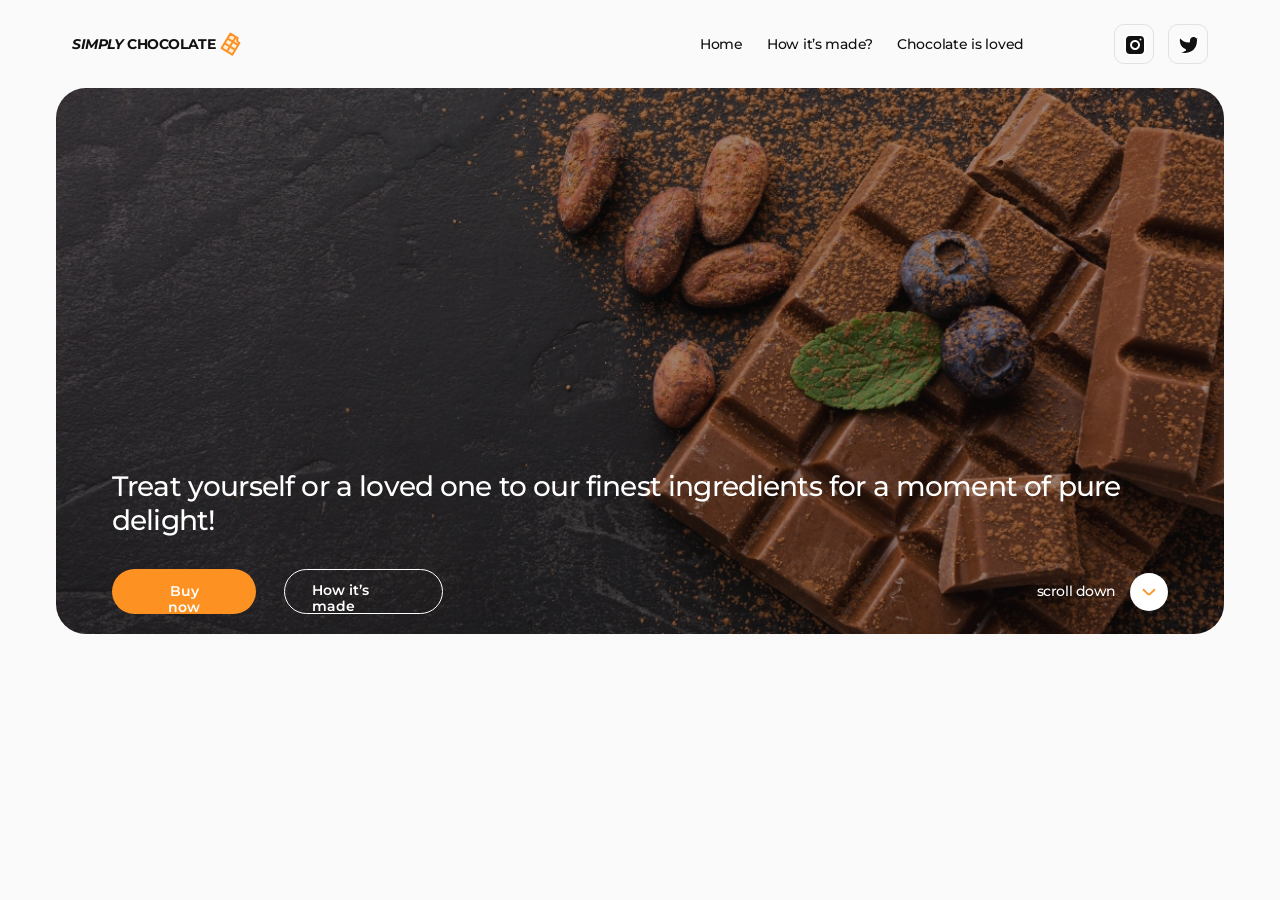
==== commit 97fb9d40: "update" ====
--- a/index.html
+++ b/index.html
@@ -83,8 +83,10 @@
             of pure delight!
           </h1>
           <div class="hero-bottom-block">
-            <button class="buy-now-btn" type="button">Buy now</button>
-            <a class="how-made-link" href="#making-process">How it’s made</a>
+            <div class="hero-bottom-buttons-wrapper">
+              <button class="buy-now-btn" type="button">Buy now</button>
+              <a class="how-made-link" href="#making-process">How it’s made</a>
+            </div>
             <a class="scroll-down-link" href="#benefits">
               scroll down
               <span class="scroll-down-icon-wrapper">
--- a/css/hero.css
+++ b/css/hero.css
@@ -1,13 +1,237 @@
 /*!============== MOBILE =============*/
 
 .hero {
-  background-image: linear-gradient(#11111144, #11111144),
+  max-width: 375px;
+
+  margin-left: auto;
+  margin-right: auto;
+  border-radius: 30px;
+
+  padding-top: 395px;
+  padding-left: 21px;
+  padding-right: 21px;
+  padding-bottom: 20px;
+
+  background-image: linear-gradient(
+      rgba(17, 17, 17, 0.4),
+      rgba(17, 17, 17, 0.4)
+    ),
     url('../images/hero/hero-bg_mob.jpg');
-}
-
-@media screen and (min-resolution: 68dpi) {
+
+  background-size: cover;
+}
+
+.hero-container {
+  display: flex;
+  flex-direction: column;
+  row-gap: 32px;
+  max-width: 293px;
+  padding-left: 0;
+  padding-right: 0;
+}
+
+.main-title {
+  font-weight: 500;
+  font-size: 20px;
+  line-height: 1.2;
+  letter-spacing: -0.03em;
+  color: #fff;
+}
+
+.hero-bottom-block {
+  width: 100%;
+  display: flex;
+  flex-direction: column;
+  row-gap: 32px;
+}
+
+.hero-bottom-buttons-wrapper {
+  display: flex;
+  column-gap: 14px;
+}
+
+.buy-now-btn {
+  min-width: 120px;
+  height: 41px;
+  padding: 12px 28px;
+  border-radius: 100px;
+  font-size: 14px;
+  font-weight: 600;
+  background-color: #fd9222;
+  color: #ffffff;
+  border: none;
+  margin-right: 14px;
+  transition: color 250ms linear, background-color 250ms linear;
+}
+
+.buy-now-btn:focus {
+  background-color: #fcf1e0;
+  color: #fd9222;
+}
+
+.how-made-link {
+  min-width: 159px;
+  height: 41px;
+  padding: 12px 27px;
+  border: 1px solid #fff;
+  border-radius: 100px;
+  font-size: 14px;
+  font-weight: 600;
+  transition: color 250ms linear, border-color 250ms linear;
+  color: #fff;
+}
+
+.how-made-link:focus {
+  color: #fd9222;
+  border-color: #fd9222;
+}
+
+.scroll-down-link {
+  display: flex;
+  align-items: center;
+  column-gap: 14px;
+  font-size: 14px;
+  font-weight: 500;
+  line-height: 1.29;
+  letter-spacing: -0.03em;
+
+  fill: #fd9222;
+  color: #ffffff;
+  transition: color 250ms linear, fill 250ms linear;
+}
+
+.scroll-down-link:focus {
+  color: #fd9222;
+  fill: #ffffff;
+}
+
+.scroll-down-icon-wrapper {
+  display: flex;
+  justify-content: center;
+  align-items: center;
+  width: 28px;
+  height: 28px;
+  border-radius: 50%;
+  background-color: #ffffff;
+  transition: background-color 250ms linear;
+}
+
+.scroll-down-link:focus .scroll-down-icon-wrapper {
+  background-color: #fd9222;
+}
+
+@media screen and (min-resolution: 192dpi) and (max-width: 767px) {
+  .hero {
+    background-image: linear-gradient(
+        rgba(17, 17, 17, 0.4),
+        rgba(17, 17, 17, 0.4)
+      ),
+      url('../images/hero/hero-bg_mob@2x.jpg');
+  }
 }
 
 /*!============== TABLET =============*/
 
+@media screen and (min-width: 768px) {
+  .hero {
+    max-width: 736px;
+    padding-left: 16px;
+    padding-right: 16px;
+    padding-top: 671px;
+    background-image: linear-gradient(
+        rgba(17, 17, 17, 0.4),
+        rgba(17, 17, 17, 0.4)
+      ),
+      url('../images/hero/hero-bg_tab.jpg');
+  }
+
+  .hero-container {
+    max-width: 624px;
+  }
+
+  .main-title {
+    font-size: 28px;
+    line-height: 1.21429;
+  }
+
+  .hero-bottom-block {
+    flex-direction: row;
+  }
+
+  .buy-now-btn {
+    width: 144px;
+    height: 45px;
+    padding: 14px 40px;
+  }
+
+  .how-made-link {
+    width: 144px;
+    height: 45px;
+  }
+
+  .scroll-down-icon-wrapper {
+    width: 38px;
+    height: 38px;
+  }
+
+  .scroll-down-link {
+    margin-left: auto;
+  }
+}
+
+@media screen and (min-resolution: 192dpi) and (min-width: 768px) {
+  .hero {
+    background-image: linear-gradient(
+        rgba(17, 17, 17, 0.4),
+        rgba(17, 17, 17, 0.4)
+      ),
+      url('../images/hero/hero-bg_tab@2x.jpg');
+  }
+}
+
 /*!============== DESCTOP =============*/
+
+@media screen and (min-width: 1200px) {
+  .hero {
+    max-width: 1168px;
+    padding-top: 381px;
+    background-image: linear-gradient(
+        rgba(17, 17, 17, 0.4),
+        rgba(17, 17, 17, 0.4)
+      ),
+      url('../images/hero/hero-bg_desk.jpg');
+  }
+
+  .hero-container {
+    max-width: 1056px;
+  }
+
+  .buy-now-btn:hover {
+    background-color: #fcf1e0;
+    color: #fd9222;
+  }
+
+  .scroll-down-link:hover {
+    color: #fd9222;
+    fill: #ffffff;
+  }
+
+  .how-made-link:hover {
+    color: #fd9222;
+    border-color: #fd9222;
+  }
+
+  .scroll-down-link:hover .scroll-down-icon-wrapper {
+    background-color: #fd9222;
+  }
+}
+
+@media screen and (min-resolution: 192dpi) and (min-width: 1200px) {
+  .hero {
+    background-image: linear-gradient(
+        rgba(17, 17, 17, 0.4),
+        rgba(17, 17, 17, 0.4)
+      ),
+      url('../images/hero/hero-bg-desk@2x.jpg');
+  }
+}
